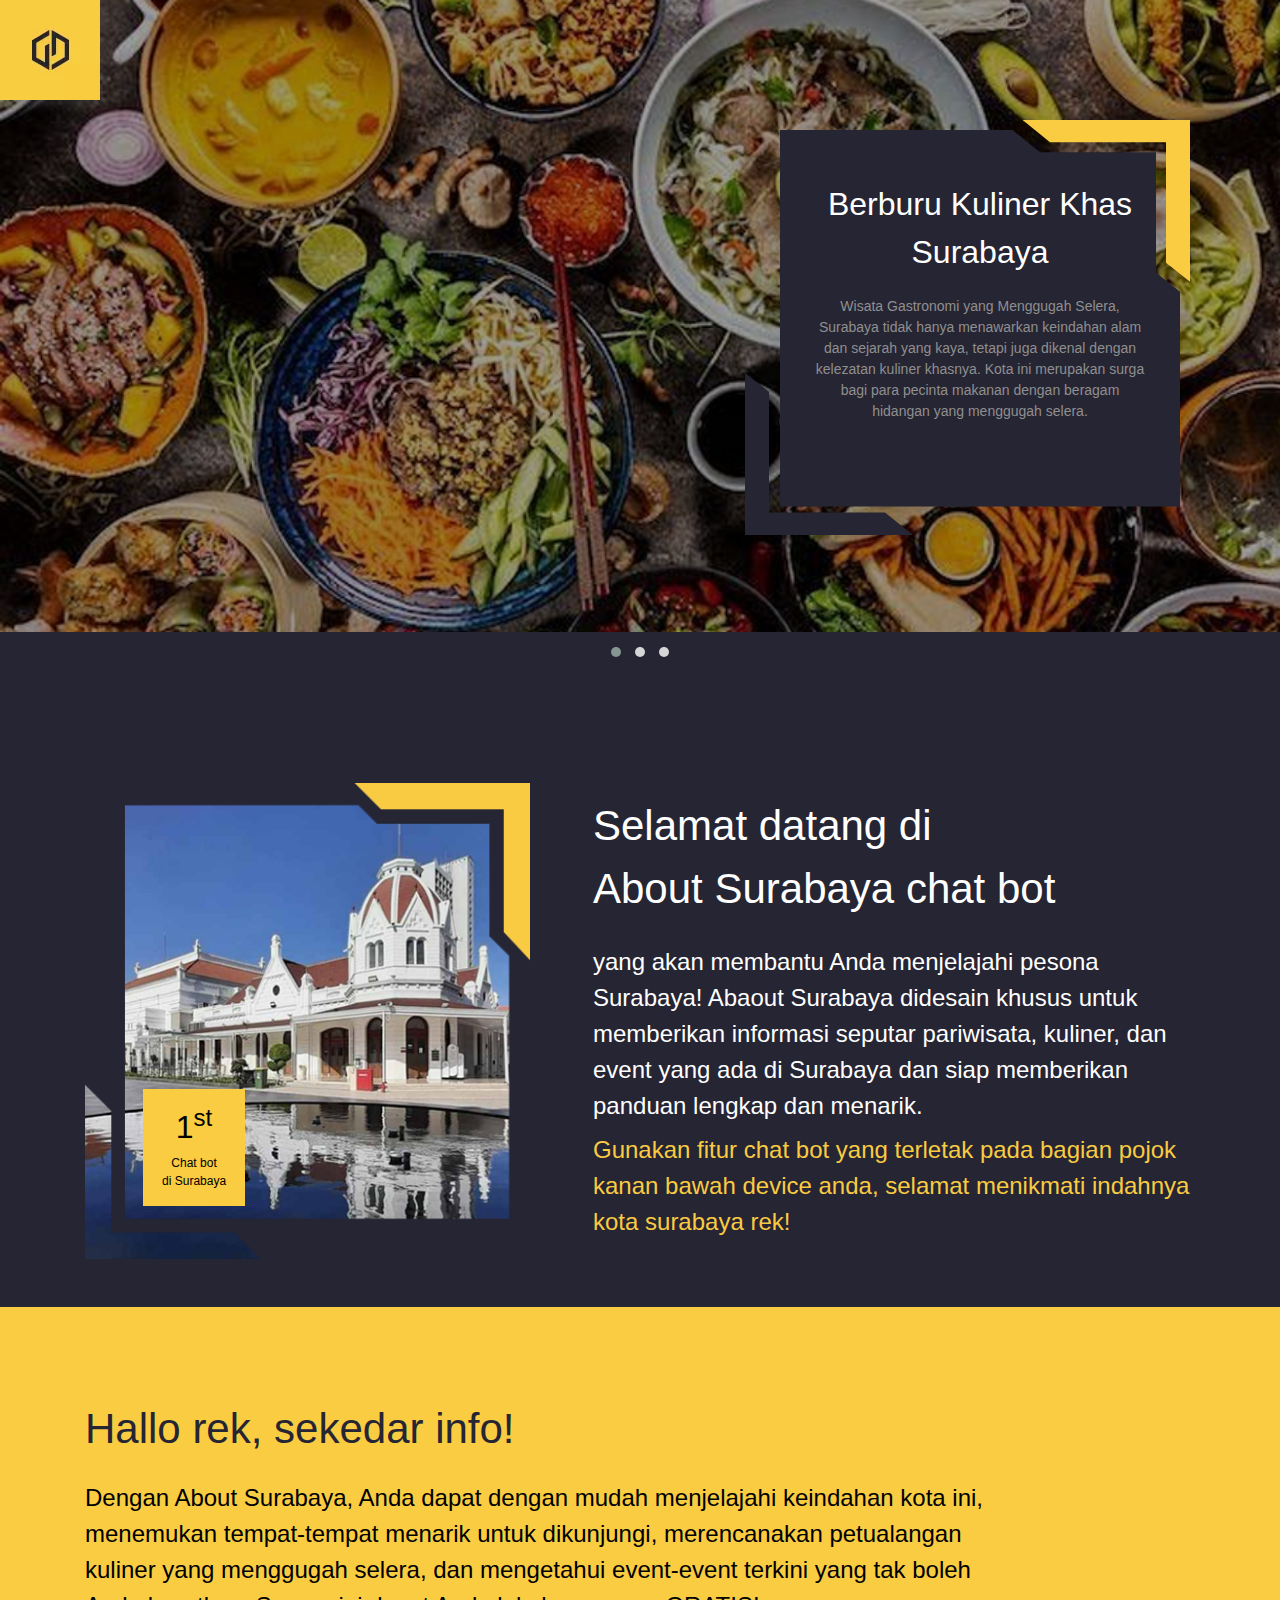
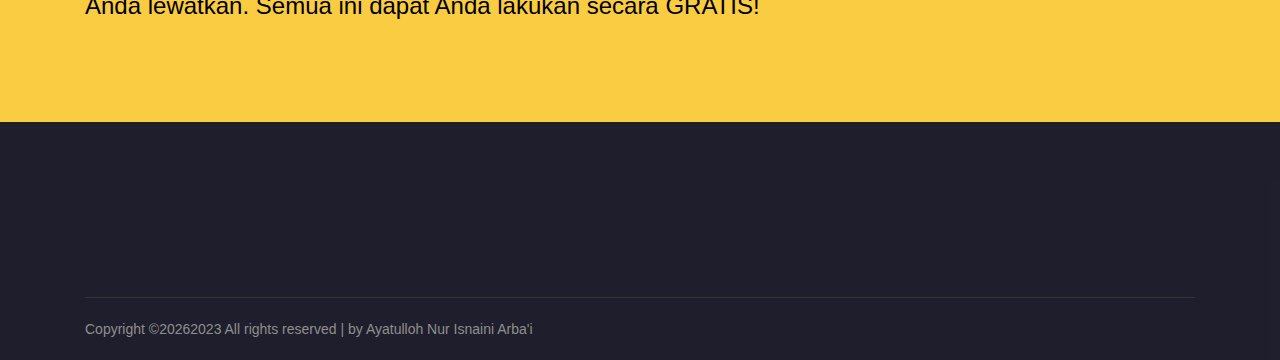
==== index.html @ 32b581ac "Rename template-theme.html to index.html" ====
<!DOCTYPE html>
<!-- saved from url=(0042)https://preview.colorlib.com/theme/sparsh/ -->
<html lang="en">
   <head>
      <meta http-equiv="Content-Type" content="text/html; charset=UTF-8">
      <meta name="viewport" content="width=device-width, initial-scale=1.0">
      <meta http-equiv="X-UA-Compatible" content="ie=edge">
      <title>About Surabaya</title>
      <link href="./template-theme_files/css" rel="stylesheet">
      <link href="./template-theme_files/css(1)" rel="stylesheet">
      <link rel="stylesheet" href="./template-theme_files/themify-icons.css">
      <link rel="stylesheet" href="./template-theme_files/icon-font.min.css">
      <link rel="stylesheet" href="./template-theme_files/all.css">
      <link rel="stylesheet" href="./template-theme_files/owl.theme.default.min.css">
      <link rel="stylesheet" href="./template-theme_files/owl.carousel.min.css">
      <link rel="stylesheet" href="./template-theme_files/bootstrap.min.css">
      <link rel="stylesheet" href="./template-theme_files/style.css">
      <script type="text/javascript" async="" src="./template-theme_files/analytics.js.download" nonce="89666f16-92dd-415d-bf14-e0160691fe30"></script><script defer="" referrerpolicy="origin" src="./template-theme_files/s.js.download"></script><script nonce="89666f16-92dd-415d-bf14-e0160691fe30">(function(w,d){!function(f,g,h,i){f[h]=f[h]||{};f[h].executed=[];f.zaraz={deferred:[],listeners:[]};f.zaraz.q=[];f.zaraz._f=function(j){return function(){var k=Array.prototype.slice.call(arguments);f.zaraz.q.push({m:j,a:k})}};for(const l of["track","set","debug"])f.zaraz[l]=f.zaraz._f(l);f.zaraz.init=()=>{var m=g.getElementsByTagName(i)[0],n=g.createElement(i),o=g.getElementsByTagName("title")[0];o&&(f[h].t=g.getElementsByTagName("title")[0].text);f[h].x=Math.random();f[h].w=f.screen.width;f[h].h=f.screen.height;f[h].j=f.innerHeight;f[h].e=f.innerWidth;f[h].l=f.location.href;f[h].r=g.referrer;f[h].k=f.screen.colorDepth;f[h].n=g.characterSet;f[h].o=(new Date).getTimezoneOffset();if(f.dataLayer)for(const s of Object.entries(Object.entries(dataLayer).reduce(((t,u)=>({...t[1],...u[1]})),{})))zaraz.set(s[0],s[1],{scope:"page"});f[h].q=[];for(;f.zaraz.q.length;){const v=f.zaraz.q.shift();f[h].q.push(v)}n.defer=!0;for(const w of[localStorage,sessionStorage])Object.keys(w||{}).filter((y=>y.startsWith("_zaraz_"))).forEach((x=>{try{f[h]["z_"+x.slice(7)]=JSON.parse(w.getItem(x))}catch{f[h]["z_"+x.slice(7)]=w.getItem(x)}}));n.referrerPolicy="origin";n.src="/cdn-cgi/zaraz/s.js?z="+btoa(encodeURIComponent(JSON.stringify(f[h])));m.parentNode.insertBefore(n,m)};["complete","interactive"].includes(g.readyState)?zaraz.init():f.addEventListener("DOMContentLoaded",zaraz.init)}(w,d,"zarazData","script");})(window,document);</script><script src="./template-theme_files/detector.js.download"></script>
   </head>
   <body>
      <header>
         <div class="hero">
         <a class="navbar-brand" href="#">
         <img src="./template-theme_files/logo.png" alt="">
         </a>
         <div class="owl-carousel owl-theme heroCarousel owl-loaded owl-drag">
            <div class="owl-stage-outer">
               <div class="owl-stage" style="transform: translate3d(-4077px, 0px, 0px); transition: all 0s ease 0s; width: 9513px;">
                  <div class="owl-item cloned" style="width: 1349px; margin-right: 10px;">
                     <div class="item">
                        <div class="hero__slide">
                           <img src="./template-theme_files/bg1.jpg" alt="">
                           <div class="hero__slideContent text-center">
                              <h1>Mengenang Sejarah di Surabaya </h1>
                              <p>Jelajahi keajaiban masa lalu di kota Surabaya yang kaya akan sejarah. Dengan reputasinya sebagai kota pahlawan, Surabaya menyimpan peninggalan bersejarah yang memikat hati pengunjung dari segala penjuru dunia. </p>
                              <span class="hero__slideContent--right"></span>
                           </div>
                        </div>
                     </div>
                  </div>
                  <div class="owl-item cloned" style="width: 1349px; margin-right: 10px;">
                     <div class="item">
                        <div class="hero__slide">
                           <img src="./template-theme_files/bg2.jpg" alt="">
                           <div class="hero__slideContent text-center">
                              <h1>Menikamti Wisata Alam di Surabaya</h1>
                              <p>Surabaya, selain menjadi kota bersejarah, juga memiliki daya tarik alam yang memukau. Terletak di tepi Jawa Timur, Surabaya membanggakan keberadaan hutan mangrove yang menakjubkan.</p>
                              <span class="hero__slideContent--right"></span>
                           </div>
                        </div>
                     </div>
                  </div>
                  <div class="owl-item" style="width: 1349px; margin-right: 10px;">
                     <div class="item">
                        <div class="hero__slide">
                           <img src="./template-theme_files/bg3.jpg" alt="">
                           <div class="hero__slideContent text-center">
                              <h1>Berburu Kuliner Khas Surabaya</h1>
                              <p>Wisata Gastronomi yang Menggugah Selera, Surabaya tidak hanya menawarkan keindahan alam dan sejarah yang kaya, tetapi juga dikenal dengan kelezatan kuliner khasnya. Kota ini merupakan surga bagi para pecinta makanan dengan beragam hidangan yang menggugah selera.</p>
                              <span class="hero__slideContent--right"></span>
                           </div>
                        </div>
                     </div>
                  </div>
               </div>
            </div>
         </div>
      </header>
      <section class="about section-margin mb-5">
         <div class="container">
            <div class="row align-items-center">
               <div class="col-md-5">
                  <div class="about__img text-center text-md-left mb-5 mb-md-0">
                     <img class="img-fluid" src="./template-theme_files/bg-k1.png" alt="">
                     <a href="#" class="about__img__date text-center">
                        <h3>1<sup style="color: black;">st</sup></h3>
                        <p>Chat bot <br> di Surabaya</p>
                     </a>
                  </div>
               </div>
               <div class="col-md-7 pl-xl-5">
                  <div class="section-intro">
                     <h1 class="section-intro__subtitle">Selamat datang di</br>About Surabaya chat bot</h1>
                  </div>
                  <h3 style="color: white;"> yang akan membantu Anda menjelajahi pesona Surabaya! Abaout Surabaya didesain khusus untuk memberikan informasi seputar pariwisata, kuliner, dan event yang ada di Surabaya dan siap memberikan panduan lengkap dan menarik.</h3>
                  <h3 style="color: #f9cb42;">Gunakan fitur chat bot yang terletak pada bagian pojok kanan bawah device anda, selamat menikmati indahnya kota surabaya rek! </h3>
               </div>
            </div>
         </div>
      </section>
      <section class="tips tips-bg">
         <div class="container">
            <div class="row align-items-center">
               <div class="col-lg-10 mb-4 mb-lg-0">
                  <h1 class="section-intro__subtitle">Hallo rek, sekedar info!</h1>
                  <h3 style="color: black;">Dengan About Surabaya, Anda dapat dengan mudah menjelajahi keindahan kota ini, menemukan tempat-tempat menarik untuk dikunjungi, merencanakan petualangan kuliner yang menggugah selera, dan mengetahui event-event terkini yang tak boleh Anda lewatkan. Semua ini dapat Anda lakukan secara GRATIS!</h3>
               </div>
            </div>
         </div>
      </section>
      <footer class="footer footer-bg">
         <div class="container">
            <div class="d-sm-flex justify-content-between footer__bottom top-border">
               <p>
                  Copyright ©<script>document.write(new Date().getFullYear());</script>2023 All rights reserved | by Ayatulloh Nur Isnaini Arba'i</a>
               </p>
            </div>
         </div>
      </footer>
      <script src="./template-theme_files/jquery-3.2.1.min.js.download"></script>
      <script src="./template-theme_files/bootstrap.bundle.min.js.download"></script>
      <script src="./template-theme_files/owl.carousel.min.js.download"></script>
      <script>
         var testimonialCarousel = $('.testimonialCarousel');
             testimonialCarousel.owlCarousel({
             loop:true,
             margin:80,
             startPosition: 2,
             nav: false,
             responsiveClass:true,
             responsive:{
               0:{
                   items:1
               },
               1000:{
                   items:2,
                   loop:true
               }
             }
           });
         
           var heroCarousel = $('.heroCarousel');
             heroCarousel.owlCarousel({
             loop:true,
             margin:10,
             nav: false,
             startPosition: 1,
             responsiveClass:true,
             responsive:{
               0:{
                   items:1
               }
             }
         });
         
         var dropToggle = $('.menu_right > li').has('ul').children('a');
         dropToggle.on('click', function() {
         dropToggle.not(this).closest('li').find('ul').slideUp(200);
         $(this).closest('li').children('ul').slideToggle(200);
         return false;
         });
         
         $( ".toggle_icon" ).on('click', function() {
         $( 'body' ).toggleClass( "open" );
         });
         
      </script>
      <script async="" src="./template-theme_files/js"></script>
      <script>
         window.dataLayer = window.dataLayer || [];
         function gtag(){dataLayer.push(arguments);}
         gtag('js', new Date());
         
         gtag('config', 'UA-23581568-13');
      </script>
      <script defer="" src="./template-theme_files/v52afc6f149f6479b8c77fa569edb01181681764108816" integrity="sha512-jGCTpDpBAYDGNYR5ztKt4BQPGef1P0giN6ZGVUi835kFF88FOmmn8jBQWNgrNd8g/Yu421NdgWhwQoaOPFflDw==" data-cf-beacon="{&quot;rayId&quot;:&quot;7e2461b40be04abd&quot;,&quot;token&quot;:&quot;cd0b4b3a733644fc843ef0b185f98241&quot;,&quot;version&quot;:&quot;2023.4.0&quot;,&quot;si&quot;:100}" crossorigin="anonymous"></script>
      <div style="display: none" class="ubey-RecordingScreen-count-down ubey-RecordingScreen-count-down-container">
         <style>
            .ubey-RecordingScreen-count-down-container {
            position: fixed;
            height: 100vh;
            width: 100vw;
            top: 0;
            left: 0;
            z-index: 9999999999999;
            background-color: rgba(0, 0, 0, 0.2);
            }
            .ubey-RecordingScreen-count-down-content {
            position: absolute;
            display: flex;
            top: 50%;
            left: 50%;
            justify-content: center;
            align-items: center;
            color: white;
            height: 15em;
            width: 15em;
            transform: translate(-50%, -100%);
            background-color: rgba(0, 0, 0, 0.6);
            border-radius: 50%;
            }
            #ubey-RecordingScreen-count-count {
            font-size: 14em;
            transform: translateY(-2%);
            }
         </style>
         <div class="ubey-RecordingScreen-count-down-content">
            <span id="ubey-RecordingScreen-count-count"></span>
         </div>
      </div>
      <script>
         window.watsonAssistantChatOptions = {
           integrationID: "34bbc9e4-d16c-42a1-a69e-a1cff5ba4b1a", // The ID of this integration.
           region: "au-syd", // The region your integration is hosted in.
           serviceInstanceID: "8e5210d8-2743-484c-ab3b-8ae8bec1cfd5", // The ID of your service instance.
           onLoad: function(instance) { instance.render(); }
         };
         setTimeout(function(){
           const t=document.createElement('script');
           t.src="https://web-chat.global.assistant.watson.appdomain.cloud/versions/" + (window.watsonAssistantChatOptions.clientVersion || 'latest') + "/WatsonAssistantChatEntry.js";
           document.head.appendChild(t);
         });
      </script>
   </body>
</html>
---- template-theme_files/themify-icons.css ----
@font-face {
	font-family: 'themify';
	src:url('fonts/themify.eot?-fvbane');
	src:url('fonts/themify.eot?#iefix-fvbane') format('embedded-opentype'),
		url('fonts/themify.woff?-fvbane') format('woff'),
		url('fonts/themify.ttf?-fvbane') format('truetype'),
		url('fonts/themify.svg?-fvbane#themify') format('svg');
	font-weight: normal;
	font-style: normal;
}

[class^="ti-"], [class*=" ti-"] {
	font-family: 'themify';
	speak: none;
	font-style: normal;
	font-weight: normal;
	font-variant: normal;
	text-transform: none;
	line-height: 1;

	/* Better Font Rendering =========== */
	-webkit-font-smoothing: antialiased;
	-moz-osx-font-smoothing: grayscale;
}

.ti-wand:before {
	content: "\e600";
}
.ti-volume:before {
	content: "\e601";
}
.ti-user:before {
	content: "\e602";
}
.ti-unlock:before {
	content: "\e603";
}
.ti-unlink:before {
	content: "\e604";
}
.ti-trash:before {
	content: "\e605";
}
.ti-thought:before {
	content: "\e606";
}
.ti-target:before {
	content: "\e607";
}
.ti-tag:before {
	content: "\e608";
}
.ti-tablet:before {
	content: "\e609";
}
.ti-star:before {
	content: "\e60a";
}
.ti-spray:before {
	content: "\e60b";
}
.ti-signal:before {
	content: "\e60c";
}
.ti-shopping-cart:before {
	content: "\e60d";
}
.ti-shopping-cart-full:before {
	content: "\e60e";
}
.ti-settings:before {
	content: "\e60f";
}
.ti-search:before {
	content: "\e610";
}
.ti-zoom-in:before {
	content: "\e611";
}
.ti-zoom-out:before {
	content: "\e612";
}
.ti-cut:before {
	content: "\e613";
}
.ti-ruler:before {
	content: "\e614";
}
.ti-ruler-pencil:before {
	content: "\e615";
}
.ti-ruler-alt:before {
	content: "\e616";
}
.ti-bookmark:before {
	content: "\e617";
}
.ti-bookmark-alt:before {
	content: "\e618";
}
.ti-reload:before {
	content: "\e619";
}
.ti-plus:before {
	content: "\e61a";
}
.ti-pin:before {
	content: "\e61b";
}
.ti-pencil:before {
	content: "\e61c";
}
.ti-pencil-alt:before {
	content: "\e61d";
}
.ti-paint-roller:before {
	content: "\e61e";
}
.ti-paint-bucket:before {
	content: "\e61f";
}
.ti-na:before {
	content: "\e620";
}
.ti-mobile:before {
	content: "\e621";
}
.ti-minus:before {
	content: "\e622";
}
.ti-medall:before {
	content: "\e623";
}
.ti-medall-alt:before {
	content: "\e624";
}
.ti-marker:before {
	content: "\e625";
}
.ti-marker-alt:before {
	content: "\e626";
}
.ti-arrow-up:before {
	content: "\e627";
}
.ti-arrow-right:before {
	content: "\e628";
}
.ti-arrow-left:before {
	content: "\e629";
}
.ti-arrow-down:before {
	content: "\e62a";
}
.ti-lock:before {
	content: "\e62b";
}
.ti-location-arrow:before {
	content: "\e62c";
}
.ti-link:before {
	content: "\e62d";
}
.ti-layout:before {
	content: "\e62e";
}
.ti-layers:before {
	content: "\e62f";
}
.ti-layers-alt:before {
	content: "\e630";
}
.ti-key:before {
	content: "\e631";
}
.ti-import:before {
	content: "\e632";
}
.ti-image:before {
	content: "\e633";
}
.ti-heart:before {
	content: "\e634";
}
.ti-heart-broken:before {
	content: "\e635";
}
.ti-hand-stop:before {
	content: "\e636";
}
.ti-hand-open:before {
	content: "\e637";
}
.ti-hand-drag:before {
	content: "\e638";
}
.ti-folder:before {
	content: "\e639";
}
.ti-flag:before {
	content: "\e63a";
}
.ti-flag-alt:before {
	content: "\e63b";
}
.ti-flag-alt-2:before {
	content: "\e63c";
}
.ti-eye:before {
	content: "\e63d";
}
.ti-export:before {
	content: "\e63e";
}
.ti-exchange-vertical:before {
	content: "\e63f";
}
.ti-desktop:before {
	content: "\e640";
}
.ti-cup:before {
	content: "\e641";
}
.ti-crown:before {
	content: "\e642";
}
.ti-comments:before {
	content: "\e643";
}
.ti-comment:before {
	content: "\e644";
}
.ti-comment-alt:before {
	content: "\e645";
}
.ti-close:before {
	content: "\e646";
}
.ti-clip:before {
	content: "\e647";
}
.ti-angle-up:before {
	content: "\e648";
}
.ti-angle-right:before {
	content: "\e649";
}
.ti-angle-left:before {
	content: "\e64a";
}
.ti-angle-down:before {
	content: "\e64b";
}
.ti-check:before {
	content: "\e64c";
}
.ti-check-box:before {
	content: "\e64d";
}
.ti-camera:before {
	content: "\e64e";
}
.ti-announcement:before {
	content: "\e64f";
}
.ti-brush:before {
	content: "\e650";
}
.ti-briefcase:before {
	content: "\e651";
}
.ti-bolt:before {
	content: "\e652";
}
.ti-bolt-alt:before {
	content: "\e653";
}
.ti-blackboard:before {
	content: "\e654";
}
.ti-bag:before {
	content: "\e655";
}
.ti-move:before {
	content: "\e656";
}
.ti-arrows-vertical:before {
	content: "\e657";
}
.ti-arrows-horizontal:before {
	content: "\e658";
}
.ti-fullscreen:before {
	content: "\e659";
}
.ti-arrow-top-right:before {
	content: "\e65a";
}
.ti-arrow-top-left:before {
	content: "\e65b";
}
.ti-arrow-circle-up:before {
	content: "\e65c";
}
.ti-arrow-circle-right:before {
	content: "\e65d";
}
.ti-arrow-circle-left:before {
	content: "\e65e";
}
.ti-arrow-circle-down:before {
	content: "\e65f";
}
.ti-angle-double-up:before {
	content: "\e660";
}
.ti-angle-double-right:before {
	content: "\e661";
}
.ti-angle-double-left:before {
	content: "\e662";
}
.ti-angle-double-down:before {
	content: "\e663";
}
.ti-zip:before {
	content: "\e664";
}
.ti-world:before {
	content: "\e665";
}
.ti-wheelchair:before {
	content: "\e666";
}
.ti-view-list:before {
	content: "\e667";
}
.ti-view-list-alt:before {
	content: "\e668";
}
.ti-view-grid:before {
	content: "\e669";
}
.ti-uppercase:before {
	content: "\e66a";
}
.ti-upload:before {
	content: "\e66b";
}
.ti-underline:before {
	content: "\e66c";
}
.ti-truck:before {
	content: "\e66d";
}
.ti-timer:before {
	content: "\e66e";
}
.ti-ticket:before {
	content: "\e66f";
}
.ti-thumb-up:before {
	content: "\e670";
}
.ti-thumb-down:before {
	content: "\e671";
}
.ti-text:before {
	content: "\e672";
}
.ti-stats-up:before {
	content: "\e673";
}
.ti-stats-down:before {
	content: "\e674";
}
.ti-split-v:before {
	content: "\e675";
}
.ti-split-h:before {
	content: "\e676";
}
.ti-smallcap:before {
	content: "\e677";
}
.ti-shine:before {
	content: "\e678";
}
.ti-shift-right:before {
	content: "\e679";
}
.ti-shift-left:before {
	content: "\e67a";
}
.ti-shield:before {
	content: "\e67b";
}
.ti-notepad:before {
	content: "\e67c";
}
.ti-server:before {
	content: "\e67d";
}
.ti-quote-right:before {
	content: "\e67e";
}
.ti-quote-left:before {
	content: "\e67f";
}
.ti-pulse:before {
	content: "\e680";
}
.ti-printer:before {
	content: "\e681";
}
.ti-power-off:before {
	content: "\e682";
}
.ti-plug:before {
	content: "\e683";
}
.ti-pie-chart:before {
	content: "\e684";
}
.ti-paragraph:before {
	content: "\e685";
}
.ti-panel:before {
	content: "\e686";
}
.ti-package:before {
	content: "\e687";
}
.ti-music:before {
	content: "\e688";
}
.ti-music-alt:before {
	content: "\e689";
}
.ti-mouse:before {
	content: "\e68a";
}
.ti-mouse-alt:before {
	content: "\e68b";
}
.ti-money:before {
	content: "\e68c";
}
.ti-microphone:before {
	content: "\e68d";
}
.ti-menu:before {
	content: "\e68e";
}
.ti-menu-alt:before {
	content: "\e68f";
}
.ti-map:before {
	content: "\e690";
}
.ti-map-alt:before {
	content: "\e691";
}
.ti-loop:before {
	content: "\e692";
}
.ti-location-pin:before {
	content: "\e693";
}
.ti-list:before {
	content: "\e694";
}
.ti-light-bulb:before {
	content: "\e695";
}
.ti-Italic:before {
	content: "\e696";
}
.ti-info:before {
	content: "\e697";
}
.ti-infinite:before {
	content: "\e698";
}
.ti-id-badge:before {
	content: "\e699";
}
.ti-hummer:before {
	content: "\e69a";
}
.ti-home:before {
	content: "\e69b";
}
.ti-help:before {
	content: "\e69c";
}
.ti-headphone:before {
	content: "\e69d";
}
.ti-harddrives:before {
	content: "\e69e";
}
.ti-harddrive:before {
	content: "\e69f";
}
.ti-gift:before {
	content: "\e6a0";
}
.ti-game:before {
	content: "\e6a1";
}
.ti-filter:before {
	content: "\e6a2";
}
.ti-files:before {
	content: "\e6a3";
}
.ti-file:before {
	content: "\e6a4";
}
.ti-eraser:before {
	content: "\e6a5";
}
.ti-envelope:before {
	content: "\e6a6";
}
.ti-download:before {
	content: "\e6a7";
}
.ti-direction:before {
	content: "\e6a8";
}
.ti-direction-alt:before {
	content: "\e6a9";
}
.ti-dashboard:before {
	content: "\e6aa";
}
.ti-control-stop:before {
	content: "\e6ab";
}
.ti-control-shuffle:before {
	content: "\e6ac";
}
.ti-control-play:before {
	content: "\e6ad";
}
.ti-control-pause:before {
	content: "\e6ae";
}
.ti-control-forward:before {
	content: "\e6af";
}
.ti-control-backward:before {
	content: "\e6b0";
}
.ti-cloud:before {
	content: "\e6b1";
}
.ti-cloud-up:before {
	content: "\e6b2";
}
.ti-cloud-down:before {
	content: "\e6b3";
}
.ti-clipboard:before {
	content: "\e6b4";
}
.ti-car:before {
	content: "\e6b5";
}
.ti-calendar:before {
	content: "\e6b6";
}
.ti-book:before {
	content: "\e6b7";
}
.ti-bell:before {
	content: "\e6b8";
}
.ti-basketball:before {
	content: "\e6b9";
}
.ti-bar-chart:before {
	content: "\e6ba";
}
.ti-bar-chart-alt:before {
	content: "\e6bb";
}
.ti-back-right:before {
	content: "\e6bc";
}
.ti-back-left:before {
	content: "\e6bd";
}
.ti-arrows-corner:before {
	content: "\e6be";
}
.ti-archive:before {
	content: "\e6bf";
}
.ti-anchor:before {
	content: "\e6c0";
}
.ti-align-right:before {
	content: "\e6c1";
}
.ti-align-left:before {
	content: "\e6c2";
}
.ti-align-justify:before {
	content: "\e6c3";
}
.ti-align-center:before {
	content: "\e6c4";
}
.ti-alert:before {
	content: "\e6c5";
}
.ti-alarm-clock:before {
	content: "\e6c6";
}
.ti-agenda:before {
	content: "\e6c7";
}
.ti-write:before {
	content: "\e6c8";
}
.ti-window:before {
	content: "\e6c9";
}
.ti-widgetized:before {
	content: "\e6ca";
}
.ti-widget:before {
	content: "\e6cb";
}
.ti-widget-alt:before {
	content: "\e6cc";
}
.ti-wallet:before {
	content: "\e6cd";
}
.ti-video-clapper:before {
	content: "\e6ce";
}
.ti-video-camera:before {
	content: "\e6cf";
}
.ti-vector:before {
	content: "\e6d0";
}
.ti-themify-logo:before {
	content: "\e6d1";
}
.ti-themify-favicon:before {
	content: "\e6d2";
}
.ti-themify-favicon-alt:before {
	content: "\e6d3";
}
.ti-support:before {
	content: "\e6d4";
}
.ti-stamp:before {
	content: "\e6d5";
}
.ti-split-v-alt:before {
	content: "\e6d6";
}
.ti-slice:before {
	content: "\e6d7";
}
.ti-shortcode:before {
	content: "\e6d8";
}
.ti-shift-right-alt:before {
	content: "\e6d9";
}
.ti-shift-left-alt:before {
	content: "\e6da";
}
.ti-ruler-alt-2:before {
	content: "\e6db";
}
.ti-receipt:before {
	content: "\e6dc";
}
.ti-pin2:before {
	content: "\e6dd";
}
.ti-pin-alt:before {
	content: "\e6de";
}
.ti-pencil-alt2:before {
	content: "\e6df";
}
.ti-palette:before {
	content: "\e6e0";
}
.ti-more:before {
	content: "\e6e1";
}
.ti-more-alt:before {
	content: "\e6e2";
}
.ti-microphone-alt:before {
	content: "\e6e3";
}
.ti-magnet:before {
	content: "\e6e4";
}
.ti-line-double:before {
	content: "\e6e5";
}
.ti-line-dotted:before {
	content: "\e6e6";
}
.ti-line-dashed:before {
	content: "\e6e7";
}
.ti-layout-width-full:before {
	content: "\e6e8";
}
.ti-layout-width-default:before {
	content: "\e6e9";
}
.ti-layout-width-default-alt:before {
	content: "\e6ea";
}
.ti-layout-tab:before {
	content: "\e6eb";
}
.ti-layout-tab-window:before {
	content: "\e6ec";
}
.ti-layout-tab-v:before {
	content: "\e6ed";
}
.ti-layout-tab-min:before {
	content: "\e6ee";
}
.ti-layout-slider:before {
	content: "\e6ef";
}
.ti-layout-slider-alt:before {
	content: "\e6f0";
}
.ti-layout-sidebar-right:before {
	content: "\e6f1";
}
.ti-layout-sidebar-none:before {
	content: "\e6f2";
}
.ti-layout-sidebar-left:before {
	content: "\e6f3";
}
.ti-layout-placeholder:before {
	content: "\e6f4";
}
.ti-layout-menu:before {
	content: "\e6f5";
}
.ti-layout-menu-v:before {
	content: "\e6f6";
}
.ti-layout-menu-separated:before {
	content: "\e6f7";
}
.ti-layout-menu-full:before {
	content: "\e6f8";
}
.ti-layout-media-right-alt:before {
	content: "\e6f9";
}
.ti-layout-media-right:before {
	content: "\e6fa";
}
.ti-layout-media-overlay:before {
	content: "\e6fb";
}
.ti-layout-media-overlay-alt:before {
	content: "\e6fc";
}
.ti-layout-media-overlay-alt-2:before {
	content: "\e6fd";
}
.ti-layout-media-left-alt:before {
	content: "\e6fe";
}
.ti-layout-media-left:before {
	content: "\e6ff";
}
.ti-layout-media-center-alt:before {
	content: "\e700";
}
.ti-layout-media-center:before {
	content: "\e701";
}
.ti-layout-list-thumb:before {
	content: "\e702";
}
.ti-layout-list-thumb-alt:before {
	content: "\e703";
}
.ti-layout-list-post:before {
	content: "\e704";
}
.ti-layout-list-large-image:before {
	content: "\e705";
}
.ti-layout-line-solid:before {
	content: "\e706";
}
.ti-layout-grid4:before {
	content: "\e707";
}
.ti-layout-grid3:before {
	content: "\e708";
}
.ti-layout-grid2:before {
	content: "\e709";
}
.ti-layout-grid2-thumb:before {
	content: "\e70a";
}
.ti-layout-cta-right:before {
	content: "\e70b";
}
.ti-layout-cta-left:before {
	content: "\e70c";
}
.ti-layout-cta-center:before {
	content: "\e70d";
}
.ti-layout-cta-btn-right:before {
	content: "\e70e";
}
.ti-layout-cta-btn-left:before {
	content: "\e70f";
}
.ti-layout-column4:before {
	content: "\e710";
}
.ti-layout-column3:before {
	content: "\e711";
}
.ti-layout-column2:before {
	content: "\e712";
}
.ti-layout-accordion-separated:before {
	content: "\e713";
}
.ti-layout-accordion-merged:before {
	content: "\e714";
}
.ti-layout-accordion-list:before {
	content: "\e715";
}
.ti-ink-pen:before {
	content: "\e716";
}
.ti-info-alt:before {
	content: "\e717";
}
.ti-help-alt:before {
	content: "\e718";
}
.ti-headphone-alt:before {
	content: "\e719";
}
.ti-hand-point-up:before {
	content: "\e71a";
}
.ti-hand-point-right:before {
	content: "\e71b";
}
.ti-hand-point-left:before {
	content: "\e71c";
}
.ti-hand-point-down:before {
	content: "\e71d";
}
.ti-gallery:before {
	content: "\e71e";
}
.ti-face-smile:before {
	content: "\e71f";
}
.ti-face-sad:before {
	content: "\e720";
}
.ti-credit-card:before {
	content: "\e721";
}
.ti-control-skip-forward:before {
	content: "\e722";
}
.ti-control-skip-backward:before {
	content: "\e723";
}
.ti-control-record:before {
	content: "\e724";
}
.ti-control-eject:before {
	content: "\e725";
}
.ti-comments-smiley:before {
	content: "\e726";
}
.ti-brush-alt:before {
	content: "\e727";
}
.ti-youtube:before {
	content: "\e728";
}
.ti-vimeo:before {
	content: "\e729";
}
.ti-twitter:before {
	content: "\e72a";
}
.ti-time:before {
	content: "\e72b";
}
.ti-tumblr:before {
	content: "\e72c";
}
.ti-skype:before {
	content: "\e72d";
}
.ti-share:before {
	content: "\e72e";
}
.ti-share-alt:before {
	content: "\e72f";
}
.ti-rocket:before {
	content: "\e730";
}
.ti-pinterest:before {
	content: "\e731";
}
.ti-new-window:before {
	content: "\e732";
}
.ti-microsoft:before {
	content: "\e733";
}
.ti-list-ol:before {
	content: "\e734";
}
.ti-linkedin:before {
	content: "\e735";
}
.ti-layout-sidebar-2:before {
	content: "\e736";
}
.ti-layout-grid4-alt:before {
	content: "\e737";
}
.ti-layout-grid3-alt:before {
	content: "\e738";
}
.ti-layout-grid2-alt:before {
	content: "\e739";
}
.ti-layout-column4-alt:before {
	content: "\e73a";
}
.ti-layout-column3-alt:before {
	content: "\e73b";
}
.ti-layout-column2-alt:before {
	content: "\e73c";
}
.ti-instagram:before {
	content: "\e73d";
}
.ti-google:before {
	content: "\e73e";
}
.ti-github:before {
	content: "\e73f";
}
.ti-flickr:before {
	content: "\e740";
}
.ti-facebook:before {
	content: "\e741";
}
.ti-dropbox:before {
	content: "\e742";
}
.ti-dribbble:before {
	content: "\e743";
}
.ti-apple:before {
	content: "\e744";
}
.ti-android:before {
	content: "\e745";
}
.ti-save:before {
	content: "\e746";
}
.ti-save-alt:before {
	content: "\e747";
}
.ti-yahoo:before {
	content: "\e748";
}
.ti-wordpress:before {
	content: "\e749";
}
.ti-vimeo-alt:before {
	content: "\e74a";
}
.ti-twitter-alt:before {
	content: "\e74b";
}
.ti-tumblr-alt:before {
	content: "\e74c";
}
.ti-trello:before {
	content: "\e74d";
}
.ti-stack-overflow:before {
	content: "\e74e";
}
.ti-soundcloud:before {
	content: "\e74f";
}
.ti-sharethis:before {
	content: "\e750";
}
.ti-sharethis-alt:before {
	content: "\e751";
}
.ti-reddit:before {
	content: "\e752";
}
.ti-pinterest-alt:before {
	content: "\e753";
}
.ti-microsoft-alt:before {
	content: "\e754";
}
.ti-linux:before {
	content: "\e755";
}
.ti-jsfiddle:before {
	content: "\e756";
}
.ti-joomla:before {
	content: "\e757";
}
.ti-html5:before {
	content: "\e758";
}
.ti-flickr-alt:before {
	content: "\e759";
}
.ti-email:before {
	content: "\e75a";
}
.ti-drupal:before {
	content: "\e75b";
}
.ti-dropbox-alt:before {
	content: "\e75c";
}
.ti-css3:before {
	content: "\e75d";
}
.ti-rss:before {
	content: "\e75e";
}
.ti-rss-alt:before {
	content: "\e75f";
}
---- template-theme_files/icon-font.min.css ----
/*
Linearicons Free v1.0.0 - https://linearicons.com/free
By Perxis - https://perxis.com
(c) 2014-2015 Perxis.com
License: https://linearicons.com/free/license
*/
@font-face{font-family:Linearicons-Free;src:url(https://cdn.linearicons.com/free/1.0.0/Linearicons-Free.eot);src:url(https://cdn.linearicons.com/free/1.0.0/Linearicons-Free.eot?#iefix) format('embedded-opentype'),url(https://cdn.linearicons.com/free/1.0.0/Linearicons-Free.woff2) format('woff2'),url(https://cdn.linearicons.com/free/1.0.0/Linearicons-Free.ttf) format('truetype'),url(https://cdn.linearicons.com/free/1.0.0/Linearicons-Free.woff) format('woff'),url(https://cdn.linearicons.com/free/1.0.0/Linearicons-Free.svg#Linearicons-Free) format('svg');font-weight:400;font-style:normal}.lnr{font-family:Linearicons-Free;speak:none;font-style:normal;font-weight:400;font-variant:normal;text-transform:none;line-height:1;-webkit-font-smoothing:antialiased;-moz-osx-font-smoothing:grayscale}.lnr-home:before{content:"\e800"}.lnr-apartment:before{content:"\e801"}.lnr-pencil:before{content:"\e802"}.lnr-magic-wand:before{content:"\e803"}.lnr-drop:before{content:"\e804"}.lnr-lighter:before{content:"\e805"}.lnr-poop:before{content:"\e806"}.lnr-sun:before{content:"\e807"}.lnr-moon:before{content:"\e808"}.lnr-cloud:before{content:"\e809"}.lnr-cloud-upload:before{content:"\e80a"}.lnr-cloud-download:before{content:"\e80b"}.lnr-cloud-sync:before{content:"\e80c"}.lnr-cloud-check:before{content:"\e80d"}.lnr-database:before{content:"\e80e"}.lnr-lock:before{content:"\e80f"}.lnr-cog:before{content:"\e810"}.lnr-trash:before{content:"\e811"}.lnr-dice:before{content:"\e812"}.lnr-heart:before{content:"\e813"}.lnr-star:before{content:"\e814"}.lnr-star-half:before{content:"\e815"}.lnr-star-empty:before{content:"\e816"}.lnr-flag:before{content:"\e817"}.lnr-envelope:before{content:"\e818"}.lnr-paperclip:before{content:"\e819"}.lnr-inbox:before{content:"\e81a"}.lnr-eye:before{content:"\e81b"}.lnr-printer:before{content:"\e81c"}.lnr-file-empty:before{content:"\e81d"}.lnr-file-add:before{content:"\e81e"}.lnr-enter:before{content:"\e81f"}.lnr-exit:before{content:"\e820"}.lnr-graduation-hat:before{content:"\e821"}.lnr-license:before{content:"\e822"}.lnr-music-note:before{content:"\e823"}.lnr-film-play:before{content:"\e824"}.lnr-camera-video:before{content:"\e825"}.lnr-camera:before{content:"\e826"}.lnr-picture:before{content:"\e827"}.lnr-book:before{content:"\e828"}.lnr-bookmark:before{content:"\e829"}.lnr-user:before{content:"\e82a"}.lnr-users:before{content:"\e82b"}.lnr-shirt:before{content:"\e82c"}.lnr-store:before{content:"\e82d"}.lnr-cart:before{content:"\e82e"}.lnr-tag:before{content:"\e82f"}.lnr-phone-handset:before{content:"\e830"}.lnr-phone:before{content:"\e831"}.lnr-pushpin:before{content:"\e832"}.lnr-map-marker:before{content:"\e833"}.lnr-map:before{content:"\e834"}.lnr-location:before{content:"\e835"}.lnr-calendar-full:before{content:"\e836"}.lnr-keyboard:before{content:"\e837"}.lnr-spell-check:before{content:"\e838"}.lnr-screen:before{content:"\e839"}.lnr-smartphone:before{content:"\e83a"}.lnr-tablet:before{content:"\e83b"}.lnr-laptop:before{content:"\e83c"}.lnr-laptop-phone:before{content:"\e83d"}.lnr-power-switch:before{content:"\e83e"}.lnr-bubble:before{content:"\e83f"}.lnr-heart-pulse:before{content:"\e840"}.lnr-construction:before{content:"\e841"}.lnr-pie-chart:before{content:"\e842"}.lnr-chart-bars:before{content:"\e843"}.lnr-gift:before{content:"\e844"}.lnr-diamond:before{content:"\e845"}.lnr-linearicons:before{content:"\e846"}.lnr-dinner:before{content:"\e847"}.lnr-coffee-cup:before{content:"\e848"}.lnr-leaf:before{content:"\e849"}.lnr-paw:before{content:"\e84a"}.lnr-rocket:before{content:"\e84b"}.lnr-briefcase:before{content:"\e84c"}.lnr-bus:before{content:"\e84d"}.lnr-car:before{content:"\e84e"}.lnr-train:before{content:"\e84f"}.lnr-bicycle:before{content:"\e850"}.lnr-wheelchair:before{content:"\e851"}.lnr-select:before{content:"\e852"}.lnr-earth:before{content:"\e853"}.lnr-smile:before{content:"\e854"}.lnr-sad:before{content:"\e855"}.lnr-neutral:before{content:"\e856"}.lnr-mustache:before{content:"\e857"}.lnr-alarm:before{content:"\e858"}.lnr-bullhorn:before{content:"\e859"}.lnr-volume-high:before{content:"\e85a"}.lnr-volume-medium:before{content:"\e85b"}.lnr-volume-low:before{content:"\e85c"}.lnr-volume:before{content:"\e85d"}.lnr-mic:before{content:"\e85e"}.lnr-hourglass:before{content:"\e85f"}.lnr-undo:before{content:"\e860"}.lnr-redo:before{content:"\e861"}.lnr-sync:before{content:"\e862"}.lnr-history:before{content:"\e863"}.lnr-clock:before{content:"\e864"}.lnr-download:before{content:"\e865"}.lnr-upload:before{content:"\e866"}.lnr-enter-down:before{content:"\e867"}.lnr-exit-up:before{content:"\e868"}.lnr-bug:before{content:"\e869"}.lnr-code:before{content:"\e86a"}.lnr-link:before{content:"\e86b"}.lnr-unlink:before{content:"\e86c"}.lnr-thumbs-up:before{content:"\e86d"}.lnr-thumbs-down:before{content:"\e86e"}.lnr-magnifier:before{content:"\e86f"}.lnr-cross:before{content:"\e870"}.lnr-menu:before{content:"\e871"}.lnr-list:before{content:"\e872"}.lnr-chevron-up:before{content:"\e873"}.lnr-chevron-down:before{content:"\e874"}.lnr-chevron-left:before{content:"\e875"}.lnr-chevron-right:before{content:"\e876"}.lnr-arrow-up:before{content:"\e877"}.lnr-arrow-down:before{content:"\e878"}.lnr-arrow-left:before{content:"\e879"}.lnr-arrow-right:before{content:"\e87a"}.lnr-move:before{content:"\e87b"}.lnr-warning:before{content:"\e87c"}.lnr-question-circle:before{content:"\e87d"}.lnr-menu-circle:before{content:"\e87e"}.lnr-checkmark-circle:before{content:"\e87f"}.lnr-cross-circle:before{content:"\e880"}.lnr-plus-circle:before{content:"\e881"}.lnr-circle-minus:before{content:"\e882"}.lnr-arrow-up-circle:before{content:"\e883"}.lnr-arrow-down-circle:before{content:"\e884"}.lnr-arrow-left-circle:before{content:"\e885"}.lnr-arrow-right-circle:before{content:"\e886"}.lnr-chevron-up-circle:before{content:"\e887"}.lnr-chevron-down-circle:before{content:"\e888"}.lnr-chevron-left-circle:before{content:"\e889"}.lnr-chevron-right-circle:before{content:"\e88a"}.lnr-crop:before{content:"\e88b"}.lnr-frame-expand:before{content:"\e88c"}.lnr-frame-contract:before{content:"\e88d"}.lnr-layers:before{content:"\e88e"}.lnr-funnel:before{content:"\e88f"}.lnr-text-format:before{content:"\e890"}.lnr-text-format-remove:before{content:"\e891"}.lnr-text-size:before{content:"\e892"}.lnr-bold:before{content:"\e893"}.lnr-italic:before{content:"\e894"}.lnr-underline:before{content:"\e895"}.lnr-strikethrough:before{content:"\e896"}.lnr-highlight:before{content:"\e897"}.lnr-text-align-left:before{content:"\e898"}.lnr-text-align-center:before{content:"\e899"}.lnr-text-align-right:before{content:"\e89a"}.lnr-text-align-justify:before{content:"\e89b"}.lnr-line-spacing:before{content:"\e89c"}.lnr-indent-increase:before{content:"\e89d"}.lnr-indent-decrease:before{content:"\e89e"}.lnr-pilcrow:before{content:"\e89f"}.lnr-direction-ltr:before{content:"\e8a0"}.lnr-direction-rtl:before{content:"\e8a1"}.lnr-page-break:before{content:"\e8a2"}.lnr-sort-alpha-asc:before{content:"\e8a3"}.lnr-sort-amount-asc:before{content:"\e8a4"}.lnr-hand:before{content:"\e8a5"}.lnr-pointer-up:before{content:"\e8a6"}.lnr-pointer-right:before{content:"\e8a7"}.lnr-pointer-down:before{content:"\e8a8"}.lnr-pointer-left:before{content:"\e8a9"}
---- template-theme_files/all.css ----
.fa,.fab,.fal,.far,.fas{-moz-osx-font-smoothing:grayscale;-webkit-font-smoothing:antialiased;display:inline-block;font-style:normal;font-variant:normal;text-rendering:auto;line-height:1}.fa-lg{font-size:1.33333em;line-height:.75em;vertical-align:-.0667em}.fa-xs{font-size:.75em}.fa-sm{font-size:.875em}.fa-1x{font-size:1em}.fa-2x{font-size:2em}.fa-3x{font-size:3em}.fa-4x{font-size:4em}.fa-5x{font-size:5em}.fa-6x{font-size:6em}.fa-7x{font-size:7em}.fa-8x{font-size:8em}.fa-9x{font-size:9em}.fa-10x{font-size:10em}.fa-fw{text-align:center;width:1.25em}.fa-ul{list-style-type:none;margin-left:2.5em;padding-left:0}.fa-ul>li{position:relative}.fa-li{left:-2em;position:absolute;text-align:center;width:2em;line-height:inherit}.fa-border{border:.08em solid #eee;border-radius:.1em;padding:.2em .25em .15em}.fa-pull-left{float:left}.fa-pull-right{float:right}.fa.fa-pull-left,.fab.fa-pull-left,.fal.fa-pull-left,.far.fa-pull-left,.fas.fa-pull-left{margin-right:.3em}.fa.fa-pull-right,.fab.fa-pull-right,.fal.fa-pull-right,.far.fa-pull-right,.fas.fa-pull-right{margin-left:.3em}.fa-spin{animation:fa-spin 2s infinite linear}.fa-pulse{animation:fa-spin 1s infinite steps(8)}@keyframes fa-spin{0%{transform:rotate(0deg)}to{transform:rotate(1turn)}}.fa-rotate-90{-ms-filter:"progid:DXImageTransform.Microsoft.BasicImage(rotation=1)";transform:rotate(90deg)}.fa-rotate-180{-ms-filter:"progid:DXImageTransform.Microsoft.BasicImage(rotation=2)";transform:rotate(180deg)}.fa-rotate-270{-ms-filter:"progid:DXImageTransform.Microsoft.BasicImage(rotation=3)";transform:rotate(270deg)}.fa-flip-horizontal{-ms-filter:"progid:DXImageTransform.Microsoft.BasicImage(rotation=0, mirror=1)";transform:scaleX(-1)}.fa-flip-vertical{transform:scaleY(-1)}.fa-flip-horizontal.fa-flip-vertical,.fa-flip-vertical{-ms-filter:"progid:DXImageTransform.Microsoft.BasicImage(rotation=2, mirror=1)"}.fa-flip-horizontal.fa-flip-vertical{transform:scale(-1)}:root .fa-flip-horizontal,:root .fa-flip-vertical,:root .fa-rotate-90,:root .fa-rotate-180,:root .fa-rotate-270{filter:none}.fa-stack{display:inline-block;height:2em;line-height:2em;position:relative;vertical-align:middle;width:2.5em}.fa-stack-1x,.fa-stack-2x{left:0;position:absolute;text-align:center;width:100%}.fa-stack-1x{line-height:inherit}.fa-stack-2x{font-size:2em}.fa-inverse{color:#fff}.fa-500px:before{content:"\f26e"}.fa-accessible-icon:before{content:"\f368"}.fa-accusoft:before{content:"\f369"}.fa-acquisitions-incorporated:before{content:"\f6af"}.fa-ad:before{content:"\f641"}.fa-address-book:before{content:"\f2b9"}.fa-address-card:before{content:"\f2bb"}.fa-adjust:before{content:"\f042"}.fa-adn:before{content:"\f170"}.fa-adobe:before{content:"\f778"}.fa-adversal:before{content:"\f36a"}.fa-affiliatetheme:before{content:"\f36b"}.fa-air-freshener:before{content:"\f5d0"}.fa-algolia:before{content:"\f36c"}.fa-align-center:before{content:"\f037"}.fa-align-justify:before{content:"\f039"}.fa-align-left:before{content:"\f036"}.fa-align-right:before{content:"\f038"}.fa-alipay:before{content:"\f642"}.fa-allergies:before{content:"\f461"}.fa-amazon:before{content:"\f270"}.fa-amazon-pay:before{content:"\f42c"}.fa-ambulance:before{content:"\f0f9"}.fa-american-sign-language-interpreting:before{content:"\f2a3"}.fa-amilia:before{content:"\f36d"}.fa-anchor:before{content:"\f13d"}.fa-android:before{content:"\f17b"}.fa-angellist:before{content:"\f209"}.fa-angle-double-down:before{content:"\f103"}.fa-angle-double-left:before{content:"\f100"}.fa-angle-double-right:before{content:"\f101"}.fa-angle-double-up:before{content:"\f102"}.fa-angle-down:before{content:"\f107"}.fa-angle-left:before{content:"\f104"}.fa-angle-right:before{content:"\f105"}.fa-angle-up:before{content:"\f106"}.fa-angry:before{content:"\f556"}.fa-angrycreative:before{content:"\f36e"}.fa-angular:before{content:"\f420"}.fa-ankh:before{content:"\f644"}.fa-app-store:before{content:"\f36f"}.fa-app-store-ios:before{content:"\f370"}.fa-apper:before{content:"\f371"}.fa-apple:before{content:"\f179"}.fa-apple-alt:before{content:"\f5d1"}.fa-apple-pay:before{content:"\f415"}.fa-archive:before{content:"\f187"}.fa-archway:before{content:"\f557"}.fa-arrow-alt-circle-down:before{content:"\f358"}.fa-arrow-alt-circle-left:before{content:"\f359"}.fa-arrow-alt-circle-right:before{content:"\f35a"}.fa-arrow-alt-circle-up:before{content:"\f35b"}.fa-arrow-circle-down:before{content:"\f0ab"}.fa-arrow-circle-left:before{content:"\f0a8"}.fa-arrow-circle-right:before{content:"\f0a9"}.fa-arrow-circle-up:before{content:"\f0aa"}.fa-arrow-down:before{content:"\f063"}.fa-arrow-left:before{content:"\f060"}.fa-arrow-right:before{content:"\f061"}.fa-arrow-up:before{content:"\f062"}.fa-arrows-alt:before{content:"\f0b2"}.fa-arrows-alt-h:before{content:"\f337"}.fa-arrows-alt-v:before{content:"\f338"}.fa-artstation:before{content:"\f77a"}.fa-assistive-listening-systems:before{content:"\f2a2"}.fa-asterisk:before{content:"\f069"}.fa-asymmetrik:before{content:"\f372"}.fa-at:before{content:"\f1fa"}.fa-atlas:before{content:"\f558"}.fa-atlassian:before{content:"\f77b"}.fa-atom:before{content:"\f5d2"}.fa-audible:before{content:"\f373"}.fa-audio-description:before{content:"\f29e"}.fa-autoprefixer:before{content:"\f41c"}.fa-avianex:before{content:"\f374"}.fa-aviato:before{content:"\f421"}.fa-award:before{content:"\f559"}.fa-aws:before{content:"\f375"}.fa-baby:before{content:"\f77c"}.fa-baby-carriage:before{content:"\f77d"}.fa-backspace:before{content:"\f55a"}.fa-backward:before{content:"\f04a"}.fa-balance-scale:before{content:"\f24e"}.fa-ban:before{content:"\f05e"}.fa-band-aid:before{content:"\f462"}.fa-bandcamp:before{content:"\f2d5"}.fa-barcode:before{content:"\f02a"}.fa-bars:before{content:"\f0c9"}.fa-baseball-ball:before{content:"\f433"}.fa-basketball-ball:before{content:"\f434"}.fa-bath:before{content:"\f2cd"}.fa-battery-empty:before{content:"\f244"}.fa-battery-full:before{content:"\f240"}.fa-battery-half:before{content:"\f242"}.fa-battery-quarter:before{content:"\f243"}.fa-battery-three-quarters:before{content:"\f241"}.fa-bed:before{content:"\f236"}.fa-beer:before{content:"\f0fc"}.fa-behance:before{content:"\f1b4"}.fa-behance-square:before{content:"\f1b5"}.fa-bell:before{content:"\f0f3"}.fa-bell-slash:before{content:"\f1f6"}.fa-bezier-curve:before{content:"\f55b"}.fa-bible:before{content:"\f647"}.fa-bicycle:before{content:"\f206"}.fa-bimobject:before{content:"\f378"}.fa-binoculars:before{content:"\f1e5"}.fa-biohazard:before{content:"\f780"}.fa-birthday-cake:before{content:"\f1fd"}.fa-bitbucket:before{content:"\f171"}.fa-bitcoin:before{content:"\f379"}.fa-bity:before{content:"\f37a"}.fa-black-tie:before{content:"\f27e"}.fa-blackberry:before{content:"\f37b"}.fa-blender:before{content:"\f517"}.fa-blender-phone:before{content:"\f6b6"}.fa-blind:before{content:"\f29d"}.fa-blog:before{content:"\f781"}.fa-blogger:before{content:"\f37c"}.fa-blogger-b:before{content:"\f37d"}.fa-bluetooth:before{content:"\f293"}.fa-bluetooth-b:before{content:"\f294"}.fa-bold:before{content:"\f032"}.fa-bolt:before{content:"\f0e7"}.fa-bomb:before{content:"\f1e2"}.fa-bone:before{content:"\f5d7"}.fa-bong:before{content:"\f55c"}.fa-book:before{content:"\f02d"}.fa-book-dead:before{content:"\f6b7"}.fa-book-open:before{content:"\f518"}.fa-book-reader:before{content:"\f5da"}.fa-bookmark:before{content:"\f02e"}.fa-bowling-ball:before{content:"\f436"}.fa-box:before{content:"\f466"}.fa-box-open:before{content:"\f49e"}.fa-boxes:before{content:"\f468"}.fa-braille:before{content:"\f2a1"}.fa-brain:before{content:"\f5dc"}.fa-briefcase:before{content:"\f0b1"}.fa-briefcase-medical:before{content:"\f469"}.fa-broadcast-tower:before{content:"\f519"}.fa-broom:before{content:"\f51a"}.fa-brush:before{content:"\f55d"}.fa-btc:before{content:"\f15a"}.fa-bug:before{content:"\f188"}.fa-building:before{content:"\f1ad"}.fa-bullhorn:before{content:"\f0a1"}.fa-bullseye:before{content:"\f140"}.fa-burn:before{content:"\f46a"}.fa-buromobelexperte:before{content:"\f37f"}.fa-bus:before{content:"\f207"}.fa-bus-alt:before{content:"\f55e"}.fa-business-time:before{content:"\f64a"}.fa-buysellads:before{content:"\f20d"}.fa-calculator:before{content:"\f1ec"}.fa-calendar:before{content:"\f133"}.fa-calendar-alt:before{content:"\f073"}.fa-calendar-check:before{content:"\f274"}.fa-calendar-day:before{content:"\f783"}.fa-calendar-minus:before{content:"\f272"}.fa-calendar-plus:before{content:"\f271"}.fa-calendar-times:before{content:"\f273"}.fa-calendar-week:before{content:"\f784"}.fa-camera:before{content:"\f030"}.fa-camera-retro:before{content:"\f083"}.fa-campground:before{content:"\f6bb"}.fa-canadian-maple-leaf:before{content:"\f785"}.fa-candy-cane:before{content:"\f786"}.fa-cannabis:before{content:"\f55f"}.fa-capsules:before{content:"\f46b"}.fa-car:before{content:"\f1b9"}.fa-car-alt:before{content:"\f5de"}.fa-car-battery:before{content:"\f5df"}.fa-car-crash:before{content:"\f5e1"}.fa-car-side:before{content:"\f5e4"}.fa-caret-down:before{content:"\f0d7"}.fa-caret-left:before{content:"\f0d9"}.fa-caret-right:before{content:"\f0da"}.fa-caret-square-down:before{content:"\f150"}.fa-caret-square-left:before{content:"\f191"}.fa-caret-square-right:before{content:"\f152"}.fa-caret-square-up:before{content:"\f151"}.fa-caret-up:before{content:"\f0d8"}.fa-carrot:before{content:"\f787"}.fa-cart-arrow-down:before{content:"\f218"}.fa-cart-plus:before{content:"\f217"}.fa-cash-register:before{content:"\f788"}.fa-cat:before{content:"\f6be"}.fa-cc-amazon-pay:before{content:"\f42d"}.fa-cc-amex:before{content:"\f1f3"}.fa-cc-apple-pay:before{content:"\f416"}.fa-cc-diners-club:before{content:"\f24c"}.fa-cc-discover:before{content:"\f1f2"}.fa-cc-jcb:before{content:"\f24b"}.fa-cc-mastercard:before{content:"\f1f1"}.fa-cc-paypal:before{content:"\f1f4"}.fa-cc-stripe:before{content:"\f1f5"}.fa-cc-visa:before{content:"\f1f0"}.fa-centercode:before{content:"\f380"}.fa-centos:before{content:"\f789"}.fa-certificate:before{content:"\f0a3"}.fa-chair:before{content:"\f6c0"}.fa-chalkboard:before{content:"\f51b"}.fa-chalkboard-teacher:before{content:"\f51c"}.fa-charging-station:before{content:"\f5e7"}.fa-chart-area:before{content:"\f1fe"}.fa-chart-bar:before{content:"\f080"}.fa-chart-line:before{content:"\f201"}.fa-chart-pie:before{content:"\f200"}.fa-check:before{content:"\f00c"}.fa-check-circle:before{content:"\f058"}.fa-check-double:before{content:"\f560"}.fa-check-square:before{content:"\f14a"}.fa-chess:before{content:"\f439"}.fa-chess-bishop:before{content:"\f43a"}.fa-chess-board:before{content:"\f43c"}.fa-chess-king:before{content:"\f43f"}.fa-chess-knight:before{content:"\f441"}.fa-chess-pawn:before{content:"\f443"}.fa-chess-queen:before{content:"\f445"}.fa-chess-rook:before{content:"\f447"}.fa-chevron-circle-down:before{content:"\f13a"}.fa-chevron-circle-left:before{content:"\f137"}.fa-chevron-circle-right:before{content:"\f138"}.fa-chevron-circle-up:before{content:"\f139"}.fa-chevron-down:before{content:"\f078"}.fa-chevron-left:before{content:"\f053"}.fa-chevron-right:before{content:"\f054"}.fa-chevron-up:before{content:"\f077"}.fa-child:before{content:"\f1ae"}.fa-chrome:before{content:"\f268"}.fa-church:before{content:"\f51d"}.fa-circle:before{content:"\f111"}.fa-circle-notch:before{content:"\f1ce"}.fa-city:before{content:"\f64f"}.fa-clipboard:before{content:"\f328"}.fa-clipboard-check:before{content:"\f46c"}.fa-clipboard-list:before{content:"\f46d"}.fa-clock:before{content:"\f017"}.fa-clone:before{content:"\f24d"}.fa-closed-captioning:before{content:"\f20a"}.fa-cloud:before{content:"\f0c2"}.fa-cloud-download-alt:before{content:"\f381"}.fa-cloud-meatball:before{content:"\f73b"}.fa-cloud-moon:before{content:"\f6c3"}.fa-cloud-moon-rain:before{content:"\f73c"}.fa-cloud-rain:before{content:"\f73d"}.fa-cloud-showers-heavy:before{content:"\f740"}.fa-cloud-sun:before{content:"\f6c4"}.fa-cloud-sun-rain:before{content:"\f743"}.fa-cloud-upload-alt:before{content:"\f382"}.fa-cloudscale:before{content:"\f383"}.fa-cloudsmith:before{content:"\f384"}.fa-cloudversify:before{content:"\f385"}.fa-cocktail:before{content:"\f561"}.fa-code:before{content:"\f121"}.fa-code-branch:before{content:"\f126"}.fa-codepen:before{content:"\f1cb"}.fa-codiepie:before{content:"\f284"}.fa-coffee:before{content:"\f0f4"}.fa-cog:before{content:"\f013"}.fa-cogs:before{content:"\f085"}.fa-coins:before{content:"\f51e"}.fa-columns:before{content:"\f0db"}.fa-comment:before{content:"\f075"}.fa-comment-alt:before{content:"\f27a"}.fa-comment-dollar:before{content:"\f651"}.fa-comment-dots:before{content:"\f4ad"}.fa-comment-slash:before{content:"\f4b3"}.fa-comments:before{content:"\f086"}.fa-comments-dollar:before{content:"\f653"}.fa-compact-disc:before{content:"\f51f"}.fa-compass:before{content:"\f14e"}.fa-compress:before{content:"\f066"}.fa-compress-arrows-alt:before{content:"\f78c"}.fa-concierge-bell:before{content:"\f562"}.fa-confluence:before{content:"\f78d"}.fa-connectdevelop:before{content:"\f20e"}.fa-contao:before{content:"\f26d"}.fa-cookie:before{content:"\f563"}.fa-cookie-bite:before{content:"\f564"}.fa-copy:before{content:"\f0c5"}.fa-copyright:before{content:"\f1f9"}.fa-couch:before{content:"\f4b8"}.fa-cpanel:before{content:"\f388"}.fa-creative-commons:before{content:"\f25e"}.fa-creative-commons-by:before{content:"\f4e7"}.fa-creative-commons-nc:before{content:"\f4e8"}.fa-creative-commons-nc-eu:before{content:"\f4e9"}.fa-creative-commons-nc-jp:before{content:"\f4ea"}.fa-creative-commons-nd:before{content:"\f4eb"}.fa-creative-commons-pd:before{content:"\f4ec"}.fa-creative-commons-pd-alt:before{content:"\f4ed"}.fa-creative-commons-remix:before{content:"\f4ee"}.fa-creative-commons-sa:before{content:"\f4ef"}.fa-creative-commons-sampling:before{content:"\f4f0"}.fa-creative-commons-sampling-plus:before{content:"\f4f1"}.fa-creative-commons-share:before{content:"\f4f2"}.fa-creative-commons-zero:before{content:"\f4f3"}.fa-credit-card:before{content:"\f09d"}.fa-critical-role:before{content:"\f6c9"}.fa-crop:before{content:"\f125"}.fa-crop-alt:before{content:"\f565"}.fa-cross:before{content:"\f654"}.fa-crosshairs:before{content:"\f05b"}.fa-crow:before{content:"\f520"}.fa-crown:before{content:"\f521"}.fa-css3:before{content:"\f13c"}.fa-css3-alt:before{content:"\f38b"}.fa-cube:before{content:"\f1b2"}.fa-cubes:before{content:"\f1b3"}.fa-cut:before{content:"\f0c4"}.fa-cuttlefish:before{content:"\f38c"}.fa-d-and-d:before{content:"\f38d"}.fa-d-and-d-beyond:before{content:"\f6ca"}.fa-dashcube:before{content:"\f210"}.fa-database:before{content:"\f1c0"}.fa-deaf:before{content:"\f2a4"}.fa-delicious:before{content:"\f1a5"}.fa-democrat:before{content:"\f747"}.fa-deploydog:before{content:"\f38e"}.fa-deskpro:before{content:"\f38f"}.fa-desktop:before{content:"\f108"}.fa-dev:before{content:"\f6cc"}.fa-deviantart:before{content:"\f1bd"}.fa-dharmachakra:before{content:"\f655"}.fa-dhl:before{content:"\f790"}.fa-diagnoses:before{content:"\f470"}.fa-diaspora:before{content:"\f791"}.fa-dice:before{content:"\f522"}.fa-dice-d20:before{content:"\f6cf"}.fa-dice-d6:before{content:"\f6d1"}.fa-dice-five:before{content:"\f523"}.fa-dice-four:before{content:"\f524"}.fa-dice-one:before{content:"\f525"}.fa-dice-six:before{content:"\f526"}.fa-dice-three:before{content:"\f527"}.fa-dice-two:before{content:"\f528"}.fa-digg:before{content:"\f1a6"}.fa-digital-ocean:before{content:"\f391"}.fa-digital-tachograph:before{content:"\f566"}.fa-directions:before{content:"\f5eb"}.fa-discord:before{content:"\f392"}.fa-discourse:before{content:"\f393"}.fa-divide:before{content:"\f529"}.fa-dizzy:before{content:"\f567"}.fa-dna:before{content:"\f471"}.fa-dochub:before{content:"\f394"}.fa-docker:before{content:"\f395"}.fa-dog:before{content:"\f6d3"}.fa-dollar-sign:before{content:"\f155"}.fa-dolly:before{content:"\f472"}.fa-dolly-flatbed:before{content:"\f474"}.fa-donate:before{content:"\f4b9"}.fa-door-closed:before{content:"\f52a"}.fa-door-open:before{content:"\f52b"}.fa-dot-circle:before{content:"\f192"}.fa-dove:before{content:"\f4ba"}.fa-download:before{content:"\f019"}.fa-draft2digital:before{content:"\f396"}.fa-drafting-compass:before{content:"\f568"}.fa-dragon:before{content:"\f6d5"}.fa-draw-polygon:before{content:"\f5ee"}.fa-dribbble:before{content:"\f17d"}.fa-dribbble-square:before{content:"\f397"}.fa-dropbox:before{content:"\f16b"}.fa-drum:before{content:"\f569"}.fa-drum-steelpan:before{content:"\f56a"}.fa-drumstick-bite:before{content:"\f6d7"}.fa-drupal:before{content:"\f1a9"}.fa-dumbbell:before{content:"\f44b"}.fa-dumpster:before{content:"\f793"}.fa-dumpster-fire:before{content:"\f794"}.fa-dungeon:before{content:"\f6d9"}.fa-dyalog:before{content:"\f399"}.fa-earlybirds:before{content:"\f39a"}.fa-ebay:before{content:"\f4f4"}.fa-edge:before{content:"\f282"}.fa-edit:before{content:"\f044"}.fa-eject:before{content:"\f052"}.fa-elementor:before{content:"\f430"}.fa-ellipsis-h:before{content:"\f141"}.fa-ellipsis-v:before{content:"\f142"}.fa-ello:before{content:"\f5f1"}.fa-ember:before{content:"\f423"}.fa-empire:before{content:"\f1d1"}.fa-envelope:before{content:"\f0e0"}.fa-envelope-open:before{content:"\f2b6"}.fa-envelope-open-text:before{content:"\f658"}.fa-envelope-square:before{content:"\f199"}.fa-envira:before{content:"\f299"}.fa-equals:before{content:"\f52c"}.fa-eraser:before{content:"\f12d"}.fa-erlang:before{content:"\f39d"}.fa-ethereum:before{content:"\f42e"}.fa-ethernet:before{content:"\f796"}.fa-etsy:before{content:"\f2d7"}.fa-euro-sign:before{content:"\f153"}.fa-exchange-alt:before{content:"\f362"}.fa-exclamation:before{content:"\f12a"}.fa-exclamation-circle:before{content:"\f06a"}.fa-exclamation-triangle:before{content:"\f071"}.fa-expand:before{content:"\f065"}.fa-expand-arrows-alt:before{content:"\f31e"}.fa-expeditedssl:before{content:"\f23e"}.fa-external-link-alt:before{content:"\f35d"}.fa-external-link-square-alt:before{content:"\f360"}.fa-eye:before{content:"\f06e"}.fa-eye-dropper:before{content:"\f1fb"}.fa-eye-slash:before{content:"\f070"}.fa-facebook:before{content:"\f09a"}.fa-facebook-f:before{content:"\f39e"}.fa-facebook-messenger:before{content:"\f39f"}.fa-facebook-square:before{content:"\f082"}.fa-fantasy-flight-games:before{content:"\f6dc"}.fa-fast-backward:before{content:"\f049"}.fa-fast-forward:before{content:"\f050"}.fa-fax:before{content:"\f1ac"}.fa-feather:before{content:"\f52d"}.fa-feather-alt:before{content:"\f56b"}.fa-fedex:before{content:"\f797"}.fa-fedora:before{content:"\f798"}.fa-female:before{content:"\f182"}.fa-fighter-jet:before{content:"\f0fb"}.fa-figma:before{content:"\f799"}.fa-file:before{content:"\f15b"}.fa-file-alt:before{content:"\f15c"}.fa-file-archive:before{content:"\f1c6"}.fa-file-audio:before{content:"\f1c7"}.fa-file-code:before{content:"\f1c9"}.fa-file-contract:before{content:"\f56c"}.fa-file-csv:before{content:"\f6dd"}.fa-file-download:before{content:"\f56d"}.fa-file-excel:before{content:"\f1c3"}.fa-file-export:before{content:"\f56e"}.fa-file-image:before{content:"\f1c5"}.fa-file-import:before{content:"\f56f"}.fa-file-invoice:before{content:"\f570"}.fa-file-invoice-dollar:before{content:"\f571"}.fa-file-medical:before{content:"\f477"}.fa-file-medical-alt:before{content:"\f478"}.fa-file-pdf:before{content:"\f1c1"}.fa-file-powerpoint:before{content:"\f1c4"}.fa-file-prescription:before{content:"\f572"}.fa-file-signature:before{content:"\f573"}.fa-file-upload:before{content:"\f574"}.fa-file-video:before{content:"\f1c8"}.fa-file-word:before{content:"\f1c2"}.fa-fill:before{content:"\f575"}.fa-fill-drip:before{content:"\f576"}.fa-film:before{content:"\f008"}.fa-filter:before{content:"\f0b0"}.fa-fingerprint:before{content:"\f577"}.fa-fire:before{content:"\f06d"}.fa-fire-alt:before{content:"\f7e4"}.fa-fire-extinguisher:before{content:"\f134"}.fa-firefox:before{content:"\f269"}.fa-first-aid:before{content:"\f479"}.fa-first-order:before{content:"\f2b0"}.fa-first-order-alt:before{content:"\f50a"}.fa-firstdraft:before{content:"\f3a1"}.fa-fish:before{content:"\f578"}.fa-fist-raised:before{content:"\f6de"}.fa-flag:before{content:"\f024"}.fa-flag-checkered:before{content:"\f11e"}.fa-flag-usa:before{content:"\f74d"}.fa-flask:before{content:"\f0c3"}.fa-flickr:before{content:"\f16e"}.fa-flipboard:before{content:"\f44d"}.fa-flushed:before{content:"\f579"}.fa-fly:before{content:"\f417"}.fa-folder:before{content:"\f07b"}.fa-folder-minus:before{content:"\f65d"}.fa-folder-open:before{content:"\f07c"}.fa-folder-plus:before{content:"\f65e"}.fa-font:before{content:"\f031"}.fa-font-awesome:before{content:"\f2b4"}.fa-font-awesome-alt:before{content:"\f35c"}.fa-font-awesome-flag:before{content:"\f425"}.fa-font-awesome-logo-full:before{content:"\f4e6"}.fa-fonticons:before{content:"\f280"}.fa-fonticons-fi:before{content:"\f3a2"}.fa-football-ball:before{content:"\f44e"}.fa-fort-awesome:before{content:"\f286"}.fa-fort-awesome-alt:before{content:"\f3a3"}.fa-forumbee:before{content:"\f211"}.fa-forward:before{content:"\f04e"}.fa-foursquare:before{content:"\f180"}.fa-free-code-camp:before{content:"\f2c5"}.fa-freebsd:before{content:"\f3a4"}.fa-frog:before{content:"\f52e"}.fa-frown:before{content:"\f119"}.fa-frown-open:before{content:"\f57a"}.fa-fulcrum:before{content:"\f50b"}.fa-funnel-dollar:before{content:"\f662"}.fa-futbol:before{content:"\f1e3"}.fa-galactic-republic:before{content:"\f50c"}.fa-galactic-senate:before{content:"\f50d"}.fa-gamepad:before{content:"\f11b"}.fa-gas-pump:before{content:"\f52f"}.fa-gavel:before{content:"\f0e3"}.fa-gem:before{content:"\f3a5"}.fa-genderless:before{content:"\f22d"}.fa-get-pocket:before{content:"\f265"}.fa-gg:before{content:"\f260"}.fa-gg-circle:before{content:"\f261"}.fa-ghost:before{content:"\f6e2"}.fa-gift:before{content:"\f06b"}.fa-gifts:before{content:"\f79c"}.fa-git:before{content:"\f1d3"}.fa-git-square:before{content:"\f1d2"}.fa-github:before{content:"\f09b"}.fa-github-alt:before{content:"\f113"}.fa-github-square:before{content:"\f092"}.fa-gitkraken:before{content:"\f3a6"}.fa-gitlab:before{content:"\f296"}.fa-gitter:before{content:"\f426"}.fa-glass-cheers:before{content:"\f79f"}.fa-glass-martini:before{content:"\f000"}.fa-glass-martini-alt:before{content:"\f57b"}.fa-glass-whiskey:before{content:"\f7a0"}.fa-glasses:before{content:"\f530"}.fa-glide:before{content:"\f2a5"}.fa-glide-g:before{content:"\f2a6"}.fa-globe:before{content:"\f0ac"}.fa-globe-africa:before{content:"\f57c"}.fa-globe-americas:before{content:"\f57d"}.fa-globe-asia:before{content:"\f57e"}.fa-globe-europe:before{content:"\f7a2"}.fa-gofore:before{content:"\f3a7"}.fa-golf-ball:before{content:"\f450"}.fa-goodreads:before{content:"\f3a8"}.fa-goodreads-g:before{content:"\f3a9"}.fa-google:before{content:"\f1a0"}.fa-google-drive:before{content:"\f3aa"}.fa-google-play:before{content:"\f3ab"}.fa-google-plus:before{content:"\f2b3"}.fa-google-plus-g:before{content:"\f0d5"}.fa-google-plus-square:before{content:"\f0d4"}.fa-google-wallet:before{content:"\f1ee"}.fa-gopuram:before{content:"\f664"}.fa-graduation-cap:before{content:"\f19d"}.fa-gratipay:before{content:"\f184"}.fa-grav:before{content:"\f2d6"}.fa-greater-than:before{content:"\f531"}.fa-greater-than-equal:before{content:"\f532"}.fa-grimace:before{content:"\f57f"}.fa-grin:before{content:"\f580"}.fa-grin-alt:before{content:"\f581"}.fa-grin-beam:before{content:"\f582"}.fa-grin-beam-sweat:before{content:"\f583"}.fa-grin-hearts:before{content:"\f584"}.fa-grin-squint:before{content:"\f585"}.fa-grin-squint-tears:before{content:"\f586"}.fa-grin-stars:before{content:"\f587"}.fa-grin-tears:before{content:"\f588"}.fa-grin-tongue:before{content:"\f589"}.fa-grin-tongue-squint:before{content:"\f58a"}.fa-grin-tongue-wink:before{content:"\f58b"}.fa-grin-wink:before{content:"\f58c"}.fa-grip-horizontal:before{content:"\f58d"}.fa-grip-lines:before{content:"\f7a4"}.fa-grip-lines-vertical:before{content:"\f7a5"}.fa-grip-vertical:before{content:"\f58e"}.fa-gripfire:before{content:"\f3ac"}.fa-grunt:before{content:"\f3ad"}.fa-guitar:before{content:"\f7a6"}.fa-gulp:before{content:"\f3ae"}.fa-h-square:before{content:"\f0fd"}.fa-hacker-news:before{content:"\f1d4"}.fa-hacker-news-square:before{content:"\f3af"}.fa-hackerrank:before{content:"\f5f7"}.fa-hammer:before{content:"\f6e3"}.fa-hamsa:before{content:"\f665"}.fa-hand-holding:before{content:"\f4bd"}.fa-hand-holding-heart:before{content:"\f4be"}.fa-hand-holding-usd:before{content:"\f4c0"}.fa-hand-lizard:before{content:"\f258"}.fa-hand-paper:before{content:"\f256"}.fa-hand-peace:before{content:"\f25b"}.fa-hand-point-down:before{content:"\f0a7"}.fa-hand-point-left:before{content:"\f0a5"}.fa-hand-point-right:before{content:"\f0a4"}.fa-hand-point-up:before{content:"\f0a6"}.fa-hand-pointer:before{content:"\f25a"}.fa-hand-rock:before{content:"\f255"}.fa-hand-scissors:before{content:"\f257"}.fa-hand-spock:before{content:"\f259"}.fa-hands:before{content:"\f4c2"}.fa-hands-helping:before{content:"\f4c4"}.fa-handshake:before{content:"\f2b5"}.fa-hanukiah:before{content:"\f6e6"}.fa-hashtag:before{content:"\f292"}.fa-hat-wizard:before{content:"\f6e8"}.fa-haykal:before{content:"\f666"}.fa-hdd:before{content:"\f0a0"}.fa-heading:before{content:"\f1dc"}.fa-headphones:before{content:"\f025"}.fa-headphones-alt:before{content:"\f58f"}.fa-headset:before{content:"\f590"}.fa-heart:before{content:"\f004"}.fa-heart-broken:before{content:"\f7a9"}.fa-heartbeat:before{content:"\f21e"}.fa-helicopter:before{content:"\f533"}.fa-highlighter:before{content:"\f591"}.fa-hiking:before{content:"\f6ec"}.fa-hippo:before{content:"\f6ed"}.fa-hips:before{content:"\f452"}.fa-hire-a-helper:before{content:"\f3b0"}.fa-history:before{content:"\f1da"}.fa-hockey-puck:before{content:"\f453"}.fa-holly-berry:before{content:"\f7aa"}.fa-home:before{content:"\f015"}.fa-hooli:before{content:"\f427"}.fa-hornbill:before{content:"\f592"}.fa-horse:before{content:"\f6f0"}.fa-horse-head:before{content:"\f7ab"}.fa-hospital:before{content:"\f0f8"}.fa-hospital-alt:before{content:"\f47d"}.fa-hospital-symbol:before{content:"\f47e"}.fa-hot-tub:before{content:"\f593"}.fa-hotel:before{content:"\f594"}.fa-hotjar:before{content:"\f3b1"}.fa-hourglass:before{content:"\f254"}.fa-hourglass-end:before{content:"\f253"}.fa-hourglass-half:before{content:"\f252"}.fa-hourglass-start:before{content:"\f251"}.fa-house-damage:before{content:"\f6f1"}.fa-houzz:before{content:"\f27c"}.fa-hryvnia:before{content:"\f6f2"}.fa-html5:before{content:"\f13b"}.fa-hubspot:before{content:"\f3b2"}.fa-i-cursor:before{content:"\f246"}.fa-icicles:before{content:"\f7ad"}.fa-id-badge:before{content:"\f2c1"}.fa-id-card:before{content:"\f2c2"}.fa-id-card-alt:before{content:"\f47f"}.fa-igloo:before{content:"\f7ae"}.fa-image:before{content:"\f03e"}.fa-images:before{content:"\f302"}.fa-imdb:before{content:"\f2d8"}.fa-inbox:before{content:"\f01c"}.fa-indent:before{content:"\f03c"}.fa-industry:before{content:"\f275"}.fa-infinity:before{content:"\f534"}.fa-info:before{content:"\f129"}.fa-info-circle:before{content:"\f05a"}.fa-instagram:before{content:"\f16d"}.fa-intercom:before{content:"\f7af"}.fa-internet-explorer:before{content:"\f26b"}.fa-invision:before{content:"\f7b0"}.fa-ioxhost:before{content:"\f208"}.fa-italic:before{content:"\f033"}.fa-itunes:before{content:"\f3b4"}.fa-itunes-note:before{content:"\f3b5"}.fa-java:before{content:"\f4e4"}.fa-jedi:before{content:"\f669"}.fa-jedi-order:before{content:"\f50e"}.fa-jenkins:before{content:"\f3b6"}.fa-jira:before{content:"\f7b1"}.fa-joget:before{content:"\f3b7"}.fa-joint:before{content:"\f595"}.fa-joomla:before{content:"\f1aa"}.fa-journal-whills:before{content:"\f66a"}.fa-js:before{content:"\f3b8"}.fa-js-square:before{content:"\f3b9"}.fa-jsfiddle:before{content:"\f1cc"}.fa-kaaba:before{content:"\f66b"}.fa-kaggle:before{content:"\f5fa"}.fa-key:before{content:"\f084"}.fa-keybase:before{content:"\f4f5"}.fa-keyboard:before{content:"\f11c"}.fa-keycdn:before{content:"\f3ba"}.fa-khanda:before{content:"\f66d"}.fa-kickstarter:before{content:"\f3bb"}.fa-kickstarter-k:before{content:"\f3bc"}.fa-kiss:before{content:"\f596"}.fa-kiss-beam:before{content:"\f597"}.fa-kiss-wink-heart:before{content:"\f598"}.fa-kiwi-bird:before{content:"\f535"}.fa-korvue:before{content:"\f42f"}.fa-landmark:before{content:"\f66f"}.fa-language:before{content:"\f1ab"}.fa-laptop:before{content:"\f109"}.fa-laptop-code:before{content:"\f5fc"}.fa-laravel:before{content:"\f3bd"}.fa-lastfm:before{content:"\f202"}.fa-lastfm-square:before{content:"\f203"}.fa-laugh:before{content:"\f599"}.fa-laugh-beam:before{content:"\f59a"}.fa-laugh-squint:before{content:"\f59b"}.fa-laugh-wink:before{content:"\f59c"}.fa-layer-group:before{content:"\f5fd"}.fa-leaf:before{content:"\f06c"}.fa-leanpub:before{content:"\f212"}.fa-lemon:before{content:"\f094"}.fa-less:before{content:"\f41d"}.fa-less-than:before{content:"\f536"}.fa-less-than-equal:before{content:"\f537"}.fa-level-down-alt:before{content:"\f3be"}.fa-level-up-alt:before{content:"\f3bf"}.fa-life-ring:before{content:"\f1cd"}.fa-lightbulb:before{content:"\f0eb"}.fa-line:before{content:"\f3c0"}.fa-link:before{content:"\f0c1"}.fa-linkedin:before{content:"\f08c"}.fa-linkedin-in:before{content:"\f0e1"}.fa-linode:before{content:"\f2b8"}.fa-linux:before{content:"\f17c"}.fa-lira-sign:before{content:"\f195"}.fa-list:before{content:"\f03a"}.fa-list-alt:before{content:"\f022"}.fa-list-ol:before{content:"\f0cb"}.fa-list-ul:before{content:"\f0ca"}.fa-location-arrow:before{content:"\f124"}.fa-lock:before{content:"\f023"}.fa-lock-open:before{content:"\f3c1"}.fa-long-arrow-alt-down:before{content:"\f309"}.fa-long-arrow-alt-left:before{content:"\f30a"}.fa-long-arrow-alt-right:before{content:"\f30b"}.fa-long-arrow-alt-up:before{content:"\f30c"}.fa-low-vision:before{content:"\f2a8"}.fa-luggage-cart:before{content:"\f59d"}.fa-lyft:before{content:"\f3c3"}.fa-magento:before{content:"\f3c4"}.fa-magic:before{content:"\f0d0"}.fa-magnet:before{content:"\f076"}.fa-mail-bulk:before{content:"\f674"}.fa-mailchimp:before{content:"\f59e"}.fa-male:before{content:"\f183"}.fa-mandalorian:before{content:"\f50f"}.fa-map:before{content:"\f279"}.fa-map-marked:before{content:"\f59f"}.fa-map-marked-alt:before{content:"\f5a0"}.fa-map-marker:before{content:"\f041"}.fa-map-marker-alt:before{content:"\f3c5"}.fa-map-pin:before{content:"\f276"}.fa-map-signs:before{content:"\f277"}.fa-markdown:before{content:"\f60f"}.fa-marker:before{content:"\f5a1"}.fa-mars:before{content:"\f222"}.fa-mars-double:before{content:"\f227"}.fa-mars-stroke:before{content:"\f229"}.fa-mars-stroke-h:before{content:"\f22b"}.fa-mars-stroke-v:before{content:"\f22a"}.fa-mask:before{content:"\f6fa"}.fa-mastodon:before{content:"\f4f6"}.fa-maxcdn:before{content:"\f136"}.fa-medal:before{content:"\f5a2"}.fa-medapps:before{content:"\f3c6"}.fa-medium:before{content:"\f23a"}.fa-medium-m:before{content:"\f3c7"}.fa-medkit:before{content:"\f0fa"}.fa-medrt:before{content:"\f3c8"}.fa-meetup:before{content:"\f2e0"}.fa-megaport:before{content:"\f5a3"}.fa-meh:before{content:"\f11a"}.fa-meh-blank:before{content:"\f5a4"}.fa-meh-rolling-eyes:before{content:"\f5a5"}.fa-memory:before{content:"\f538"}.fa-mendeley:before{content:"\f7b3"}.fa-menorah:before{content:"\f676"}.fa-mercury:before{content:"\f223"}.fa-meteor:before{content:"\f753"}.fa-microchip:before{content:"\f2db"}.fa-microphone:before{content:"\f130"}.fa-microphone-alt:before{content:"\f3c9"}.fa-microphone-alt-slash:before{content:"\f539"}.fa-microphone-slash:before{content:"\f131"}.fa-microscope:before{content:"\f610"}.fa-microsoft:before{content:"\f3ca"}.fa-minus:before{content:"\f068"}.fa-minus-circle:before{content:"\f056"}.fa-minus-square:before{content:"\f146"}.fa-mitten:before{content:"\f7b5"}.fa-mix:before{content:"\f3cb"}.fa-mixcloud:before{content:"\f289"}.fa-mizuni:before{content:"\f3cc"}.fa-mobile:before{content:"\f10b"}.fa-mobile-alt:before{content:"\f3cd"}.fa-modx:before{content:"\f285"}.fa-monero:before{content:"\f3d0"}.fa-money-bill:before{content:"\f0d6"}.fa-money-bill-alt:before{content:"\f3d1"}.fa-money-bill-wave:before{content:"\f53a"}.fa-money-bill-wave-alt:before{content:"\f53b"}.fa-money-check:before{content:"\f53c"}.fa-money-check-alt:before{content:"\f53d"}.fa-monument:before{content:"\f5a6"}.fa-moon:before{content:"\f186"}.fa-mortar-pestle:before{content:"\f5a7"}.fa-mosque:before{content:"\f678"}.fa-motorcycle:before{content:"\f21c"}.fa-mountain:before{content:"\f6fc"}.fa-mouse-pointer:before{content:"\f245"}.fa-mug-hot:before{content:"\f7b6"}.fa-music:before{content:"\f001"}.fa-napster:before{content:"\f3d2"}.fa-neos:before{content:"\f612"}.fa-network-wired:before{content:"\f6ff"}.fa-neuter:before{content:"\f22c"}.fa-newspaper:before{content:"\f1ea"}.fa-nimblr:before{content:"\f5a8"}.fa-nintendo-switch:before{content:"\f418"}.fa-node:before{content:"\f419"}.fa-node-js:before{content:"\f3d3"}.fa-not-equal:before{content:"\f53e"}.fa-notes-medical:before{content:"\f481"}.fa-npm:before{content:"\f3d4"}.fa-ns8:before{content:"\f3d5"}.fa-nutritionix:before{content:"\f3d6"}.fa-object-group:before{content:"\f247"}.fa-object-ungroup:before{content:"\f248"}.fa-odnoklassniki:before{content:"\f263"}.fa-odnoklassniki-square:before{content:"\f264"}.fa-oil-can:before{content:"\f613"}.fa-old-republic:before{content:"\f510"}.fa-om:before{content:"\f679"}.fa-opencart:before{content:"\f23d"}.fa-openid:before{content:"\f19b"}.fa-opera:before{content:"\f26a"}.fa-optin-monster:before{content:"\f23c"}.fa-osi:before{content:"\f41a"}.fa-otter:before{content:"\f700"}.fa-outdent:before{content:"\f03b"}.fa-page4:before{content:"\f3d7"}.fa-pagelines:before{content:"\f18c"}.fa-paint-brush:before{content:"\f1fc"}.fa-paint-roller:before{content:"\f5aa"}.fa-palette:before{content:"\f53f"}.fa-palfed:before{content:"\f3d8"}.fa-pallet:before{content:"\f482"}.fa-paper-plane:before{content:"\f1d8"}.fa-paperclip:before{content:"\f0c6"}.fa-parachute-box:before{content:"\f4cd"}.fa-paragraph:before{content:"\f1dd"}.fa-parking:before{content:"\f540"}.fa-passport:before{content:"\f5ab"}.fa-pastafarianism:before{content:"\f67b"}.fa-paste:before{content:"\f0ea"}.fa-patreon:before{content:"\f3d9"}.fa-pause:before{content:"\f04c"}.fa-pause-circle:before{content:"\f28b"}.fa-paw:before{content:"\f1b0"}.fa-paypal:before{content:"\f1ed"}.fa-peace:before{content:"\f67c"}.fa-pen:before{content:"\f304"}.fa-pen-alt:before{content:"\f305"}.fa-pen-fancy:before{content:"\f5ac"}.fa-pen-nib:before{content:"\f5ad"}.fa-pen-square:before{content:"\f14b"}.fa-pencil-alt:before{content:"\f303"}.fa-pencil-ruler:before{content:"\f5ae"}.fa-penny-arcade:before{content:"\f704"}.fa-people-carry:before{content:"\f4ce"}.fa-percent:before{content:"\f295"}.fa-percentage:before{content:"\f541"}.fa-periscope:before{content:"\f3da"}.fa-person-booth:before{content:"\f756"}.fa-phabricator:before{content:"\f3db"}.fa-phoenix-framework:before{content:"\f3dc"}.fa-phoenix-squadron:before{content:"\f511"}.fa-phone:before{content:"\f095"}.fa-phone-slash:before{content:"\f3dd"}.fa-phone-square:before{content:"\f098"}.fa-phone-volume:before{content:"\f2a0"}.fa-php:before{content:"\f457"}.fa-pied-piper:before{content:"\f2ae"}.fa-pied-piper-alt:before{content:"\f1a8"}.fa-pied-piper-hat:before{content:"\f4e5"}.fa-pied-piper-pp:before{content:"\f1a7"}.fa-piggy-bank:before{content:"\f4d3"}.fa-pills:before{content:"\f484"}.fa-pinterest:before{content:"\f0d2"}.fa-pinterest-p:before{content:"\f231"}.fa-pinterest-square:before{content:"\f0d3"}.fa-place-of-worship:before{content:"\f67f"}.fa-plane:before{content:"\f072"}.fa-plane-arrival:before{content:"\f5af"}.fa-plane-departure:before{content:"\f5b0"}.fa-play:before{content:"\f04b"}.fa-play-circle:before{content:"\f144"}.fa-playstation:before{content:"\f3df"}.fa-plug:before{content:"\f1e6"}.fa-plus:before{content:"\f067"}.fa-plus-circle:before{content:"\f055"}.fa-plus-square:before{content:"\f0fe"}.fa-podcast:before{content:"\f2ce"}.fa-poll:before{content:"\f681"}.fa-poll-h:before{content:"\f682"}.fa-poo:before{content:"\f2fe"}.fa-poo-storm:before{content:"\f75a"}.fa-poop:before{content:"\f619"}.fa-portrait:before{content:"\f3e0"}.fa-pound-sign:before{content:"\f154"}.fa-power-off:before{content:"\f011"}.fa-pray:before{content:"\f683"}.fa-praying-hands:before{content:"\f684"}.fa-prescription:before{content:"\f5b1"}.fa-prescription-bottle:before{content:"\f485"}.fa-prescription-bottle-alt:before{content:"\f486"}.fa-print:before{content:"\f02f"}.fa-procedures:before{content:"\f487"}.fa-product-hunt:before{content:"\f288"}.fa-project-diagram:before{content:"\f542"}.fa-pushed:before{content:"\f3e1"}.fa-puzzle-piece:before{content:"\f12e"}.fa-python:before{content:"\f3e2"}.fa-qq:before{content:"\f1d6"}.fa-qrcode:before{content:"\f029"}.fa-question:before{content:"\f128"}.fa-question-circle:before{content:"\f059"}.fa-quidditch:before{content:"\f458"}.fa-quinscape:before{content:"\f459"}.fa-quora:before{content:"\f2c4"}.fa-quote-left:before{content:"\f10d"}.fa-quote-right:before{content:"\f10e"}.fa-quran:before{content:"\f687"}.fa-r-project:before{content:"\f4f7"}.fa-radiation:before{content:"\f7b9"}.fa-radiation-alt:before{content:"\f7ba"}.fa-rainbow:before{content:"\f75b"}.fa-random:before{content:"\f074"}.fa-raspberry-pi:before{content:"\f7bb"}.fa-ravelry:before{content:"\f2d9"}.fa-react:before{content:"\f41b"}.fa-reacteurope:before{content:"\f75d"}.fa-readme:before{content:"\f4d5"}.fa-rebel:before{content:"\f1d0"}.fa-receipt:before{content:"\f543"}.fa-recycle:before{content:"\f1b8"}.fa-red-river:before{content:"\f3e3"}.fa-reddit:before{content:"\f1a1"}.fa-reddit-alien:before{content:"\f281"}.fa-reddit-square:before{content:"\f1a2"}.fa-redhat:before{content:"\f7bc"}.fa-redo:before{content:"\f01e"}.fa-redo-alt:before{content:"\f2f9"}.fa-registered:before{content:"\f25d"}.fa-renren:before{content:"\f18b"}.fa-reply:before{content:"\f3e5"}.fa-reply-all:before{content:"\f122"}.fa-replyd:before{content:"\f3e6"}.fa-republican:before{content:"\f75e"}.fa-researchgate:before{content:"\f4f8"}.fa-resolving:before{content:"\f3e7"}.fa-restroom:before{content:"\f7bd"}.fa-retweet:before{content:"\f079"}.fa-rev:before{content:"\f5b2"}.fa-ribbon:before{content:"\f4d6"}.fa-ring:before{content:"\f70b"}.fa-road:before{content:"\f018"}.fa-robot:before{content:"\f544"}.fa-rocket:before{content:"\f135"}.fa-rocketchat:before{content:"\f3e8"}.fa-rockrms:before{content:"\f3e9"}.fa-route:before{content:"\f4d7"}.fa-rss:before{content:"\f09e"}.fa-rss-square:before{content:"\f143"}.fa-ruble-sign:before{content:"\f158"}.fa-ruler:before{content:"\f545"}.fa-ruler-combined:before{content:"\f546"}.fa-ruler-horizontal:before{content:"\f547"}.fa-ruler-vertical:before{content:"\f548"}.fa-running:before{content:"\f70c"}.fa-rupee-sign:before{content:"\f156"}.fa-sad-cry:before{content:"\f5b3"}.fa-sad-tear:before{content:"\f5b4"}.fa-safari:before{content:"\f267"}.fa-sass:before{content:"\f41e"}.fa-satellite:before{content:"\f7bf"}.fa-satellite-dish:before{content:"\f7c0"}.fa-save:before{content:"\f0c7"}.fa-schlix:before{content:"\f3ea"}.fa-school:before{content:"\f549"}.fa-screwdriver:before{content:"\f54a"}.fa-scribd:before{content:"\f28a"}.fa-scroll:before{content:"\f70e"}.fa-sd-card:before{content:"\f7c2"}.fa-search:before{content:"\f002"}.fa-search-dollar:before{content:"\f688"}.fa-search-location:before{content:"\f689"}.fa-search-minus:before{content:"\f010"}.fa-search-plus:before{content:"\f00e"}.fa-searchengin:before{content:"\f3eb"}.fa-seedling:before{content:"\f4d8"}.fa-sellcast:before{content:"\f2da"}.fa-sellsy:before{content:"\f213"}.fa-server:before{content:"\f233"}.fa-servicestack:before{content:"\f3ec"}.fa-shapes:before{content:"\f61f"}.fa-share:before{content:"\f064"}.fa-share-alt:before{content:"\f1e0"}.fa-share-alt-square:before{content:"\f1e1"}.fa-share-square:before{content:"\f14d"}.fa-shekel-sign:before{content:"\f20b"}.fa-shield-alt:before{content:"\f3ed"}.fa-ship:before{content:"\f21a"}.fa-shipping-fast:before{content:"\f48b"}.fa-shirtsinbulk:before{content:"\f214"}.fa-shoe-prints:before{content:"\f54b"}.fa-shopping-bag:before{content:"\f290"}.fa-shopping-basket:before{content:"\f291"}.fa-shopping-cart:before{content:"\f07a"}.fa-shopware:before{content:"\f5b5"}.fa-shower:before{content:"\f2cc"}.fa-shuttle-van:before{content:"\f5b6"}.fa-sign:before{content:"\f4d9"}.fa-sign-in-alt:before{content:"\f2f6"}.fa-sign-language:before{content:"\f2a7"}.fa-sign-out-alt:before{content:"\f2f5"}.fa-signal:before{content:"\f012"}.fa-signature:before{content:"\f5b7"}.fa-sim-card:before{content:"\f7c4"}.fa-simplybuilt:before{content:"\f215"}.fa-sistrix:before{content:"\f3ee"}.fa-sitemap:before{content:"\f0e8"}.fa-sith:before{content:"\f512"}.fa-skating:before{content:"\f7c5"}.fa-sketch:before{content:"\f7c6"}.fa-skiing:before{content:"\f7c9"}.fa-skiing-nordic:before{content:"\f7ca"}.fa-skull:before{content:"\f54c"}.fa-skull-crossbones:before{content:"\f714"}.fa-skyatlas:before{content:"\f216"}.fa-skype:before{content:"\f17e"}.fa-slack:before{content:"\f198"}.fa-slack-hash:before{content:"\f3ef"}.fa-slash:before{content:"\f715"}.fa-sleigh:before{content:"\f7cc"}.fa-sliders-h:before{content:"\f1de"}.fa-slideshare:before{content:"\f1e7"}.fa-smile:before{content:"\f118"}.fa-smile-beam:before{content:"\f5b8"}.fa-smile-wink:before{content:"\f4da"}.fa-smog:before{content:"\f75f"}.fa-smoking:before{content:"\f48d"}.fa-smoking-ban:before{content:"\f54d"}.fa-sms:before{content:"\f7cd"}.fa-snapchat:before{content:"\f2ab"}.fa-snapchat-ghost:before{content:"\f2ac"}.fa-snapchat-square:before{content:"\f2ad"}.fa-snowboarding:before{content:"\f7ce"}.fa-snowflake:before{content:"\f2dc"}.fa-snowman:before{content:"\f7d0"}.fa-snowplow:before{content:"\f7d2"}.fa-socks:before{content:"\f696"}.fa-solar-panel:before{content:"\f5ba"}.fa-sort:before{content:"\f0dc"}.fa-sort-alpha-down:before{content:"\f15d"}.fa-sort-alpha-up:before{content:"\f15e"}.fa-sort-amount-down:before{content:"\f160"}.fa-sort-amount-up:before{content:"\f161"}.fa-sort-down:before{content:"\f0dd"}.fa-sort-numeric-down:before{content:"\f162"}.fa-sort-numeric-up:before{content:"\f163"}.fa-sort-up:before{content:"\f0de"}.fa-soundcloud:before{content:"\f1be"}.fa-sourcetree:before{content:"\f7d3"}.fa-spa:before{content:"\f5bb"}.fa-space-shuttle:before{content:"\f197"}.fa-speakap:before{content:"\f3f3"}.fa-spider:before{content:"\f717"}.fa-spinner:before{content:"\f110"}.fa-splotch:before{content:"\f5bc"}.fa-spotify:before{content:"\f1bc"}.fa-spray-can:before{content:"\f5bd"}.fa-square:before{content:"\f0c8"}.fa-square-full:before{content:"\f45c"}.fa-square-root-alt:before{content:"\f698"}.fa-squarespace:before{content:"\f5be"}.fa-stack-exchange:before{content:"\f18d"}.fa-stack-overflow:before{content:"\f16c"}.fa-stamp:before{content:"\f5bf"}.fa-star:before{content:"\f005"}.fa-star-and-crescent:before{content:"\f699"}.fa-star-half:before{content:"\f089"}.fa-star-half-alt:before{content:"\f5c0"}.fa-star-of-david:before{content:"\f69a"}.fa-star-of-life:before{content:"\f621"}.fa-staylinked:before{content:"\f3f5"}.fa-steam:before{content:"\f1b6"}.fa-steam-square:before{content:"\f1b7"}.fa-steam-symbol:before{content:"\f3f6"}.fa-step-backward:before{content:"\f048"}.fa-step-forward:before{content:"\f051"}.fa-stethoscope:before{content:"\f0f1"}.fa-sticker-mule:before{content:"\f3f7"}.fa-sticky-note:before{content:"\f249"}.fa-stop:before{content:"\f04d"}.fa-stop-circle:before{content:"\f28d"}.fa-stopwatch:before{content:"\f2f2"}.fa-store:before{content:"\f54e"}.fa-store-alt:before{content:"\f54f"}.fa-strava:before{content:"\f428"}.fa-stream:before{content:"\f550"}.fa-street-view:before{content:"\f21d"}.fa-strikethrough:before{content:"\f0cc"}.fa-stripe:before{content:"\f429"}.fa-stripe-s:before{content:"\f42a"}.fa-stroopwafel:before{content:"\f551"}.fa-studiovinari:before{content:"\f3f8"}.fa-stumbleupon:before{content:"\f1a4"}.fa-stumbleupon-circle:before{content:"\f1a3"}.fa-subscript:before{content:"\f12c"}.fa-subway:before{content:"\f239"}.fa-suitcase:before{content:"\f0f2"}.fa-suitcase-rolling:before{content:"\f5c1"}.fa-sun:before{content:"\f185"}.fa-superpowers:before{content:"\f2dd"}.fa-superscript:before{content:"\f12b"}.fa-supple:before{content:"\f3f9"}.fa-surprise:before{content:"\f5c2"}.fa-suse:before{content:"\f7d6"}.fa-swatchbook:before{content:"\f5c3"}.fa-swimmer:before{content:"\f5c4"}.fa-swimming-pool:before{content:"\f5c5"}.fa-synagogue:before{content:"\f69b"}.fa-sync:before{content:"\f021"}.fa-sync-alt:before{content:"\f2f1"}.fa-syringe:before{content:"\f48e"}.fa-table:before{content:"\f0ce"}.fa-table-tennis:before{content:"\f45d"}.fa-tablet:before{content:"\f10a"}.fa-tablet-alt:before{content:"\f3fa"}.fa-tablets:before{content:"\f490"}.fa-tachometer-alt:before{content:"\f3fd"}.fa-tag:before{content:"\f02b"}.fa-tags:before{content:"\f02c"}.fa-tape:before{content:"\f4db"}.fa-tasks:before{content:"\f0ae"}.fa-taxi:before{content:"\f1ba"}.fa-teamspeak:before{content:"\f4f9"}.fa-teeth:before{content:"\f62e"}.fa-teeth-open:before{content:"\f62f"}.fa-telegram:before{content:"\f2c6"}.fa-telegram-plane:before{content:"\f3fe"}.fa-temperature-high:before{content:"\f769"}.fa-temperature-low:before{content:"\f76b"}.fa-tencent-weibo:before{content:"\f1d5"}.fa-tenge:before{content:"\f7d7"}.fa-terminal:before{content:"\f120"}.fa-text-height:before{content:"\f034"}.fa-text-width:before{content:"\f035"}.fa-th:before{content:"\f00a"}.fa-th-large:before{content:"\f009"}.fa-th-list:before{content:"\f00b"}.fa-the-red-yeti:before{content:"\f69d"}.fa-theater-masks:before{content:"\f630"}.fa-themeco:before{content:"\f5c6"}.fa-themeisle:before{content:"\f2b2"}.fa-thermometer:before{content:"\f491"}.fa-thermometer-empty:before{content:"\f2cb"}.fa-thermometer-full:before{content:"\f2c7"}.fa-thermometer-half:before{content:"\f2c9"}.fa-thermometer-quarter:before{content:"\f2ca"}.fa-thermometer-three-quarters:before{content:"\f2c8"}.fa-think-peaks:before{content:"\f731"}.fa-thumbs-down:before{content:"\f165"}.fa-thumbs-up:before{content:"\f164"}.fa-thumbtack:before{content:"\f08d"}.fa-ticket-alt:before{content:"\f3ff"}.fa-times:before{content:"\f00d"}.fa-times-circle:before{content:"\f057"}.fa-tint:before{content:"\f043"}.fa-tint-slash:before{content:"\f5c7"}.fa-tired:before{content:"\f5c8"}.fa-toggle-off:before{content:"\f204"}.fa-toggle-on:before{content:"\f205"}.fa-toilet:before{content:"\f7d8"}.fa-toilet-paper:before{content:"\f71e"}.fa-toolbox:before{content:"\f552"}.fa-tools:before{content:"\f7d9"}.fa-tooth:before{content:"\f5c9"}.fa-torah:before{content:"\f6a0"}.fa-torii-gate:before{content:"\f6a1"}.fa-tractor:before{content:"\f722"}.fa-trade-federation:before{content:"\f513"}.fa-trademark:before{content:"\f25c"}.fa-traffic-light:before{content:"\f637"}.fa-train:before{content:"\f238"}.fa-tram:before{content:"\f7da"}.fa-transgender:before{content:"\f224"}.fa-transgender-alt:before{content:"\f225"}.fa-trash:before{content:"\f1f8"}.fa-trash-alt:before{content:"\f2ed"}.fa-tree:before{content:"\f1bb"}.fa-trello:before{content:"\f181"}.fa-tripadvisor:before{content:"\f262"}.fa-trophy:before{content:"\f091"}.fa-truck:before{content:"\f0d1"}.fa-truck-loading:before{content:"\f4de"}.fa-truck-monster:before{content:"\f63b"}.fa-truck-moving:before{content:"\f4df"}.fa-truck-pickup:before{content:"\f63c"}.fa-tshirt:before{content:"\f553"}.fa-tty:before{content:"\f1e4"}.fa-tumblr:before{content:"\f173"}.fa-tumblr-square:before{content:"\f174"}.fa-tv:before{content:"\f26c"}.fa-twitch:before{content:"\f1e8"}.fa-twitter:before{content:"\f099"}.fa-twitter-square:before{content:"\f081"}.fa-typo3:before{content:"\f42b"}.fa-uber:before{content:"\f402"}.fa-ubuntu:before{content:"\f7df"}.fa-uikit:before{content:"\f403"}.fa-umbrella:before{content:"\f0e9"}.fa-umbrella-beach:before{content:"\f5ca"}.fa-underline:before{content:"\f0cd"}.fa-undo:before{content:"\f0e2"}.fa-undo-alt:before{content:"\f2ea"}.fa-uniregistry:before{content:"\f404"}.fa-universal-access:before{content:"\f29a"}.fa-university:before{content:"\f19c"}.fa-unlink:before{content:"\f127"}.fa-unlock:before{content:"\f09c"}.fa-unlock-alt:before{content:"\f13e"}.fa-untappd:before{content:"\f405"}.fa-upload:before{content:"\f093"}.fa-ups:before{content:"\f7e0"}.fa-usb:before{content:"\f287"}.fa-user:before{content:"\f007"}.fa-user-alt:before{content:"\f406"}.fa-user-alt-slash:before{content:"\f4fa"}.fa-user-astronaut:before{content:"\f4fb"}.fa-user-check:before{content:"\f4fc"}.fa-user-circle:before{content:"\f2bd"}.fa-user-clock:before{content:"\f4fd"}.fa-user-cog:before{content:"\f4fe"}.fa-user-edit:before{content:"\f4ff"}.fa-user-friends:before{content:"\f500"}.fa-user-graduate:before{content:"\f501"}.fa-user-injured:before{content:"\f728"}.fa-user-lock:before{content:"\f502"}.fa-user-md:before{content:"\f0f0"}.fa-user-minus:before{content:"\f503"}.fa-user-ninja:before{content:"\f504"}.fa-user-plus:before{content:"\f234"}.fa-user-secret:before{content:"\f21b"}.fa-user-shield:before{content:"\f505"}.fa-user-slash:before{content:"\f506"}.fa-user-tag:before{content:"\f507"}.fa-user-tie:before{content:"\f508"}.fa-user-times:before{content:"\f235"}.fa-users:before{content:"\f0c0"}.fa-users-cog:before{content:"\f509"}.fa-usps:before{content:"\f7e1"}.fa-ussunnah:before{content:"\f407"}.fa-utensil-spoon:before{content:"\f2e5"}.fa-utensils:before{content:"\f2e7"}.fa-vaadin:before{content:"\f408"}.fa-vector-square:before{content:"\f5cb"}.fa-venus:before{content:"\f221"}.fa-venus-double:before{content:"\f226"}.fa-venus-mars:before{content:"\f228"}.fa-viacoin:before{content:"\f237"}.fa-viadeo:before{content:"\f2a9"}.fa-viadeo-square:before{content:"\f2aa"}.fa-vial:before{content:"\f492"}.fa-vials:before{content:"\f493"}.fa-viber:before{content:"\f409"}.fa-video:before{content:"\f03d"}.fa-video-slash:before{content:"\f4e2"}.fa-vihara:before{content:"\f6a7"}.fa-vimeo:before{content:"\f40a"}.fa-vimeo-square:before{content:"\f194"}.fa-vimeo-v:before{content:"\f27d"}.fa-vine:before{content:"\f1ca"}.fa-vk:before{content:"\f189"}.fa-vnv:before{content:"\f40b"}.fa-volleyball-ball:before{content:"\f45f"}.fa-volume-down:before{content:"\f027"}.fa-volume-mute:before{content:"\f6a9"}.fa-volume-off:before{content:"\f026"}.fa-volume-up:before{content:"\f028"}.fa-vote-yea:before{content:"\f772"}.fa-vr-cardboard:before{content:"\f729"}.fa-vuejs:before{content:"\f41f"}.fa-walking:before{content:"\f554"}.fa-wallet:before{content:"\f555"}.fa-warehouse:before{content:"\f494"}.fa-water:before{content:"\f773"}.fa-weebly:before{content:"\f5cc"}.fa-weibo:before{content:"\f18a"}.fa-weight:before{content:"\f496"}.fa-weight-hanging:before{content:"\f5cd"}.fa-weixin:before{content:"\f1d7"}.fa-whatsapp:before{content:"\f232"}.fa-whatsapp-square:before{content:"\f40c"}.fa-wheelchair:before{content:"\f193"}.fa-whmcs:before{content:"\f40d"}.fa-wifi:before{content:"\f1eb"}.fa-wikipedia-w:before{content:"\f266"}.fa-wind:before{content:"\f72e"}.fa-window-close:before{content:"\f410"}.fa-window-maximize:before{content:"\f2d0"}.fa-window-minimize:before{content:"\f2d1"}.fa-window-restore:before{content:"\f2d2"}.fa-windows:before{content:"\f17a"}.fa-wine-bottle:before{content:"\f72f"}.fa-wine-glass:before{content:"\f4e3"}.fa-wine-glass-alt:before{content:"\f5ce"}.fa-wix:before{content:"\f5cf"}.fa-wizards-of-the-coast:before{content:"\f730"}.fa-wolf-pack-battalion:before{content:"\f514"}.fa-won-sign:before{content:"\f159"}.fa-wordpress:before{content:"\f19a"}.fa-wordpress-simple:before{content:"\f411"}.fa-wpbeginner:before{content:"\f297"}.fa-wpexplorer:before{content:"\f2de"}.fa-wpforms:before{content:"\f298"}.fa-wpressr:before{content:"\f3e4"}.fa-wrench:before{content:"\f0ad"}.fa-x-ray:before{content:"\f497"}.fa-xbox:before{content:"\f412"}.fa-xing:before{content:"\f168"}.fa-xing-square:before{content:"\f169"}.fa-y-combinator:before{content:"\f23b"}.fa-yahoo:before{content:"\f19e"}.fa-yandex:before{content:"\f413"}.fa-yandex-international:before{content:"\f414"}.fa-yarn:before{content:"\f7e3"}.fa-yelp:before{content:"\f1e9"}.fa-yen-sign:before{content:"\f157"}.fa-yin-yang:before{content:"\f6ad"}.fa-yoast:before{content:"\f2b1"}.fa-youtube:before{content:"\f167"}.fa-youtube-square:before{content:"\f431"}.fa-zhihu:before{content:"\f63f"}.sr-only{border:0;clip:rect(0,0,0,0);height:1px;margin:-1px;overflow:hidden;padding:0;position:absolute;width:1px}.sr-only-focusable:active,.sr-only-focusable:focus{clip:auto;height:auto;margin:0;overflow:visible;position:static;width:auto}@font-face{font-family:"Font Awesome 5 Brands";font-style:normal;font-weight:normal;src:url(../webfonts/fa-brands-400.eot);src:url(../webfonts/fa-brands-400.eot?#iefix) format("embedded-opentype"),url(../webfonts/fa-brands-400.woff2) format("woff2"),url(../webfonts/fa-brands-400.woff) format("woff"),url(../webfonts/fa-brands-400.ttf) format("truetype"),url(../webfonts/fa-brands-400.svg#fontawesome) format("svg")}.fab{font-family:"Font Awesome 5 Brands"}@font-face{font-family:"Font Awesome 5 Free";font-style:normal;font-weight:400;src:url(../webfonts/fa-regular-400.eot);src:url(../webfonts/fa-regular-400.eot?#iefix) format("embedded-opentype"),url(../webfonts/fa-regular-400.woff2) format("woff2"),url(../webfonts/fa-regular-400.woff) format("woff"),url(../webfonts/fa-regular-400.ttf) format("truetype"),url(../webfonts/fa-regular-400.svg#fontawesome) format("svg")}.far{font-weight:400}@font-face{font-family:"Font Awesome 5 Free";font-style:normal;font-weight:900;src:url(../webfonts/fa-solid-900.eot);src:url(../webfonts/fa-solid-900.eot?#iefix) format("embedded-opentype"),url(../webfonts/fa-solid-900.woff2) format("woff2"),url(../webfonts/fa-solid-900.woff) format("woff"),url(../webfonts/fa-solid-900.ttf) format("truetype"),url(../webfonts/fa-solid-900.svg#fontawesome) format("svg")}.fa,.far,.fas{font-family:"Font Awesome 5 Free"}.fa,.fas{font-weight:900}
---- template-theme_files/style.css ----
@define-mixin atSmall {
  @media (min-width: 576px) {
    @mixin-content; } }
@define-mixin atMedium {
  @media (min-width: 768px) {
    @mixin-content; } }
@define-mixin atLarge {
  @media (min-width: 992px) {
    @mixin-content; } }
@define-mixin atExtraLarge {
  @media (min-width: 1200px) {
    @mixin-content; } }
body {
  font-family: 'Roboto', sans-serif;
  background: #262533;
  color: #8f8f8f;
  font-size: 0.875rem;
  font-weight: 300; }

h1,
h2,
h3 {
  font-family: 'Oswald', sans-serif; }

p {
  margin-bottom: 20px; }

a:hover {
  text-decoration: none; }

ul {
  margin: 0;
  padding: 0;
  list-style-type: none; }

button {
  cursor: pointer; }

.btn:focus {
  outline: 0;
  box-shadow: none; }

.form-control:hover,
.form-control:focus {
  outline: 0;
  box-shadow: none; }

.section-margin {
  margin-top: 60px;
  margin-bottom: 60px; }
  @media (min-width: 992px) {
    .section-margin {
      margin-top: 115px;
      margin-bottom: 115px; } }

.navbar-brand {
  position: absolute;
  z-index: 50;
  top: 0;
  left: 0;
  padding: 0;
  box-shadow: 0px 5px 10px 0px rgba(153, 153, 153, 0.2); }
  .navbar-brand img {
    width: 70px;
    height: 70px; }
    @media (min-width: 1200px) {
      .navbar-brand img {
        width: 100px;
        height: 100px; } }

.mt-20 {
  margin-top: 20px; }

.mt-30 {
  margin-top: 30px; }

.section-intro__title {
  font-size: 0.75rem;
  color: #f9cc41;
  margin-bottom: 1rem;
  text-transform: uppercase; }
  .section-intro__title.left-border {
    padding-left: 35px;
    position: relative; }
    .section-intro__title.left-border:after {
      content: "";
      display: block;
      min-width: 20px;
      height: 2px;
      background: #f9cc41;
      position: absolute;
      top: 50%;
      transform: translateY(-50%);
      left: 0; }
.section-intro__subtitle {
  font-family: 'Oswald', sans-serif;
  font-weight: 300;
  font-size: 2.625rem;
  color: #fff;
  margin-bottom: 1.5rem; }
  .section-intro__subtitle.bottom-border {
    padding-bottom: 30px;
    margin-bottom: 50px;
    position: relative; }
    .section-intro__subtitle.bottom-border:after {
      content: "";
      display: block;
      height: 2px;
      min-width: 100px;
      position: absolute;
      bottom: 0;
      left: 0;
      background: #f9cc41; }
  .section-intro__subtitle.small {
    font-size: 2rem; }

/* Home Banner Area css
============================================================================================ */
.open .side_menu {
  right: 0px; }
.open .canvus_menu .toggle_icon span {
  background: transparent !important; }
  .open .canvus_menu .toggle_icon span:before {
    transform: rotate(45deg);
    -webkit-transform: rotate(45deg);
    -moz-transform: rotate(45deg);
    -o-transform: rotate(45deg);
    -ms-transform: rotate(45deg);
    top: 0px;
    transition: all 0.5s ease-in-out;
    -webkit-transition: all 0.5s ease-in-out;
    -moz-transition: all 0.5s ease-in-out;
    -o-transition: all 0.5s ease-in-out;
    -ms-transition: all 0.5s ease-in-out; }
  .open .canvus_menu .toggle_icon span:after {
    width: 30px;
    transform: rotate(-45deg);
    -webkit-transform: rotate(-45deg);
    -moz-transform: rotate(-45deg);
    -o-transform: rotate(-45deg);
    -ms-transform: rotate(-45deg);
    bottom: 0px;
    transition: all 0.5s ease-in-out;
    -webkit-transition: all 0.5s ease-in-out;
    -moz-transition: all 0.5s ease-in-out;
    -o-transition: all 0.5s ease-in-out;
    -ms-transition: all 0.5s ease-in-out; }

.canvus_menu {
  overflow: hidden;
  position: absolute;
  left: 0px;
  top: 0px;
  z-index: 10;
  width: 100%;
  padding-top: 30px;
  padding-bottom: 30px; }
  .canvus_menu .float-right {
    width: 100px;
    height: 100px;
    position: fixed;
    top: 0px;
    right: 0px;
    padding: 15px;
    background: #f9cc41;
    display: inline-block; }
    @media (max-width: 1200px) {
      .canvus_menu .float-right {
        width: 70px;
        height: 70px; } }
  .canvus_menu .toggle_icon {
    cursor: pointer;
    position: fixed;
    height: 20px;
    width: 30px;
    top: 27px;
    right: 32px;
    transition: all 0.3s ease 0s;
    -webkit-transition: all 0.3s ease 0s;
    -moz-transition: all 0.3s ease 0s;
    -o-transition: all 0.3s ease 0s;
    -ms-transition: all 0.3s ease 0s;
    background: transparent;
    padding: 20px;
    z-index: 9999; }
    @media (max-width: 1200px) {
      .canvus_menu .toggle_icon {
        top: 13px;
        right: 20px; } }
    .canvus_menu .toggle_icon span {
      height: 2px;
      width: 20px;
      display: block;
      background: #000000;
      cursor: pointer;
      position: absolute;
      right: 0px;
      top: 50%;
      transition: all 0.5s ease-in-out;
      -webkit-transition: all 0.5s ease-in-out;
      -moz-transition: all 0.5s ease-in-out;
      -o-transition: all 0.5s ease-in-out;
      -ms-transition: all 0.5s ease-in-out; }
      .canvus_menu .toggle_icon span:before {
        content: "";
        height: 2px;
        width: 30px;
        display: block;
        background: #000000;
        right: 0px;
        top: -10px;
        position: absolute;
        transition: all 0.5s ease-in-out;
        -webkit-transition: all 0.5s ease-in-out;
        -moz-transition: all 0.5s ease-in-out;
        -o-transition: all 0.5s ease-in-out;
        -ms-transition: all 0.5s ease-in-out; }
      .canvus_menu .toggle_icon span:after {
        content: "";
        height: 2px;
        width: 25px;
        display: block;
        background: #000000;
        right: 0px;
        bottom: -10px;
        position: absolute;
        transition: all 0.5s ease-in-out;
        -webkit-transition: all 0.5s ease-in-out;
        -moz-transition: all 0.5s ease-in-out;
        -o-transition: all 0.5s ease-in-out;
        -ms-transition: all 0.5s ease-in-out; }
    .canvus_menu .toggle_icon.blog span {
      background: #ffffff; }
      .canvus_menu .toggle_icon.blog span:after, .canvus_menu .toggle_icon.blog span:before {
        background: #ffffff; }

.side_menu {
  position: fixed;
  right: -29%;
  top: 0px;
  height: 100%;
  background: #262533;
  width: 100%;
  max-width: 29%;
  text-align: center;
  padding-left: 20px;
  z-index: 2;
  padding-right: 20px;
  transition: all 0.3s ease 0s;
  -webkit-transition: all 0.3s ease 0s;
  -moz-transition: all 0.3s ease 0s;
  -o-transition: all 0.3s ease 0s;
  -ms-transition: all 0.3s ease 0s;
  opacity: .95; }
  @media (max-width: 575px) {
    .side_menu {
      max-width: 75%;
      right: -75%; } }
  .side_menu .input-group {
    display: block;
    position: relative; }
    .side_menu .input-group input {
      width: 100%;
      border: none;
      border-radius: 0px;
      height: 40px;
      padding: 0px 28px 0px 15px;
      background: #f9cc41;
      line-height: 40px;
      font-size: 12px;
      color: #fff;
      font-family: #8f8f8f;
      outline: none;
      box-shadow: none; }
      .side_menu .input-group input.placeholder {
        font-size: 12px;
        color: #fff;
        font-family: #8f8f8f; }
      .side_menu .input-group input:-moz-placeholder {
        font-size: 12px;
        color: #fff;
        font-family: #8f8f8f; }
      .side_menu .input-group input::-moz-placeholder {
        font-size: 12px;
        color: #fff;
        font-family: #8f8f8f; }
      .side_menu .input-group input::-webkit-input-placeholder {
        font-size: 12px;
        color: #fff;
        font-family: #8f8f8f; }
    .side_menu .input-group .input-group-append {
      position: absolute;
      right: 10px;
      top: 47%;
      transform: translateY(-50%);
      z-index: 4; }
  .side_menu .menu_right {
    position: absolute;
    left: 50%;
    top: 50%;
    transform: translate(-50%, -50%);
    -webkit-transform: translate(-50%, -50%);
    -moz-transform: translate(-50%, -50%);
    -o-transform: translate(-50%, -50%);
    -ms-transform: translate(-50%, -50%);
    max-height: 420px; }
    .side_menu .menu_right li {
      margin-bottom: 25px; }
      @media (max-width: 1440px) {
        .side_menu .menu_right li {
          margin-bottom: 15px; } }
      .side_menu .menu_right li:last-child {
        margin-bottom: 0px; }
      .side_menu .menu_right li a {
        font-size: 18px;
        font-weight: bold;
        color: #fff;
        text-transform: capitalize; }
        @media (max-width: 575px) {
          .side_menu .menu_right li a {
            font-size: 15px; } }
        .side_menu .menu_right li a:hover {
          color: #f9cc41; }
      .side_menu .menu_right li ul {
        display: none; }
        .side_menu .menu_right li ul li {
          text-align: left;
          margin-bottom: 10px;
          margin-left: 60px; }
          .side_menu .menu_right li ul li a {
            font-size: 14px;
            color: #fff;
            text-transform: capitalize;
            transition: all 0.3s ease 0s;
            -webkit-transition: all 0.3s ease 0s;
            -moz-transition: all 0.3s ease 0s;
            -o-transition: all 0.3s ease 0s;
            -ms-transition: all 0.3s ease 0s; }
          .side_menu .menu_right li ul li:first-child {
            margin-top: 10px; }
          .side_menu .menu_right li ul li:hover a {
            color: #f9cc41; }

/* Home Banner Area css
============================================================================================ */
.hero-banner {
  padding: 120px 0 50px 0; }
  @media (min-width: 992px) {
    .hero-banner {
      padding: 125px 0 100px 0; } }
  @media (min-width: 1200px) {
    .hero-banner {
      padding: 165px 0; } }
  .hero-banner.project-bg {
    background: url("../img/project-bg.png") left center no-repeat;
    background-size: cover; }

.breadcrumb {
  padding: 0;
  background: transparent; }
  .breadcrumb span {
    cursor: initial !important; }
  .breadcrumb .btn {
    background: #f9cc41;
    border-color: #f9cc41;
    color: #000000; }
    .breadcrumb .btn.btn--rightBorder:after {
      background: #f9cc41;
      right: -1.5rem; }
    .breadcrumb .btn:after {
      content: "|";
      margin: 0 5px 0 9px; }
    .breadcrumb .btn:last-child:after {
      content: ""; }
    .breadcrumb .btn:first-child {
      padding-right: 0; }
    .breadcrumb .btn:not(:first-child) {
      padding-left: 0; }

.btn {
  border: 2px solid #fff;
  border-radius: 0;
  text-transform: uppercase;
  font-size: 0.75rem;
  font-weight: 500;
  color: #fff;
  padding: .5rem 1.6rem;
  position: relative;
  background: transparent; }
  .btn--rightBorder:after {
    content: "";
    display: block;
    position: absolute;
    top: 50%;
    transform: translateY(-50%);
    right: -1.25rem;
    min-width: 1.25rem;
    height: 2px;
    background: #fff; }
  .btn--leftBorder:before {
    content: "";
    display: block;
    position: absolute;
    top: 50%;
    transform: translateY(-50%);
    left: -1.25rem;
    min-width: 1.25rem;
    height: 2px;
    background: #fff; }
  .btn:hover {
    background: #f9cc41;
    border-color: #f9cc41;
    color: #262533; }
    .btn:hover.btn--rightBorder:after {
      background: #f9cc41; }
    .btn:hover.btn--leftBorder:before {
      background: #f9cc41; }
  .btn.active {
    background: #f9cc41;
    border-color: #f9cc41;
    color: #262533; }
    .btn.active.btn--rightBorder:after {
      background: #f9cc41; }
    .btn.active.btn--leftBorder:before {
      background: #f9cc41; }
  .btn-dark {
    background: #262533;
    border-color: #262533;
    color: #f9cc41;
    padding: .7rem 1.4rem; }
    .btn-dark.btn--rightBorder:after {
      background: #262533; }
    .btn-dark.btn--leftBorder:before {
      background: #262533; }
    .btn-dark:hover {
      background: #262533;
      color: #f9cc41;
      border-color: #262533; }
      .btn-dark:hover.btn--rightBorder:after {
        background: #262533; }
      .btn-dark:hover.btn--rightBorder:before {
        background: #262533; }

.about__img {
  position: relative; }
  .about__img__date {
    display: inline-block;
    position: absolute;
    bottom: 11%;
    left: 13%;
    background: #f9cc41;
    color: #000000;
    padding: .9rem 1.2rem 1rem 1.2rem;
    transition: all .4s; }
    .about__img__date h3 {
      font-size: 2rem;
      font-weight: 500;
      font-family: 'Oswald', sans-serif;
      margin-bottom: .2rem; }
    .about__img__date p {
      margin-bottom: 0;
      font-size: 0.75rem; }
    .about__img__date:hover {
      color: #000000;
      opacity: .96; }

.overview__single {
  padding: 20px 30px;
  background: rgba(255, 255, 255, 0.1);
  transition: all .4s; }
  .overview__single__icon {
    margin-right: 15px; }
    .overview__single__icon i,
    .overview__single__icon span {
      font-size: 2.625rem;
      color: #f9cc41; }
  .overview__single .media-body h3 {
    font-size: 32px;
    color: #fff;
    font-weight: 500;
    margin-bottom: .2rem; }
  .overview__single .media-body p {
    margin-bottom: 0; }
  .overview__single:hover {
    background: #f9cc41;
    color: #262533; }
    .overview__single:hover h3 {
      color: #262533; }
    .overview__single:hover .overview__single__icon i,
    .overview__single:hover .overview__single__icon span {
      color: #262533; }

.tips-bg {
  background: #f9cc41;
  padding: 90px 0; }
  .tips-bg .section-intro__subtitle {
    margin-bottom: 20px;
    color: #262533; }
  .tips-bg p {
    margin-bottom: 0;
    color: #262533; }
.tips .btn:hover {
  background: transparent;
  color: #262533; }

.form-subscribe .form-control {
  border-radius: 0;
  border: 0;
  font-size: 13px;
  height: 40px;
  background: rgba(255, 255, 255, 0.1);
  color: #fff; }
  .form-subscribe .form-control::placeholder {
    color: rgba(255, 255, 255, 0.5); }
.form-subscribe .btn-append {
  border: 0;
  padding: 0 .8rem;
  background: #f9cc41; }
  .form-subscribe .btn-append i,
  .form-subscribe .btn-append span {
    font-size: 14px;
    color: #262533;
    font-weight: 800; }
.form-contact .form-group {
  margin-bottom: 10px; }
.form-contact .form-control {
  border-radius: 0;
  background: rgba(255, 255, 255, 0.1);
  border: 0;
  height: 40px;
  padding-left: 18px;
  font-size: 13px;
  color: #8f8f8f; }
.form-contact .different-control {
  min-height: 140px; }

.social-icons li {
  display: inline-block; }
  .social-icons li:not(:last-child) {
    margin-right: 20px; }
  .social-icons li a {
    display: block;
    color: #8f8f8f; }
    .social-icons li a:hover {
      color: #f9cc41; }

.service__single {
  padding: 35px 27px;
  background: rgba(255, 255, 255, 0.1);
  margin-bottom: 30px; }
  .service__singleIcon {
    margin-right: 20px; }
    .service__singleIcon i,
    .service__singleIcon span {
      font-size: 24px;
      color: #f9cc41; }
  .service__single h3 {
    font-size: 1.3125rem;
    color: #fff;
    font-weight: 300;
    margin-bottom: 20px; }
  .service__single p {
    margin-bottom: 0; }

.hero__slide {
  position: relative; }
  .hero__slide img {
    width: 100%;
    max-height: 500px; }
    @media (min-width: 1200px) {
      .hero__slide img {
        max-height: 900px; } }
  .hero__slideContent {
    position: absolute;
    width: 100%;
    bottom: 125px;
    left: 50%;
    transform: translateX(-50%);
    max-width: 400px;
    padding: 50px 30px;
    z-index: 5; }
    @media (min-width: 1200px) {
      .hero__slideContent {
        margin-left: 340px; } }
    @media (max-width: 575px) {
      .hero__slideContent {
        bottom: 60px; } }
    .hero__slideContent:after {
      content: "";
      position: absolute;
      width: 100%;
      height: 100%;
      top: 0;
      left: 0;
      clip-path: polygon(58% 0, 65% 6%, 94% 6%, 94% 38%, 100% 43%, 100% 100%, 0 100%, 0 0);
      background: #262533;
      z-index: -1; }
    .hero__slideContent:before {
      content: "";
      display: block;
      position: absolute;
      width: 100%;
      height: 100%;
      background-color: #262533;
      clip-path: polygon(58% 0, 65% 6%, 94% 6%, 94% 38%, 100% 43%, 100% 0);
      left: -35px;
      bottom: -28px;
      transform: rotate(180deg);
      z-index: 1; }
    .hero__slideContent--right {
      content: "";
      display: block;
      position: absolute;
      width: 100%;
      height: 100%;
      background-color: #f9cc41;
      clip-path: polygon(58% 0, 65% 6%, 94% 6%, 94% 38%, 100% 43%, 100% 0);
      left: 10px;
      top: -10px;
      z-index: 1; }
    .hero__slideContent h1 {
      font-size: 2rem;
      color: #fff;
      font-weight: 300;
      margin-bottom: 20px; }
    .hero__slideContent p {
      margin-bottom: 35px; }

.heroCarousel {
  position: relative; }

.testimonial__slide blockquote {
  font-size: 1.125rem;
  font-style: italic;
  margin-bottom: 25px; }
.testimonial__slide h3 {
  font-size: 1.3125rem;
  font-weight: 300;
  color: #fff; }
.testimonial__slide p {
  color: #777777; }

.contact-info__icon {
  margin-right: 20px; }
  .contact-info__icon i,
  .contact-info__icon span {
    font-size: 20px;
    color: #f9cc41; }
.contact-info h3 {
  font-size: 1rem;
  font-weight: 300;
  color: #fff; }
  .contact-info h3 a {
    color: #fff; }

/* =================================== */
/*  Blog Styles
/* =================================== */
/*============ Start Blog Home Styles  =============*/

.post-content-area {
  padding-top: 80px; }
  .post-content-area .single-post {
    margin-bottom: 50px; }
    .post-content-area .single-post .meta-details {
      text-align: right;
      margin-top: 35px; }
      @media (max-width: 767px) {
        .post-content-area .single-post .meta-details {
          text-align: left; } }
      .post-content-area .single-post .meta-details .tags {
        margin-bottom: 30px; }
        .post-content-area .single-post .meta-details .tags li {
          display: inline-block;
          font-size: 14px; }
          .post-content-area .single-post .meta-details .tags li a {
            color: #fff;
            transition: all 0.3s ease 0s;
            -webkit-transition: all 0.3s ease 0s;
            -moz-transition: all 0.3s ease 0s;
            -o-transition: all 0.3s ease 0s;
            -ms-transition: all 0.3s ease 0s; }
            .post-content-area .single-post .meta-details .tags li a:hover {
              color: #f9cc41; }
      @media (max-width: 1024px) {
        .post-content-area .single-post .meta-details {
          margin-top: 0px; } }
    .post-content-area .single-post .user-name a,
    .post-content-area .single-post .date a,
    .post-content-area .single-post .view a,
    .post-content-area .single-post .comments a {
      color: #8f8f8f;
      margin-right: 10px;
      transition: all 0.3s ease 0s;
      -webkit-transition: all 0.3s ease 0s;
      -moz-transition: all 0.3s ease 0s;
      -o-transition: all 0.3s ease 0s;
      -ms-transition: all 0.3s ease 0s; }
      .post-content-area .single-post .user-name a:hover,
      .post-content-area .single-post .date a:hover,
      .post-content-area .single-post .view a:hover,
      .post-content-area .single-post .comments a:hover {
        color: #f9cc41; }
    .post-content-area .single-post .user-name .lnr,
    .post-content-area .single-post .date .lnr,
    .post-content-area .single-post .view .lnr,
    .post-content-area .single-post .comments .lnr {
      font-weight: 900;
      color: #f9cc41; }
    .post-content-area .single-post .feature-img img {
      width: 100%; }
    .post-content-area .single-post .posts-title h3 {
      margin: 20px 0px;
      color: #fff;
      font-family: 'Oswald', sans-serif; }
    .post-content-area .single-post .excert {
      margin-bottom: 20px; }
    .post-content-area .single-post .primary-btn {
      background: transparent !important;
      color: #fff !important;
      transition: all 0.3s ease 0s;
      -webkit-transition: all 0.3s ease 0s;
      -moz-transition: all 0.3s ease 0s;
      -o-transition: all 0.3s ease 0s;
      -ms-transition: all 0.3s ease 0s;
      border-radius: 0px !important;
      box-shadow: none !important;
      padding: 7px 32px;
      border: 1px solid #fff; }
      .post-content-area .single-post .primary-btn:hover {
        background: #f9cc41 !important;
        color: #000000 !important;
        border: 1px solid #f9cc41; }

.posts-list .posts-title h3 {
  transition: all 0.3s ease 0s;
  -webkit-transition: all 0.3s ease 0s;
  -moz-transition: all 0.3s ease 0s;
  -o-transition: all 0.3s ease 0s;
  -ms-transition: all 0.3s ease 0s; }
  .posts-list .posts-title h3:hover {
    color: #f9cc41; }

.blog-pagination {
  padding-top: 60px;
  padding-bottom: 120px; }
  .blog-pagination .page-link {
    border-radius: 0; }
  .blog-pagination .page-item {
    border: none; }

.page-link {
  background: transparent;
  font-weight: 400; }

.blog-pagination .page-item.active .page-link {
  background-color: #f9cc41;
  border-color: transparent;
  color: #fff; }

.blog-pagination .page-link {
  position: relative;
  display: block;
  padding: 0.5rem 0.75rem;
  margin-left: -1px;
  line-height: 1.25;
  color: #8f8f8f;
  border: none; }

.blog-pagination .page-link .lnr {
  font-weight: 600; }

.blog-pagination .page-item:last-child .page-link,
.blog-pagination .page-item:first-child .page-link {
  border-radius: 0; }

.blog-pagination .page-link:hover {
  color: #fff;
  text-decoration: none;
  background-color: #f9cc41;
  border-color: #eee; }

.sidebar-widgets {
  padding-bottom: 120px; }

.widget-wrap {
  background: #3c3b48;
  padding: 20px 0px; }
  @media (max-width: 991px) {
    .widget-wrap {
      margin-top: 50px; } }
  .widget-wrap .single-sidebar-widget {
    margin: 30px 30px;
    padding-bottom: 30px;
    border-bottom: 1px solid #504f5b; }
    .widget-wrap .single-sidebar-widget:last-child {
      border-bottom: none;
      margin-bottom: 0px; }
  .widget-wrap .search-widget form.search-form input[type=text] {
    color: #fff;
    padding: 10px 22px;
    font-size: 14px;
    border: none;
    float: left;
    width: 80%;
    border-bottom-left-radius: 20px;
    border-top-left-radius: 20px;
    background: #504f5b; }
  .widget-wrap .search-widget ::-webkit-input-placeholder {
    /* Chrome/Opera/Safari */
    color: #fff; }
  .widget-wrap .search-widget ::-moz-placeholder {
    /* Firefox 19+ */
    color: #fff; }
  .widget-wrap .search-widget :-ms-input-placeholder {
    /* IE 10+ */
    color: #fff; }
  .widget-wrap .search-widget :-moz-placeholder {
    /* Firefox 18- */
    color: #fff; }
  .widget-wrap .search-widget form.search-form button {
    float: left;
    width: 20%;
    padding: 8px;
    background: #504f5b;
    color: #fff;
    font-size: 17px;
    border: none;
    cursor: pointer;
    border-bottom-right-radius: 20px;
    border-top-right-radius: 20px; }
  .widget-wrap .search-widget form.search-form::after {
    content: "";
    clear: both;
    display: table; }
  .widget-wrap .user-info-widget {
    text-align: center; }
    .widget-wrap .user-info-widget a h4 {
      margin-top: 40px;
      margin-bottom: 5px;
      color: #fff;
      transition: all 0.3s ease 0s;
      -webkit-transition: all 0.3s ease 0s;
      -moz-transition: all 0.3s ease 0s;
      -o-transition: all 0.3s ease 0s;
      -ms-transition: all 0.3s ease 0s; }
    .widget-wrap .user-info-widget .social-links li {
      display: inline-block;
      margin-bottom: 10px; }
      .widget-wrap .user-info-widget .social-links li a {
        color: #fff;
        padding: 10px;
        font-size: 14px;
        transition: all 0.3s ease 0s;
        -webkit-transition: all 0.3s ease 0s;
        -moz-transition: all 0.3s ease 0s;
        -o-transition: all 0.3s ease 0s;
        -ms-transition: all 0.3s ease 0s; }
        .widget-wrap .user-info-widget .social-links li a:hover {
          color: #f9cc41; }
  .widget-wrap .popular-post-widget .popular-title {
    background: #f9cc41;
    color: #262533;
    text-align: center;
    padding: 6px 0px;
    font-family: 'Oswald', sans-serif; }
  .widget-wrap .popular-post-widget .popular-post-list {
    margin-top: 30px; }
    .widget-wrap .popular-post-widget .popular-post-list .thumb img {
      width: 100%; }
  .widget-wrap .popular-post-widget .single-post-list {
    margin-bottom: 20px; }
    .widget-wrap .popular-post-widget .single-post-list .details {
      margin-left: 12px; }
      .widget-wrap .popular-post-widget .single-post-list .details h6 {
        font-weight: 600;
        margin-bottom: 10px;
        color: #fff;
        font-family: 'Oswald', sans-serif;
        transition: all 0.3s ease 0s;
        -webkit-transition: all 0.3s ease 0s;
        -moz-transition: all 0.3s ease 0s;
        -o-transition: all 0.3s ease 0s;
        -ms-transition: all 0.3s ease 0s; }
        .widget-wrap .popular-post-widget .single-post-list .details h6:hover {
          color: #f9cc41; }
      .widget-wrap .popular-post-widget .single-post-list .details p {
        margin-bottom: 0px; }
  .widget-wrap .ads-widget img {
    width: 100%; }
  .widget-wrap .post-category-widget .category-title {
    background: #f9cc41;
    color: #262533;
    text-align: center;
    padding: 6px 0px;
    font-family: 'Oswald', sans-serif; }
  .widget-wrap .post-category-widget .cat-list li {
    padding-top: 15px;
    padding-bottom: 8px;
    border-bottom: 2px dotted #eee;
    transition: all 0.3s ease 0s;
    -webkit-transition: all 0.3s ease 0s;
    -moz-transition: all 0.3s ease 0s;
    -o-transition: all 0.3s ease 0s;
    -ms-transition: all 0.3s ease 0s; }
    .widget-wrap .post-category-widget .cat-list li p {
      font-weight: 300;
      font-size: 14px;
      margin-bottom: 0px;
      transition: all 0.3s ease 0s;
      -webkit-transition: all 0.3s ease 0s;
      -moz-transition: all 0.3s ease 0s;
      -o-transition: all 0.3s ease 0s;
      -ms-transition: all 0.3s ease 0s; }
    .widget-wrap .post-category-widget .cat-list li a {
      color: #8f8f8f; }
    .widget-wrap .post-category-widget .cat-list li:hover {
      border-color: #f9cc41; }
      .widget-wrap .post-category-widget .cat-list li:hover p {
        color: #f9cc41; }
  .widget-wrap .newsletter-widget .newsletter-title {
    background: #f9cc41;
    color: #262533;
    text-align: center;
    padding: 6px 0px;
    font-family: 'Oswald', sans-serif; }
  .widget-wrap .newsletter-widget .col-autos {
    width: 100%; }
  .widget-wrap .newsletter-widget p {
    text-align: center;
    margin: 20px 0px; }
  .widget-wrap .newsletter-widget .bbtns {
    background: #f9cc41;
    color: #fff;
    font-size: 12px;
    font-weight: 500;
    padding: 8px 20px;
    border-radius: 0; }
  .widget-wrap .newsletter-widget .input-group-text {
    background: #fff;
    border-radius: 0px;
    vertical-align: top; }
    .widget-wrap .newsletter-widget .input-group-text i {
      color: #ccc;
      margin-top: -1px; }
  .widget-wrap .newsletter-widget .form-control {
    border-left: none !important;
    border-right: none !important;
    border-radius: 0px;
    font-size: 13px;
    color: #ccc;
    padding: 9px;
    padding-left: 0px; }
    .widget-wrap .newsletter-widget .form-control:focus {
      box-shadow: none;
      border-color: #ccc; }
  .widget-wrap .newsletter-widget ::-webkit-input-placeholder {
    /* Chrome/Opera/Safari */
    font-size: 13px;
    color: #ccc; }
  .widget-wrap .newsletter-widget ::-moz-placeholder {
    /* Firefox 19+ */
    font-size: 13px;
    color: #ccc; }
  .widget-wrap .newsletter-widget :-ms-input-placeholder {
    /* IE 10+ */
    font-size: 13px;
    color: #ccc; }
  .widget-wrap .newsletter-widget :-moz-placeholder {
    /* Firefox 18- */
    font-size: 13px;
    color: #ccc; }
  .widget-wrap .newsletter-widget .text-bottom {
    margin-bottom: 0px; }
  .widget-wrap .tag-cloud-widget .tagcloud-title {
    background: #f9cc41;
    color: #262533;
    text-align: center;
    padding: 6px 0px;
    margin-bottom: 30px;
    font-family: 'Oswald', sans-serif; }
  .widget-wrap .tag-cloud-widget ul li {
    display: inline-block;
    background: #fff;
    padding: 4px 14px;
    margin-bottom: 10px;
    transition: all 0.3s ease 0s;
    -webkit-transition: all 0.3s ease 0s;
    -moz-transition: all 0.3s ease 0s;
    -o-transition: all 0.3s ease 0s;
    -ms-transition: all 0.3s ease 0s; }
    .widget-wrap .tag-cloud-widget ul li:hover {
      background: #f9cc41; }
    .widget-wrap .tag-cloud-widget ul li a {
      font-size: 12px;
      color: #000000; }

/*============ End Blog Home Styles  =============*/
/*============ Start Blog Single Styles  =============*/
.single-post-area {
  padding-top: 80px;
  padding-bottom: 80px; }
  .single-post-area .meta-details {
    margin-top: 20px !important; }
  .single-post-area .social-links li {
    display: inline-block;
    margin-bottom: 10px; }
    .single-post-area .social-links li a {
      color: #fff;
      padding: 7px;
      font-size: 14px;
      transition: all 0.3s ease 0s;
      -webkit-transition: all 0.3s ease 0s;
      -moz-transition: all 0.3s ease 0s;
      -o-transition: all 0.3s ease 0s;
      -ms-transition: all 0.3s ease 0s; }
      .single-post-area .social-links li a:hover {
        color: #f9cc41; }
  .single-post-area .quotes {
    margin-top: 20px;
    padding: 30px;
    background-color: #3c3b48;
    box-shadow: -20.84px 21.58px 30px 0px rgba(68, 68, 68, 0.1); }
  .single-post-area .arrow {
    position: absolute; }
    .single-post-area .arrow .lnr {
      font-size: 20px;
      font-weight: 600; }
  .single-post-area .navigation-area {
    border-top: 1px solid #eee;
    padding-top: 30px; }
    .single-post-area .navigation-area .nav-left {
      text-align: left; }
      .single-post-area .navigation-area .nav-left .thumb {
        margin-right: 20px;
        background: #000; }
        .single-post-area .navigation-area .nav-left .thumb img {
          transition: all 0.3s ease 0s;
          -webkit-transition: all 0.3s ease 0s;
          -moz-transition: all 0.3s ease 0s;
          -o-transition: all 0.3s ease 0s;
          -ms-transition: all 0.3s ease 0s; }
      .single-post-area .navigation-area .nav-left .lnr {
        margin-left: 20px;
        opacity: 0;
        transition: all 0.3s ease 0s;
        -webkit-transition: all 0.3s ease 0s;
        -moz-transition: all 0.3s ease 0s;
        -o-transition: all 0.3s ease 0s;
        -ms-transition: all 0.3s ease 0s; }
      .single-post-area .navigation-area .nav-left:hover .lnr {
        opacity: 1; }
      .single-post-area .navigation-area .nav-left:hover .thumb img {
        opacity: .5; }
      @media (max-width: 767px) {
        .single-post-area .navigation-area .nav-left {
          margin-bottom: 30px; } }
    .single-post-area .navigation-area .nav-right {
      text-align: right; }
      .single-post-area .navigation-area .nav-right .thumb {
        margin-left: 20px;
        background: #000; }
        .single-post-area .navigation-area .nav-right .thumb img {
          transition: all 0.3s ease 0s;
          -webkit-transition: all 0.3s ease 0s;
          -moz-transition: all 0.3s ease 0s;
          -o-transition: all 0.3s ease 0s;
          -ms-transition: all 0.3s ease 0s; }
      .single-post-area .navigation-area .nav-right .lnr {
        margin-right: 20px;
        opacity: 0;
        transition: all 0.3s ease 0s;
        -webkit-transition: all 0.3s ease 0s;
        -moz-transition: all 0.3s ease 0s;
        -o-transition: all 0.3s ease 0s;
        -ms-transition: all 0.3s ease 0s; }
      .single-post-area .navigation-area .nav-right:hover .lnr {
        opacity: 1; }
      .single-post-area .navigation-area .nav-right:hover .thumb img {
        opacity: .5; }
  @media (max-width: 991px) {
    .single-post-area .sidebar-widgets {
      padding-bottom: 0px; } }

.comments-area {
  background: #3c3b48;
  padding: 50px 20px;
  margin-top: 50px; }
  @media (max-width: 414px) {
    .comments-area {
      padding: 50px 8px; } }
  .comments-area h4 {
    text-align: center;
    margin-bottom: 50px; }
  .comments-area a {
    color: #fff; }
  .comments-area .comment-list {
    padding-bottom: 30px; }
    .comments-area .comment-list:last-child {
      padding-bottom: 0px; }
    .comments-area .comment-list.left-padding {
      padding-left: 25px; }
    @media (max-width: 413px) {
      .comments-area .comment-list .single-comment h5 {
        font-size: 12px; }
      .comments-area .comment-list .single-comment .date {
        font-size: 11px; }
      .comments-area .comment-list .single-comment .comment {
        font-size: 10px; } }
  .comments-area .thumb {
    margin-right: 20px; }
  .comments-area .date {
    font-size: 13px;
    color: #cccccc; }
  .comments-area .comment {
    color: #777777; }
  .comments-area .btn-reply {
    background-color: transparent;
    color: #fff;
    border: 1px solid #fff;
    padding: 8px 30px;
    display: block;
    font-weight: 600;
    transition: all 0.3s ease 0s;
    -webkit-transition: all 0.3s ease 0s;
    -moz-transition: all 0.3s ease 0s;
    -o-transition: all 0.3s ease 0s;
    -ms-transition: all 0.3s ease 0s; }
    .comments-area .btn-reply:hover {
      background-color: #f9cc41;
      color: #000000;
      border: 1px solid #f9cc41; }

.comment-form {
  background: #3c3b48;
  text-align: center;
  padding: 50px 20px;
  margin-top: 50px; }
  .comment-form h4 {
    text-align: center;
    margin-bottom: 50px; }
  .comment-form .name {
    padding-left: 0px; }
    @media (max-width: 991px) {
      .comment-form .name {
        padding-right: 0px; } }
  .comment-form .email {
    padding-right: 0px; }
    @media (max-width: 991px) {
      .comment-form .email {
        padding-left: 0px; } }
  .comment-form .form-control {
    padding: 12px;
    background: #504f5b;
    border: 1px solid #504f5b;
    border-radius: 0px;
    width: 100%;
    font-size: 13px;
    color: #777777; }
    .comment-form .form-control:focus {
      box-shadow: none;
      border: 1px solid #fff; }
  .comment-form ::-webkit-input-placeholder {
    /* Chrome/Opera/Safari */
    font-size: 13px;
    color: #777; }
  .comment-form ::-moz-placeholder {
    /* Firefox 19+ */
    font-size: 13px;
    color: #777; }
  .comment-form :-ms-input-placeholder {
    /* IE 10+ */
    font-size: 13px;
    color: #777; }
  .comment-form :-moz-placeholder {
    /* Firefox 18- */
    font-size: 13px;
    color: #777; }
  .comment-form .primary-btn {
    display: inline-block;
    margin-top: 20px;
    color: #000000;
    background: #f9cc41;
    padding: 12px 20px;
    font-size: 12px;
    font-weight: 500;
    text-transform: uppercase;
    transition: all 0.3s ease 0s;
    -webkit-transition: all 0.3s ease 0s;
    -moz-transition: all 0.3s ease 0s;
    -o-transition: all 0.3s ease 0s;
    -ms-transition: all 0.3s ease 0s; }
    .comment-form .primary-btn:hover {
      background: #fff; }

/*============ End Blog Single Styles  =============*/
/* =================================== */
/*  Elements Page Styles
/* =================================== */
/*---------- Start Elements Page -------------*/
.whole-wrap {
  background-color: #f9f9ff; }

.section-top-border {
  padding: 50px 0;
  border-top: 1px dotted #eee; }

.switch-wrap {
  margin-bottom: 10px; }
  .switch-wrap p {
    margin: 0; }

/*---------- End Elements Page -------------*/
.sample-text-area {
  background: #f9f9ff;
  padding: 100px 0 70px 0; }

.sample-text {
  margin-bottom: 0; }

.text-heading {
  margin-bottom: 30px;
  font-size: 24px; }

.typo-list {
  margin-bottom: 10px; }

@media (max-width: 767px) {
  .typo-sec {
    margin-bottom: 30px; } }

@media (max-width: 767px) {
  .element-wrap {
    margin-top: 30px; } }

b,
sup,
sub,
u,
del {
  color: #f9cc41; }

h1 {
  font-size: 36px; }

h2 {
  font-size: 30px; }

h3 {
  font-size: 24px; }

h4 {
  font-size: 18px; }

h5 {
  font-size: 16px; }

h6 {
  font-size: 14px; }

h1,
h2,
h3,
h4,
h5,
h6 {
  line-height: 1.5em; }

.typography h1,
.typography h2,
.typography h3,
.typography h4,
.typography h5,
.typography h6 {
  color: #8f8f8f; }

.button-area {
  background: #f9f9ff; }
  .button-area .border-top-generic {
    padding: 70px 15px;
    border-top: 1px dotted #eee; }

.button-group-area .genric-btn {
  margin-right: 10px;
  margin-top: 10px; }
  .button-group-area .genric-btn:last-child {
    margin-right: 0; }

.genric-btn {
  display: inline-block;
  outline: none;
  line-height: 40px;
  padding: 0 30px;
  font-size: .8em;
  text-align: center;
  text-decoration: none;
  font-weight: 500;
  cursor: pointer;
  transition: all 0.3s ease 0s;
  -webkit-transition: all 0.3s ease 0s;
  -moz-transition: all 0.3s ease 0s;
  -o-transition: all 0.3s ease 0s;
  -ms-transition: all 0.3s ease 0s; }
  .genric-btn:focus {
    outline: none; }
  .genric-btn.e-large {
    padding: 0 40px;
    line-height: 50px; }
  .genric-btn.large {
    line-height: 45px; }
  .genric-btn.medium {
    line-height: 30px; }
  .genric-btn.small {
    line-height: 25px; }
  .genric-btn.radius {
    border-radius: 3px; }
  .genric-btn.circle {
    border-radius: 20px; }
  .genric-btn.arrow {
    display: -webkit-inline-box;
    display: -ms-inline-flexbox;
    display: inline-flex;
    -webkit-box-align: center;
    -ms-flex-align: center;
    align-items: center; }
    .genric-btn.arrow span {
      margin-left: 10px; }
  .genric-btn.default {
    color: #fff;
    background: #f9f9ff;
    border: 1px solid transparent; }
    .genric-btn.default:hover {
      border: 1px solid #f9f9ff;
      background: #fff; }
  .genric-btn.default-border {
    border: 1px solid #f9f9ff;
    background: #fff; }
    .genric-btn.default-border:hover {
      color: #fff;
      background: #f9f9ff;
      border: 1px solid transparent; }
  .genric-btn.primary {
    color: #fff;
    background: #f9cc41;
    border: 1px solid transparent; }
    .genric-btn.primary:hover {
      color: #f9cc41;
      border: 1px solid #f9cc41;
      background: #fff; }
  .genric-btn.primary-border {
    color: #f9cc41;
    border: 1px solid #f9cc41;
    background: #fff; }
    .genric-btn.primary-border:hover {
      color: #fff;
      background: #f9cc41;
      border: 1px solid transparent; }
  .genric-btn.success {
    color: #fff;
    background: #4cd3e3;
    border: 1px solid transparent; }
    .genric-btn.success:hover {
      color: #4cd3e3;
      border: 1px solid #4cd3e3;
      background: #fff; }
  .genric-btn.success-border {
    color: #4cd3e3;
    border: 1px solid #4cd3e3;
    background: #fff; }
    .genric-btn.success-border:hover {
      color: #fff;
      background: #4cd3e3;
      border: 1px solid transparent; }
  .genric-btn.info {
    color: #fff;
    background: #38a4ff;
    border: 1px solid transparent; }
    .genric-btn.info:hover {
      color: #38a4ff;
      border: 1px solid #38a4ff;
      background: #fff; }
  .genric-btn.info-border {
    color: #38a4ff;
    border: 1px solid #38a4ff;
    background: #fff; }
    .genric-btn.info-border:hover {
      color: #fff;
      background: #38a4ff;
      border: 1px solid transparent; }
  .genric-btn.warning {
    color: #fff;
    background: #f4e700;
    border: 1px solid transparent; }
    .genric-btn.warning:hover {
      color: #f4e700;
      border: 1px solid #f4e700;
      background: #fff; }
  .genric-btn.warning-border {
    color: #f4e700;
    border: 1px solid #f4e700;
    background: #fff; }
    .genric-btn.warning-border:hover {
      color: #fff;
      background: #f4e700;
      border: 1px solid transparent; }
  .genric-btn.danger {
    color: #fff;
    background: #f44a40;
    border: 1px solid transparent; }
    .genric-btn.danger:hover {
      color: #f44a40;
      border: 1px solid #f44a40;
      background: #fff; }
  .genric-btn.danger-border {
    color: #f44a40;
    border: 1px solid #f44a40;
    background: #fff; }
    .genric-btn.danger-border:hover {
      color: #fff;
      background: #f44a40;
      border: 1px solid transparent; }
  .genric-btn.link {
    color: #fff;
    background: #f9f9ff;
    text-decoration: underline;
    border: 1px solid transparent; }
    .genric-btn.link:hover {
      color: #fff;
      border: 1px solid #f9f9ff;
      background: #fff; }
  .genric-btn.link-border {
    color: #fff;
    border: 1px solid #f9f9ff;
    background: #fff;
    text-decoration: underline; }
    .genric-btn.link-border:hover {
      color: #fff;
      background: #f9f9ff;
      border: 1px solid transparent; }
  .genric-btn.disable {
    color: #222222, 0.3;
    background: #f9f9ff;
    border: 1px solid transparent;
    cursor: not-allowed; }

.generic-blockquote {
  padding: 30px 50px 30px 30px;
  background: #fff;
  border-left: 2px solid #f9cc41; }

@media (max-width: 991px) {
  .progress-table-wrap {
    overflow-x: scroll; } }

.progress-table {
  background: #fff;
  padding: 15px 0px 30px 0px;
  min-width: 800px; }
  .progress-table .serial {
    width: 11.83%;
    padding-left: 30px; }
  .progress-table .country {
    width: 28.07%; }
  .progress-table .visit {
    width: 19.74%; }
  .progress-table .percentage {
    width: 40.36%;
    padding-right: 50px; }
  .progress-table .table-head {
    display: flex; }
    .progress-table .table-head .serial,
    .progress-table .table-head .country,
    .progress-table .table-head .visit,
    .progress-table .table-head .percentage {
      color: #fff;
      line-height: 40px;
      text-transform: uppercase;
      font-weight: 500; }
  .progress-table .table-row {
    padding: 15px 0;
    border-top: 1px solid #edf3fd;
    display: flex; }
    .progress-table .table-row .serial,
    .progress-table .table-row .country,
    .progress-table .table-row .visit,
    .progress-table .table-row .percentage {
      display: flex;
      align-items: center; }
    .progress-table .table-row .country img {
      margin-right: 15px; }
    .progress-table .table-row .percentage .progress {
      width: 80%;
      border-radius: 0px;
      background: transparent; }
      .progress-table .table-row .percentage .progress .progress-bar {
        height: 5px;
        line-height: 5px; }
        .progress-table .table-row .percentage .progress .progress-bar.color-1 {
          background-color: #6382e6; }
        .progress-table .table-row .percentage .progress .progress-bar.color-2 {
          background-color: #e66686; }
        .progress-table .table-row .percentage .progress .progress-bar.color-3 {
          background-color: #f09359; }
        .progress-table .table-row .percentage .progress .progress-bar.color-4 {
          background-color: #73fbaf; }
        .progress-table .table-row .percentage .progress .progress-bar.color-5 {
          background-color: #73fbaf; }
        .progress-table .table-row .percentage .progress .progress-bar.color-6 {
          background-color: #6382e6; }
        .progress-table .table-row .percentage .progress .progress-bar.color-7 {
          background-color: #a367e7; }
        .progress-table .table-row .percentage .progress .progress-bar.color-8 {
          background-color: #e66686; }

.single-gallery-image {
  margin-top: 30px;
  background-repeat: no-repeat !important;
  background-position: center center !important;
  background-size: cover !important;
  height: 200px;
  transition: all 0.3s ease 0s;
  -webkit-transition: all 0.3s ease 0s;
  -moz-transition: all 0.3s ease 0s;
  -o-transition: all 0.3s ease 0s;
  -ms-transition: all 0.3s ease 0s; }
  .single-gallery-image:hover {
    opacity: .8; }

.unordered-list li {
  position: relative;
  padding-left: 30px;
  line-height: 1.82em !important; }
  .unordered-list li:before {
    content: "";
    position: absolute;
    width: 14px;
    height: 14px;
    border: 3px solid #f9cc41;
    background: #fff;
    top: 4px;
    left: 0;
    border-radius: 50%; }

.ordered-list {
  margin-left: 30px; }
  .ordered-list li {
    list-style-type: decimal-leading-zero;
    color: #f9cc41;
    font-weight: 500;
    line-height: 1.82em !important; }
    .ordered-list li span {
      font-weight: 300;
      color: #8f8f8f; }

.ordered-list-alpha li {
  margin-left: 30px;
  list-style-type: lower-alpha;
  color: #f9cc41;
  font-weight: 500;
  line-height: 1.82em !important; }
  .ordered-list-alpha li span {
    font-weight: 300;
    color: #8f8f8f; }

.ordered-list-roman li {
  margin-left: 30px;
  list-style-type: lower-roman;
  color: #f9cc41;
  font-weight: 500;
  line-height: 1.82em !important; }
  .ordered-list-roman li span {
    font-weight: 300;
    color: #8f8f8f; }

.single-input {
  display: block;
  width: 100%;
  line-height: 40px;
  border: none;
  outline: none;
  background: #fff;
  padding: 0 20px; }
  .single-input:focus {
    outline: none; }

.input-group-icon {
  position: relative; }
  .input-group-icon .icon {
    position: absolute;
    left: 20px;
    top: 0;
    line-height: 40px;
    z-index: 3; }
    .input-group-icon .icon i {
      color: #797979; }
  .input-group-icon .single-input {
    padding-left: 45px; }

.single-textarea {
  display: block;
  width: 100%;
  line-height: 40px;
  border: none;
  outline: none;
  background: #fff;
  padding: 0 20px;
  height: 100px;
  resize: none; }
  .single-textarea:focus {
    outline: none; }

.single-input-primary {
  display: block;
  width: 100%;
  line-height: 40px;
  border: 1px solid transparent;
  outline: none;
  background: #fff;
  padding: 0 20px; }
  .single-input-primary:focus {
    outline: none;
    border: 1px solid #f9cc41; }

.single-input-accent {
  display: block;
  width: 100%;
  line-height: 40px;
  border: 1px solid transparent;
  outline: none;
  background: #fff;
  padding: 0 20px; }
  .single-input-accent:focus {
    outline: none;
    border: 1px solid #eb6b55; }

.single-input-secondary {
  display: block;
  width: 100%;
  line-height: 40px;
  border: 1px solid transparent;
  outline: none;
  background: #fff;
  padding: 0 20px; }
  .single-input-secondary:focus {
    outline: none;
    border: 1px solid #f09359; }

.default-switch {
  width: 35px;
  height: 17px;
  border-radius: 8.5px;
  background: #fff;
  position: relative;
  cursor: pointer; }
  .default-switch input {
    position: absolute;
    left: 0;
    top: 0;
    right: 0;
    bottom: 0;
    width: 100%;
    height: 100%;
    opacity: 0;
    cursor: pointer; }
    .default-switch input + label {
      position: absolute;
      top: 1px;
      left: 1px;
      width: 15px;
      height: 15px;
      border-radius: 50%;
      background: #f9cc41;
      transition: all 0.2s;
      -webkit-transition: all 0.2s;
      -moz-transition: all 0.2s;
      -o-transition: all 0.2s;
      -ms-transition: all 0.2s;
      box-shadow: 0px 4px 5px 0px rgba(0, 0, 0, 0.2);
      cursor: pointer; }
    .default-switch input:checked + label {
      left: 19px; }

.single-element-widget {
  margin-bottom: 30px; }

.primary-switch {
  width: 35px;
  height: 17px;
  border-radius: 8.5px;
  background: #fff;
  position: relative;
  cursor: pointer; }
  .primary-switch input {
    position: absolute;
    left: 0;
    top: 0;
    right: 0;
    bottom: 0;
    width: 100%;
    height: 100%;
    opacity: 0; }
    .primary-switch input + label {
      position: absolute;
      left: 0;
      top: 0;
      right: 0;
      bottom: 0;
      width: 100%;
      height: 100%; }
      .primary-switch input + label:before {
        content: "";
        position: absolute;
        left: 0;
        top: 0;
        right: 0;
        bottom: 0;
        width: 100%;
        height: 100%;
        background: transparent;
        border-radius: 8.5px;
        cursor: pointer;
        transition: all 0.2s;
        -webkit-transition: all 0.2s;
        -moz-transition: all 0.2s;
        -o-transition: all 0.2s;
        -ms-transition: all 0.2s; }
      .primary-switch input + label:after {
        content: "";
        position: absolute;
        top: 1px;
        left: 1px;
        width: 15px;
        height: 15px;
        border-radius: 50%;
        background: #fff;
        transition: all 0.2s;
        -webkit-transition: all 0.2s;
        -moz-transition: all 0.2s;
        -o-transition: all 0.2s;
        -ms-transition: all 0.2s;
        box-shadow: 0px 4px 5px 0px rgba(0, 0, 0, 0.2);
        cursor: pointer; }
    .primary-switch input:checked + label:after {
      left: 19px; }
    .primary-switch input:checked + label:before {
      background: #f9cc41; }

.confirm-switch {
  width: 35px;
  height: 17px;
  border-radius: 8.5px;
  background: #fff;
  position: relative;
  cursor: pointer; }
  .confirm-switch input {
    position: absolute;
    left: 0;
    top: 0;
    right: 0;
    bottom: 0;
    width: 100%;
    height: 100%;
    opacity: 0; }
    .confirm-switch input + label {
      position: absolute;
      left: 0;
      top: 0;
      right: 0;
      bottom: 0;
      width: 100%;
      height: 100%; }
      .confirm-switch input + label:before {
        content: "";
        position: absolute;
        left: 0;
        top: 0;
        right: 0;
        bottom: 0;
        width: 100%;
        height: 100%;
        background: transparent;
        border-radius: 8.5px;
        transition: all 0.2s;
        -webkit-transition: all 0.2s;
        -moz-transition: all 0.2s;
        -o-transition: all 0.2s;
        -ms-transition: all 0.2s;
        cursor: pointer; }
      .confirm-switch input + label:after {
        content: "";
        position: absolute;
        top: 1px;
        left: 1px;
        width: 15px;
        height: 15px;
        border-radius: 50%;
        background: #fff;
        transition: all 0.2s;
        -webkit-transition: all 0.2s;
        -moz-transition: all 0.2s;
        -o-transition: all 0.2s;
        -ms-transition: all 0.2s;
        box-shadow: 0px 4px 5px 0px rgba(0, 0, 0, 0.2);
        cursor: pointer; }
    .confirm-switch input:checked + label:after {
      left: 19px; }
    .confirm-switch input:checked + label:before {
      background: #4cd3e3; }

.primary-checkbox {
  width: 16px;
  height: 16px;
  border-radius: 3px;
  background: #fff;
  position: relative;
  cursor: pointer; }
  .primary-checkbox input {
    position: absolute;
    left: 0;
    top: 0;
    right: 0;
    bottom: 0;
    width: 100%;
    height: 100%;
    opacity: 0; }
    .primary-checkbox input + label {
      position: absolute;
      left: 0;
      top: 0;
      right: 0;
      bottom: 0;
      width: 100%;
      height: 100%;
      border-radius: 3px;
      cursor: pointer;
      border: 1px solid #f1f1f1; }
    .primary-checkbox input:checked + label {
      background: url(../img/elements/primary-check.png) no-repeat center center/cover;
      border: none; }

.confirm-checkbox {
  width: 16px;
  height: 16px;
  border-radius: 3px;
  background: #fff;
  position: relative;
  cursor: pointer; }
  .confirm-checkbox input {
    position: absolute;
    left: 0;
    top: 0;
    right: 0;
    bottom: 0;
    width: 100%;
    height: 100%;
    opacity: 0; }
    .confirm-checkbox input + label {
      position: absolute;
      left: 0;
      top: 0;
      right: 0;
      bottom: 0;
      width: 100%;
      height: 100%;
      border-radius: 3px;
      cursor: pointer;
      border: 1px solid #f1f1f1; }
    .confirm-checkbox input:checked + label {
      background: url(../img/elements/success-check.png) no-repeat center center/cover;
      border: none; }

.disabled-checkbox {
  width: 16px;
  height: 16px;
  border-radius: 3px;
  background: #fff;
  position: relative;
  cursor: pointer; }
  .disabled-checkbox input {
    position: absolute;
    left: 0;
    top: 0;
    right: 0;
    bottom: 0;
    width: 100%;
    height: 100%;
    opacity: 0; }
    .disabled-checkbox input + label {
      position: absolute;
      left: 0;
      top: 0;
      right: 0;
      bottom: 0;
      width: 100%;
      height: 100%;
      border-radius: 3px;
      cursor: pointer;
      border: 1px solid #f1f1f1; }
    .disabled-checkbox input:disabled {
      cursor: not-allowed;
      z-index: 3; }
    .disabled-checkbox input:checked + label {
      background: url(../img/elements/disabled-check.png) no-repeat center center/cover;
      border: none; }

.primary-radio {
  width: 16px;
  height: 16px;
  border-radius: 8px;
  background: #fff;
  position: relative;
  cursor: pointer; }
  .primary-radio input {
    position: absolute;
    left: 0;
    top: 0;
    right: 0;
    bottom: 0;
    width: 100%;
    height: 100%;
    opacity: 0; }
    .primary-radio input + label {
      position: absolute;
      left: 0;
      top: 0;
      right: 0;
      bottom: 0;
      width: 100%;
      height: 100%;
      border-radius: 8px;
      cursor: pointer;
      border: 1px solid #f1f1f1; }
    .primary-radio input:checked + label {
      background: url(../img/elements/primary-radio.png) no-repeat center center/cover;
      border: none; }

.confirm-radio {
  width: 16px;
  height: 16px;
  border-radius: 8px;
  background: #fff;
  position: relative;
  cursor: pointer; }
  .confirm-radio input {
    position: absolute;
    left: 0;
    top: 0;
    right: 0;
    bottom: 0;
    width: 100%;
    height: 100%;
    opacity: 0; }
    .confirm-radio input + label {
      position: absolute;
      left: 0;
      top: 0;
      right: 0;
      bottom: 0;
      width: 100%;
      height: 100%;
      border-radius: 8px;
      cursor: pointer;
      border: 1px solid #f1f1f1; }
    .confirm-radio input:checked + label {
      background: url(../img/elements/success-radio.png) no-repeat center center/cover;
      border: none; }

.disabled-radio {
  width: 16px;
  height: 16px;
  border-radius: 8px;
  background: #fff;
  position: relative;
  cursor: pointer; }
  .disabled-radio input {
    position: absolute;
    left: 0;
    top: 0;
    right: 0;
    bottom: 0;
    width: 100%;
    height: 100%;
    opacity: 0; }
    .disabled-radio input + label {
      position: absolute;
      left: 0;
      top: 0;
      right: 0;
      bottom: 0;
      width: 100%;
      height: 100%;
      border-radius: 8px;
      cursor: pointer;
      border: 1px solid #f1f1f1; }
    .disabled-radio input:disabled {
      cursor: not-allowed;
      z-index: 3; }
    .disabled-radio input:checked + label {
      background: url(../img/elements/disabled-radio.png) no-repeat center center/cover;
      border: none; }

.default-select {
  height: 40px; }
  .default-select .nice-select {
    border: none;
    border-radius: 0px;
    height: 40px;
    background: #fff;
    padding-left: 20px;
    padding-right: 40px; }
    .default-select .nice-select .list {
      margin-top: 0;
      border: none;
      border-radius: 0px;
      box-shadow: none;
      width: 100%;
      padding: 10px 0 10px 0px; }
      .default-select .nice-select .list .option {
        font-weight: 300;
        transition: all 0.3s ease 0s;
        -webkit-transition: all 0.3s ease 0s;
        -moz-transition: all 0.3s ease 0s;
        -o-transition: all 0.3s ease 0s;
        -ms-transition: all 0.3s ease 0s;
        line-height: 28px;
        min-height: 28px;
        font-size: 12px;
        padding-left: 20px; }
        .default-select .nice-select .list .option.selected {
          color: #f9cc41;
          background: transparent; }
        .default-select .nice-select .list .option:hover {
          color: #f9cc41;
          background: transparent; }
  .default-select .current {
    margin-right: 50px;
    font-weight: 300; }
  .default-select .nice-select::after {
    right: 20px; }

@media (max-width: 991px) {
  .left-align-p p {
    margin-top: 20px; } }

.form-select {
  height: 40px;
  width: 100%; }
  .form-select .nice-select {
    border: none;
    border-radius: 0px;
    height: 40px;
    background: #fff !important;
    padding-left: 45px;
    padding-right: 40px;
    width: 100%; }
    .form-select .nice-select .list {
      margin-top: 0;
      border: none;
      border-radius: 0px;
      box-shadow: none;
      width: 100%;
      padding: 10px 0 10px 0px; }
      .form-select .nice-select .list .option {
        font-weight: 300;
        transition: all 0.3s ease 0s;
        -webkit-transition: all 0.3s ease 0s;
        -moz-transition: all 0.3s ease 0s;
        -o-transition: all 0.3s ease 0s;
        -ms-transition: all 0.3s ease 0s;
        line-height: 28px;
        min-height: 28px;
        font-size: 12px;
        padding-left: 45px; }
        .form-select .nice-select .list .option.selected {
          color: #f9cc41;
          background: transparent; }
        .form-select .nice-select .list .option:hover {
          color: #f9cc41;
          background: transparent; }
  .form-select .current {
    margin-right: 50px;
    font-weight: 300; }
  .form-select .nice-select::after {
    right: 20px; }

.footer-bg {
  background: url("../img/footer-bg.png") left center no-repeat;
  background-size: cover;
  padding-top: 110px;
  position: relative;
  z-index: 1; }
  .footer-bg:after {
    content: '';
    position: absolute;
    left: 0;
    right: 0;
    top: 0;
    bottom: 0;
    background: rgba(16, 15, 29, 0.28);
    z-index: -1; }
.footer__title {
  font-size: 1.3125rem;
  color: #fff;
  font-weight: 300;
  margin-bottom: 30px; }
.footer__link li {
  margin-bottom: .8rem; }
  .footer__link li a {
    color: #8f8f8f;
    text-transform: capitalize; }
.footer__bottom {
  padding: 1.3rem 0;
  margin-top: 65px; }
  .footer__bottom p {
    margin-bottom: 0; }
    .footer__bottom p a {
      color: #f9cc41; }
  .footer__bottom.top-border {
    border-top: 1px solid #333333; }

/*# sourceMappingURL=style.css.map */
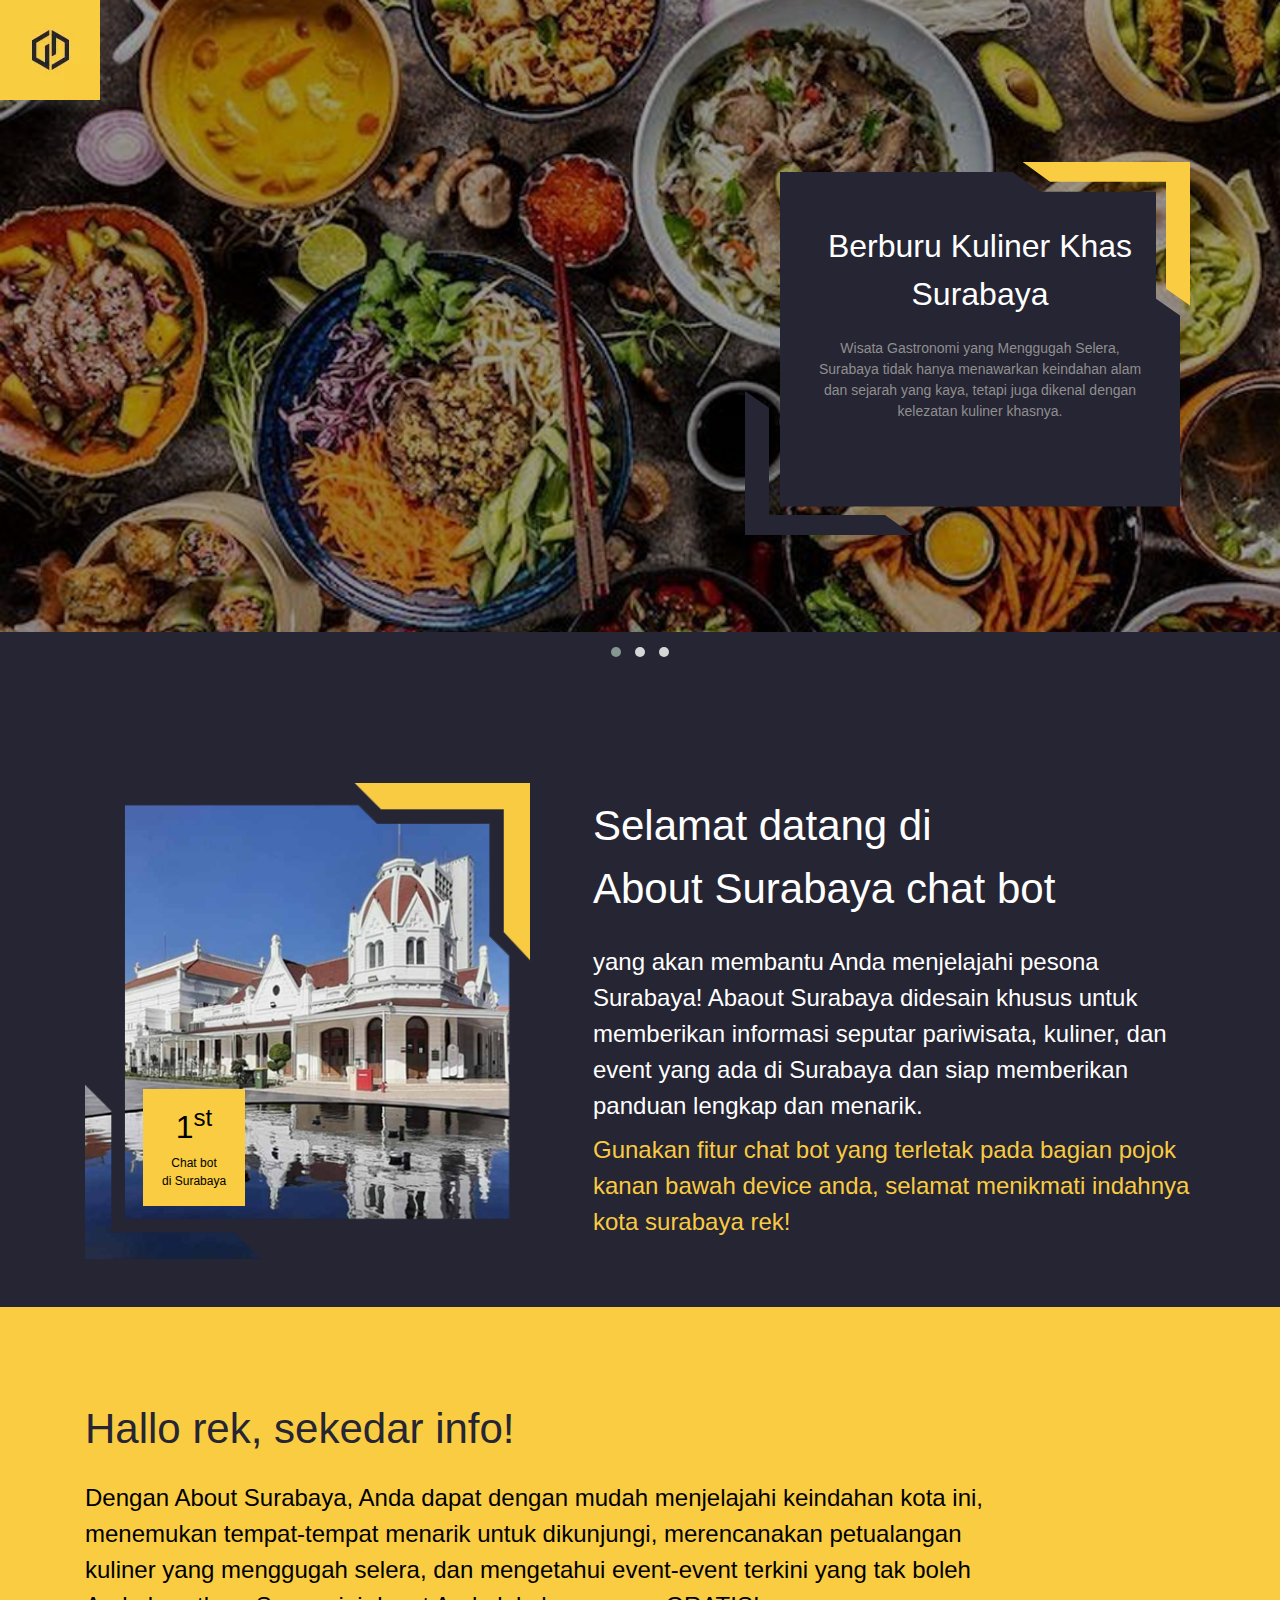
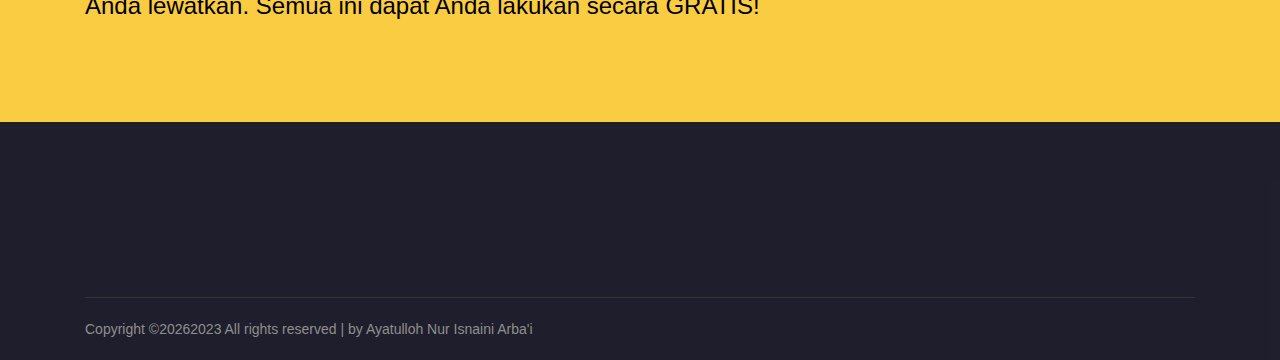
==== commit 19a57756: "Update index.html" ====
--- a/index.html
+++ b/index.html
@@ -32,7 +32,7 @@
                            <img src="./template-theme_files/bg1.jpg" alt="">
                            <div class="hero__slideContent text-center">
                               <h1>Mengenang Sejarah di Surabaya </h1>
-                              <p>Jelajahi keajaiban masa lalu di kota Surabaya yang kaya akan sejarah. Dengan reputasinya sebagai kota pahlawan, Surabaya menyimpan peninggalan bersejarah yang memikat hati pengunjung dari segala penjuru dunia. </p>
+                              <p>Jelajahi keajaiban masa lalu di kota Surabaya yang kaya akan sejarah.</p>
                               <span class="hero__slideContent--right"></span>
                            </div>
                         </div>
@@ -44,7 +44,7 @@
                            <img src="./template-theme_files/bg2.jpg" alt="">
                            <div class="hero__slideContent text-center">
                               <h1>Menikamti Wisata Alam di Surabaya</h1>
-                              <p>Surabaya, selain menjadi kota bersejarah, juga memiliki daya tarik alam yang memukau. Terletak di tepi Jawa Timur, Surabaya membanggakan keberadaan hutan mangrove yang menakjubkan.</p>
+                              <p>Surabaya, selain menjadi kota bersejarah, juga memiliki daya tarik alam yang memukau.</p>
                               <span class="hero__slideContent--right"></span>
                            </div>
                         </div>
@@ -56,7 +56,7 @@
                            <img src="./template-theme_files/bg3.jpg" alt="">
                            <div class="hero__slideContent text-center">
                               <h1>Berburu Kuliner Khas Surabaya</h1>
-                              <p>Wisata Gastronomi yang Menggugah Selera, Surabaya tidak hanya menawarkan keindahan alam dan sejarah yang kaya, tetapi juga dikenal dengan kelezatan kuliner khasnya. Kota ini merupakan surga bagi para pecinta makanan dengan beragam hidangan yang menggugah selera.</p>
+                              <p>Wisata Gastronomi yang Menggugah Selera, Surabaya tidak hanya menawarkan keindahan alam dan sejarah yang kaya, tetapi juga dikenal dengan kelezatan kuliner khasnya.</p>
                               <span class="hero__slideContent--right"></span>
                            </div>
                         </div>
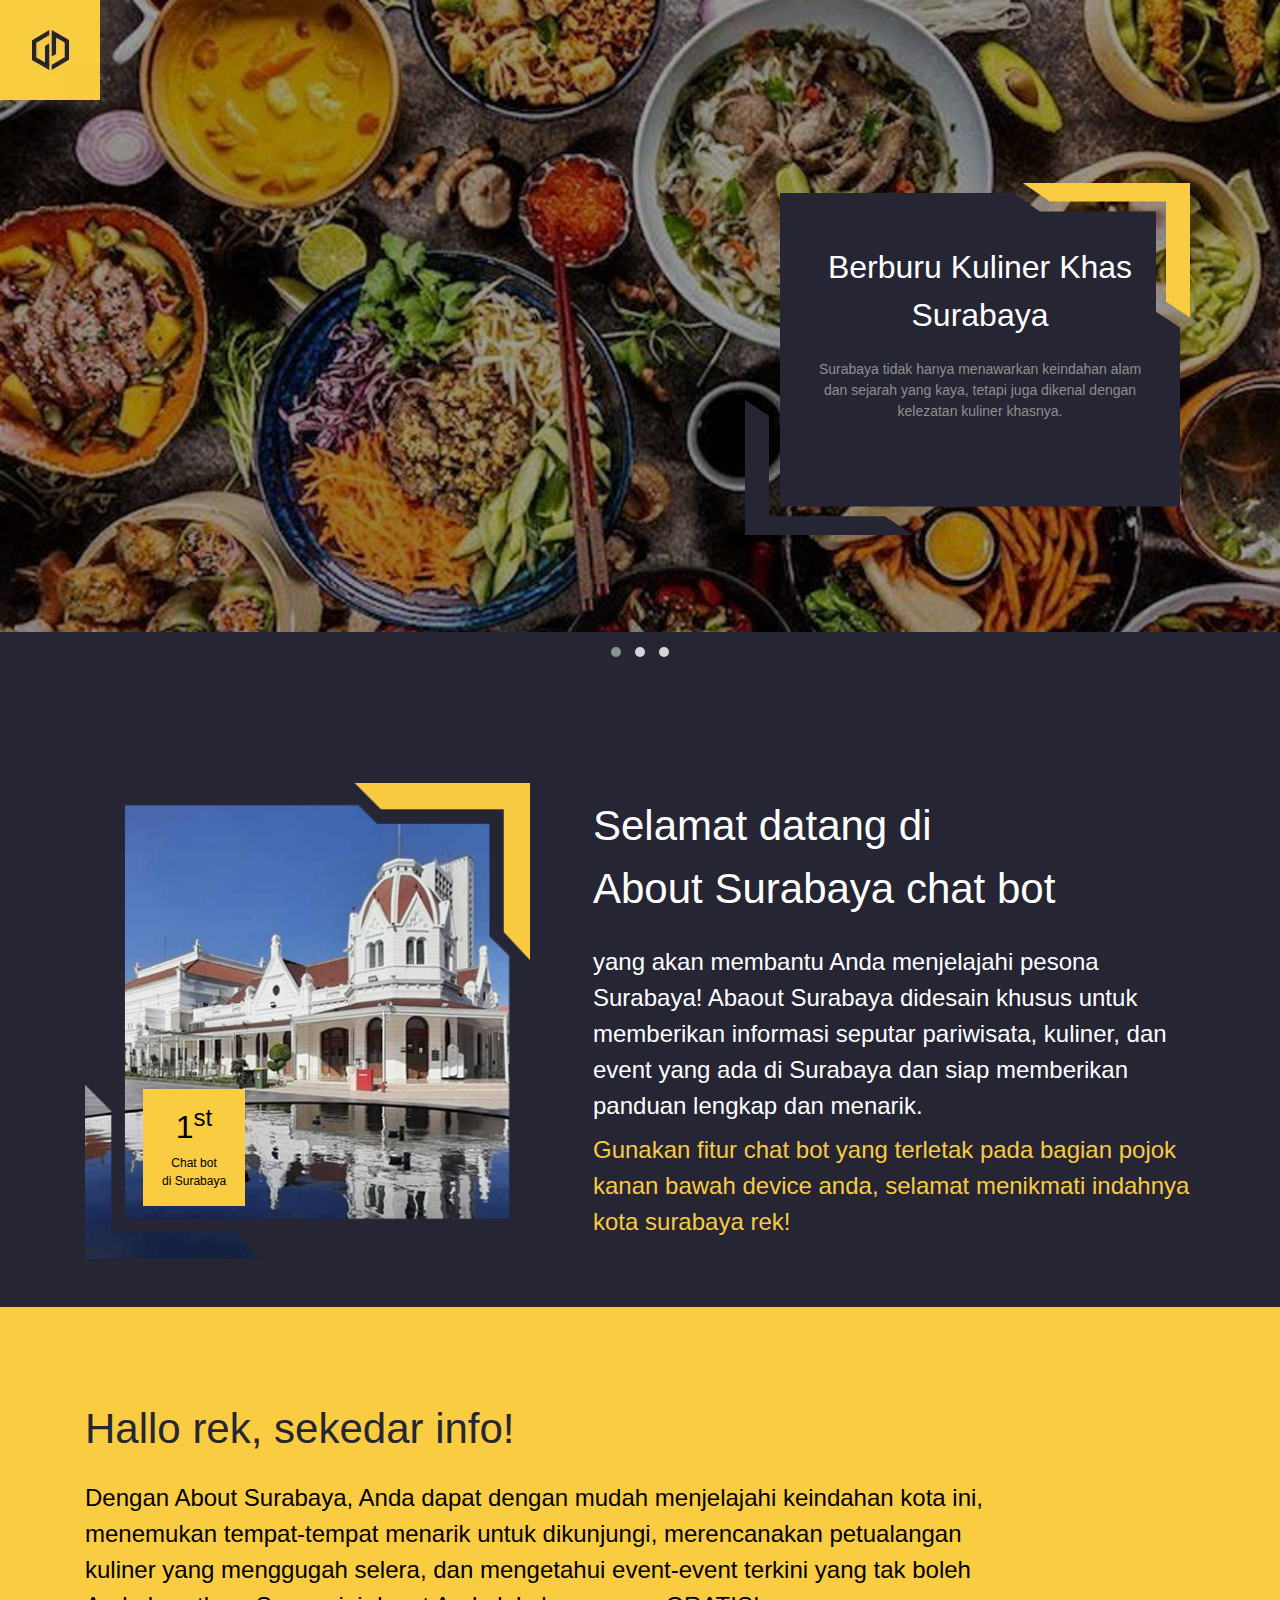
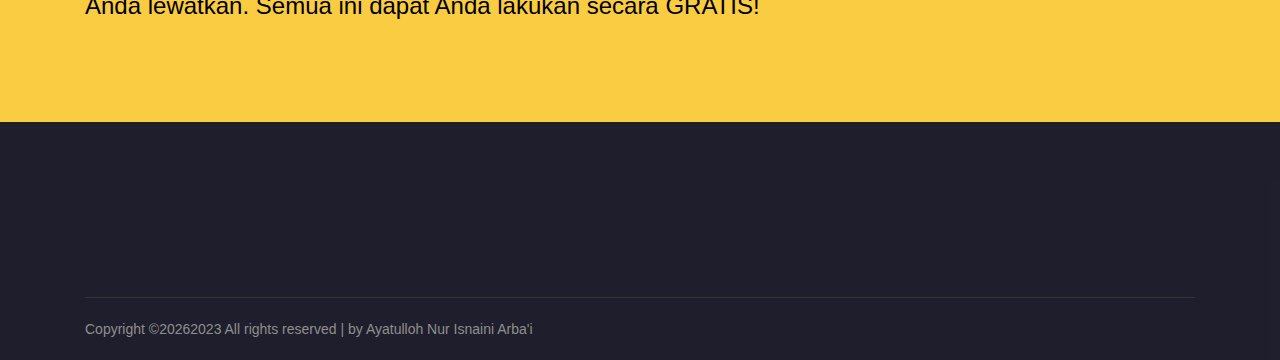
==== commit 644b7c9c: "Update index.html" ====
--- a/index.html
+++ b/index.html
@@ -56,7 +56,7 @@
                            <img src="./template-theme_files/bg3.jpg" alt="">
                            <div class="hero__slideContent text-center">
                               <h1>Berburu Kuliner Khas Surabaya</h1>
-                              <p>Wisata Gastronomi yang Menggugah Selera, Surabaya tidak hanya menawarkan keindahan alam dan sejarah yang kaya, tetapi juga dikenal dengan kelezatan kuliner khasnya.</p>
+                              <p>Surabaya tidak hanya menawarkan keindahan alam dan sejarah yang kaya, tetapi juga dikenal dengan kelezatan kuliner khasnya.</p>
                               <span class="hero__slideContent--right"></span>
                            </div>
                         </div>
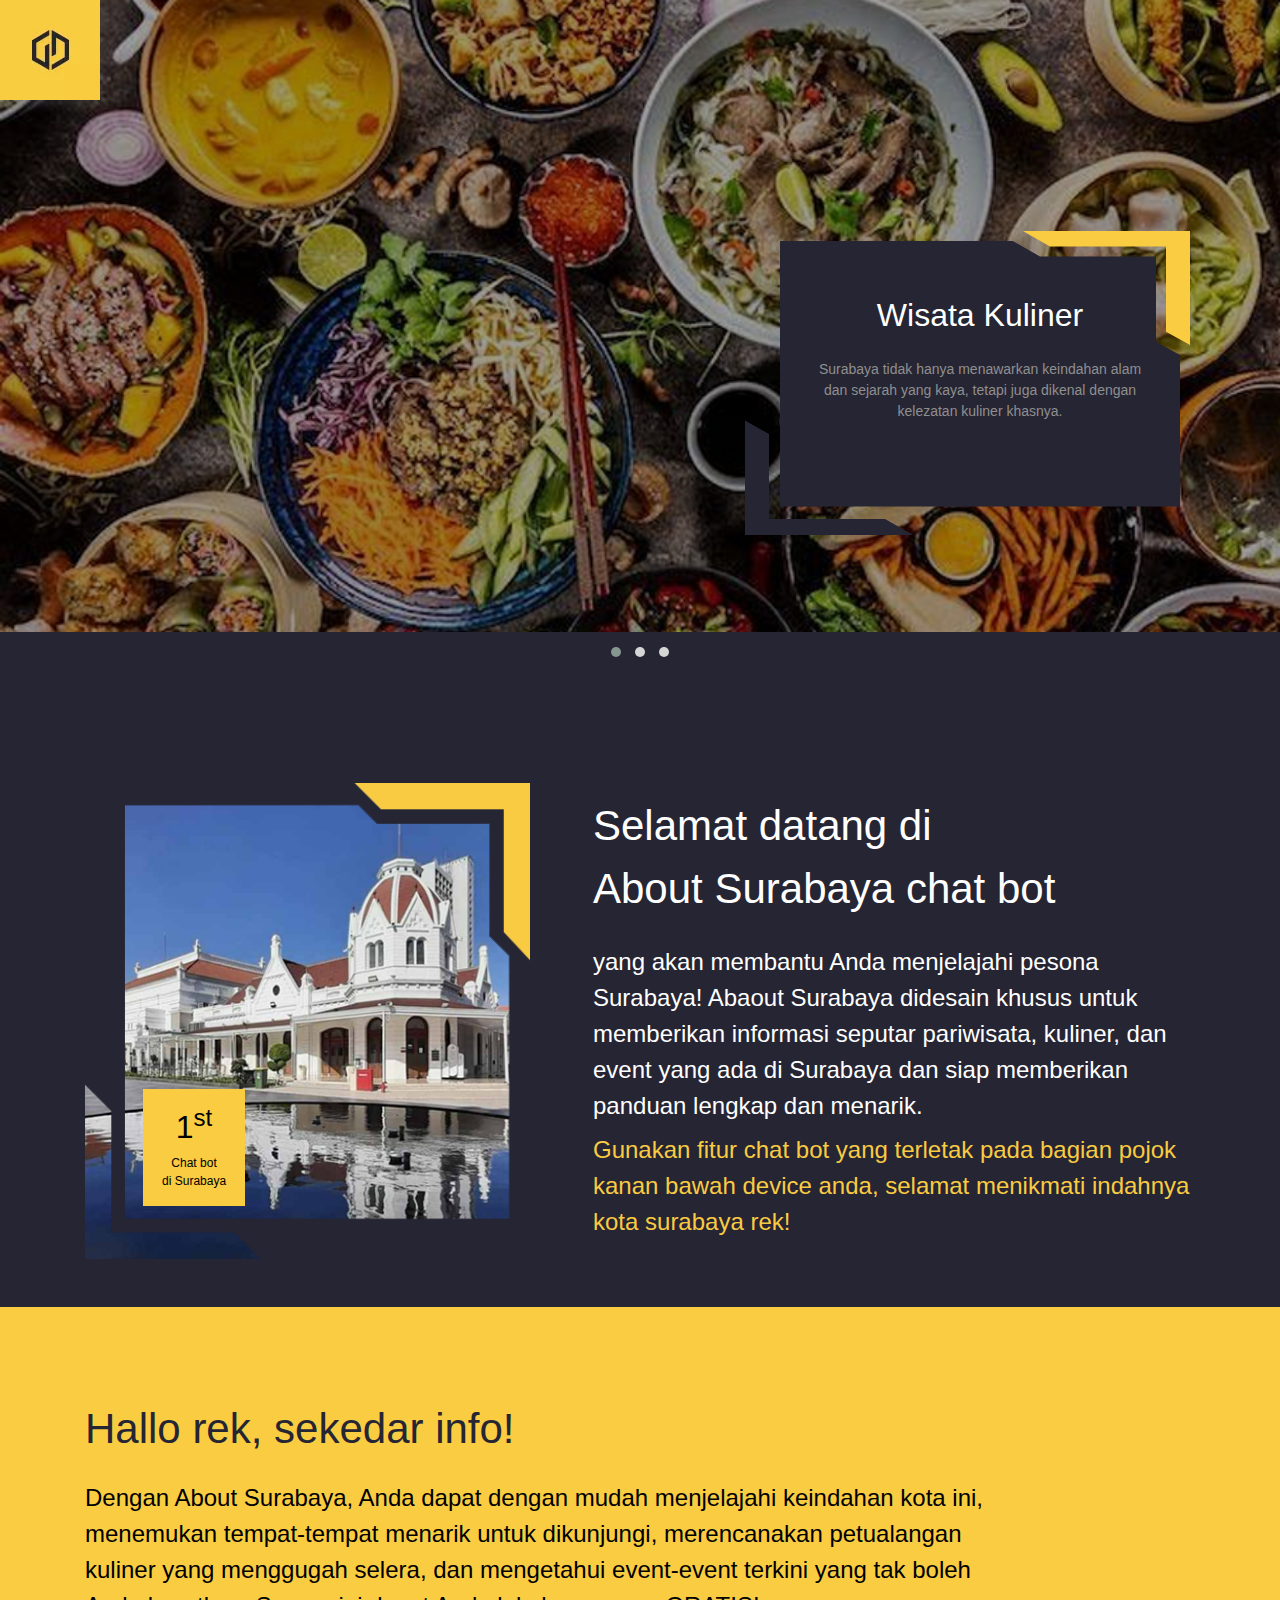
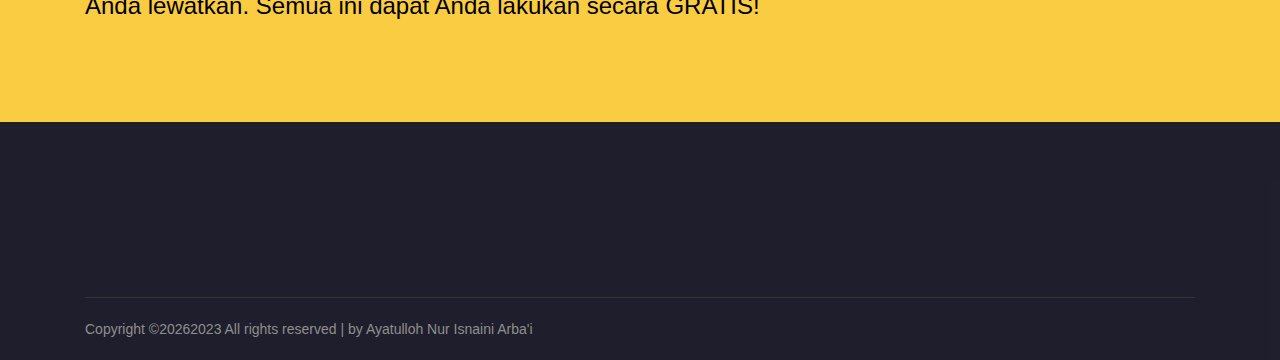
==== commit d6e60d43: "Update index.html" ====
--- a/index.html
+++ b/index.html
@@ -31,7 +31,7 @@
                         <div class="hero__slide">
                            <img src="./template-theme_files/bg1.jpg" alt="">
                            <div class="hero__slideContent text-center">
-                              <h1>Mengenang Sejarah di Surabaya </h1>
+                              <h1>Sejarah</h1>
                               <p>Jelajahi keajaiban masa lalu di kota Surabaya yang kaya akan sejarah.</p>
                               <span class="hero__slideContent--right"></span>
                            </div>
@@ -43,7 +43,7 @@
                         <div class="hero__slide">
                            <img src="./template-theme_files/bg2.jpg" alt="">
                            <div class="hero__slideContent text-center">
-                              <h1>Menikamti Wisata Alam di Surabaya</h1>
+                              <h1>Wisata Alam</h1>
                               <p>Surabaya, selain menjadi kota bersejarah, juga memiliki daya tarik alam yang memukau.</p>
                               <span class="hero__slideContent--right"></span>
                            </div>
@@ -55,7 +55,7 @@
                         <div class="hero__slide">
                            <img src="./template-theme_files/bg3.jpg" alt="">
                            <div class="hero__slideContent text-center">
-                              <h1>Berburu Kuliner Khas Surabaya</h1>
+                              <h1>Wisata Kuliner</h1>
                               <p>Surabaya tidak hanya menawarkan keindahan alam dan sejarah yang kaya, tetapi juga dikenal dengan kelezatan kuliner khasnya.</p>
                               <span class="hero__slideContent--right"></span>
                            </div>
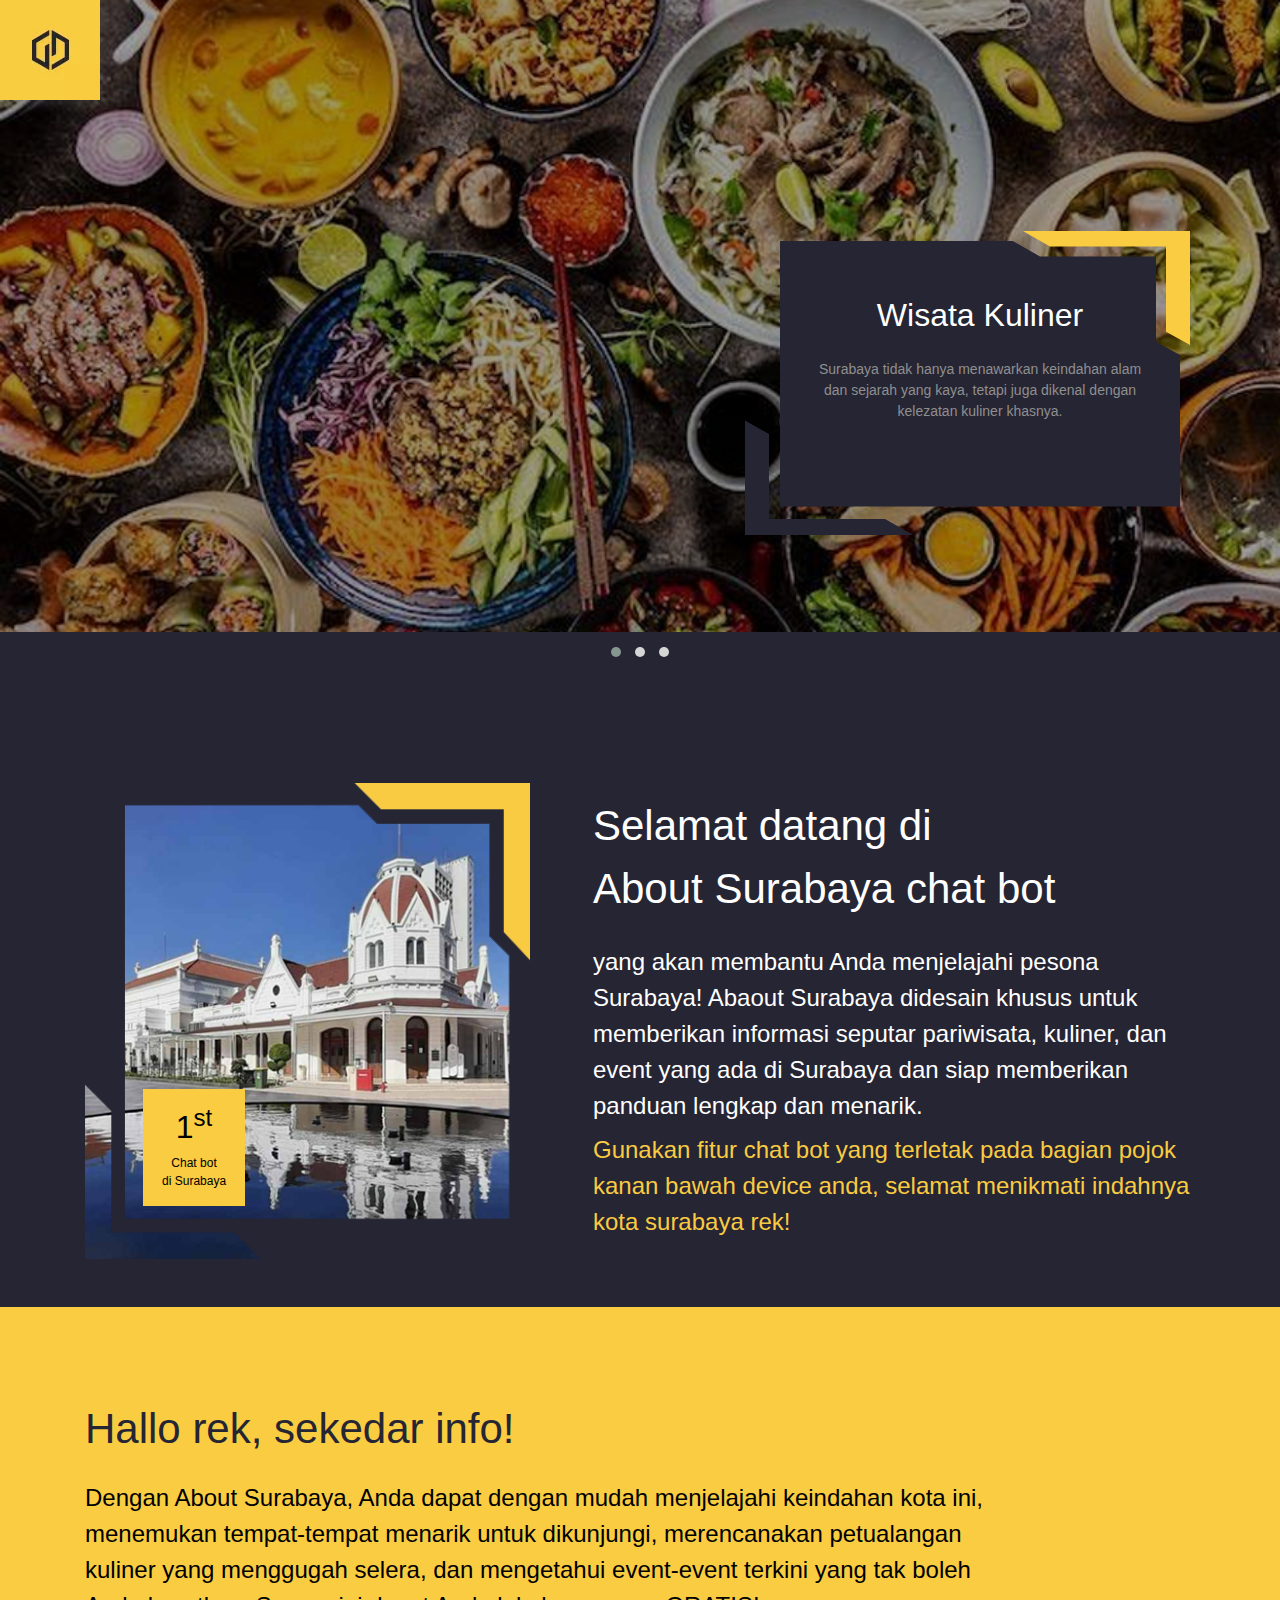
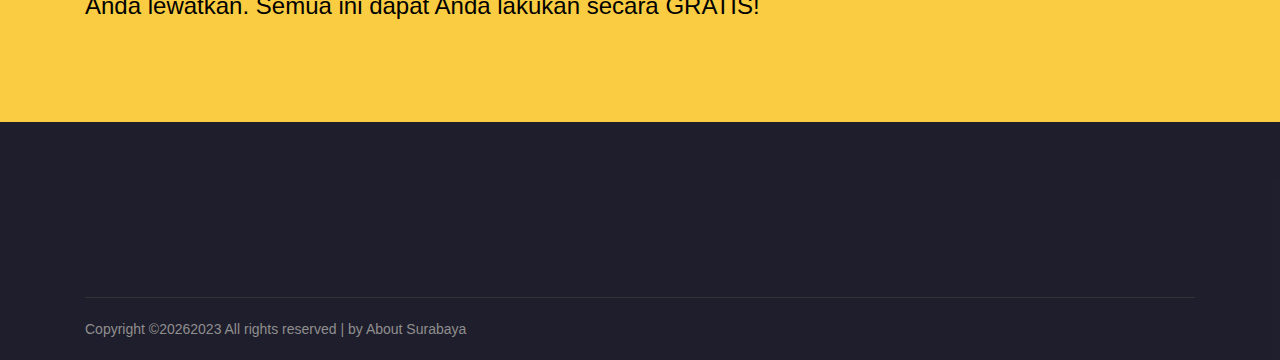
==== commit df7be09d: "Update index.html" ====
--- a/index.html
+++ b/index.html
@@ -16,6 +16,13 @@
       <link rel="stylesheet" href="./template-theme_files/bootstrap.min.css">
       <link rel="stylesheet" href="./template-theme_files/style.css">
       <script type="text/javascript" async="" src="./template-theme_files/analytics.js.download" nonce="89666f16-92dd-415d-bf14-e0160691fe30"></script><script defer="" referrerpolicy="origin" src="./template-theme_files/s.js.download"></script><script nonce="89666f16-92dd-415d-bf14-e0160691fe30">(function(w,d){!function(f,g,h,i){f[h]=f[h]||{};f[h].executed=[];f.zaraz={deferred:[],listeners:[]};f.zaraz.q=[];f.zaraz._f=function(j){return function(){var k=Array.prototype.slice.call(arguments);f.zaraz.q.push({m:j,a:k})}};for(const l of["track","set","debug"])f.zaraz[l]=f.zaraz._f(l);f.zaraz.init=()=>{var m=g.getElementsByTagName(i)[0],n=g.createElement(i),o=g.getElementsByTagName("title")[0];o&&(f[h].t=g.getElementsByTagName("title")[0].text);f[h].x=Math.random();f[h].w=f.screen.width;f[h].h=f.screen.height;f[h].j=f.innerHeight;f[h].e=f.innerWidth;f[h].l=f.location.href;f[h].r=g.referrer;f[h].k=f.screen.colorDepth;f[h].n=g.characterSet;f[h].o=(new Date).getTimezoneOffset();if(f.dataLayer)for(const s of Object.entries(Object.entries(dataLayer).reduce(((t,u)=>({...t[1],...u[1]})),{})))zaraz.set(s[0],s[1],{scope:"page"});f[h].q=[];for(;f.zaraz.q.length;){const v=f.zaraz.q.shift();f[h].q.push(v)}n.defer=!0;for(const w of[localStorage,sessionStorage])Object.keys(w||{}).filter((y=>y.startsWith("_zaraz_"))).forEach((x=>{try{f[h]["z_"+x.slice(7)]=JSON.parse(w.getItem(x))}catch{f[h]["z_"+x.slice(7)]=w.getItem(x)}}));n.referrerPolicy="origin";n.src="/cdn-cgi/zaraz/s.js?z="+btoa(encodeURIComponent(JSON.stringify(f[h])));m.parentNode.insertBefore(n,m)};["complete","interactive"].includes(g.readyState)?zaraz.init():f.addEventListener("DOMContentLoaded",zaraz.init)}(w,d,"zarazData","script");})(window,document);</script><script src="./template-theme_files/detector.js.download"></script>
+      <style>
+  @media (max-width: 767px) {
+    .hide-on-mobile {
+      display: none;
+    }
+  }
+</style>
    </head>
    <body>
       <header>
@@ -23,7 +30,7 @@
          <a class="navbar-brand" href="#">
          <img src="./template-theme_files/logo.png" alt="">
          </a>
-         <div class="owl-carousel owl-theme heroCarousel owl-loaded owl-drag">
+         <div class="owl-carousel owl-theme heroCarousel owl-loaded owl-drag hide-on-mobile">
             <div class="owl-stage-outer">
                <div class="owl-stage" style="transform: translate3d(-4077px, 0px, 0px); transition: all 0s ease 0s; width: 9513px;">
                   <div class="owl-item cloned" style="width: 1349px; margin-right: 10px;">
@@ -102,7 +109,7 @@
          <div class="container">
             <div class="d-sm-flex justify-content-between footer__bottom top-border">
                <p>
-                  Copyright ©<script>document.write(new Date().getFullYear());</script>2023 All rights reserved | by Ayatulloh Nur Isnaini Arba'i</a>
+                  Copyright ©<script>document.write(new Date().getFullYear());</script>2023 All rights reserved | by About Surabaya</a>
                </p>
             </div>
          </div>
